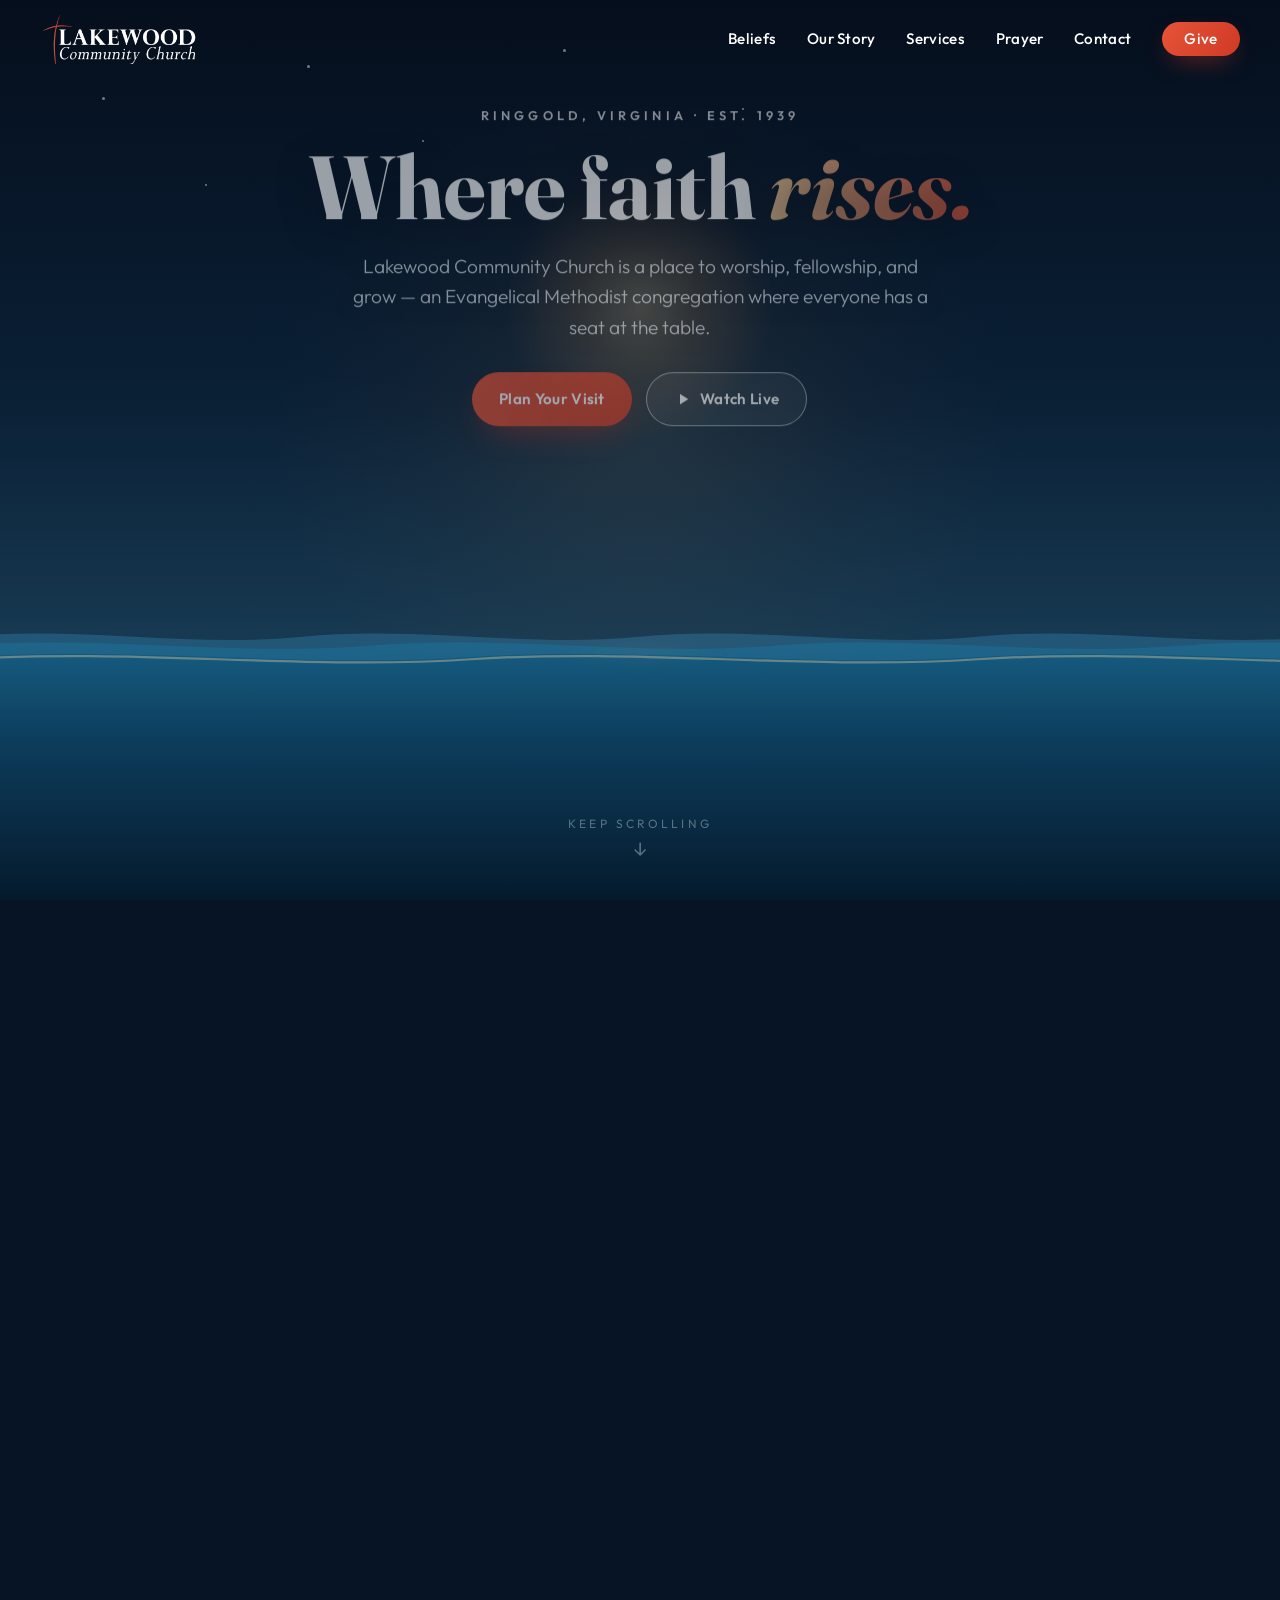
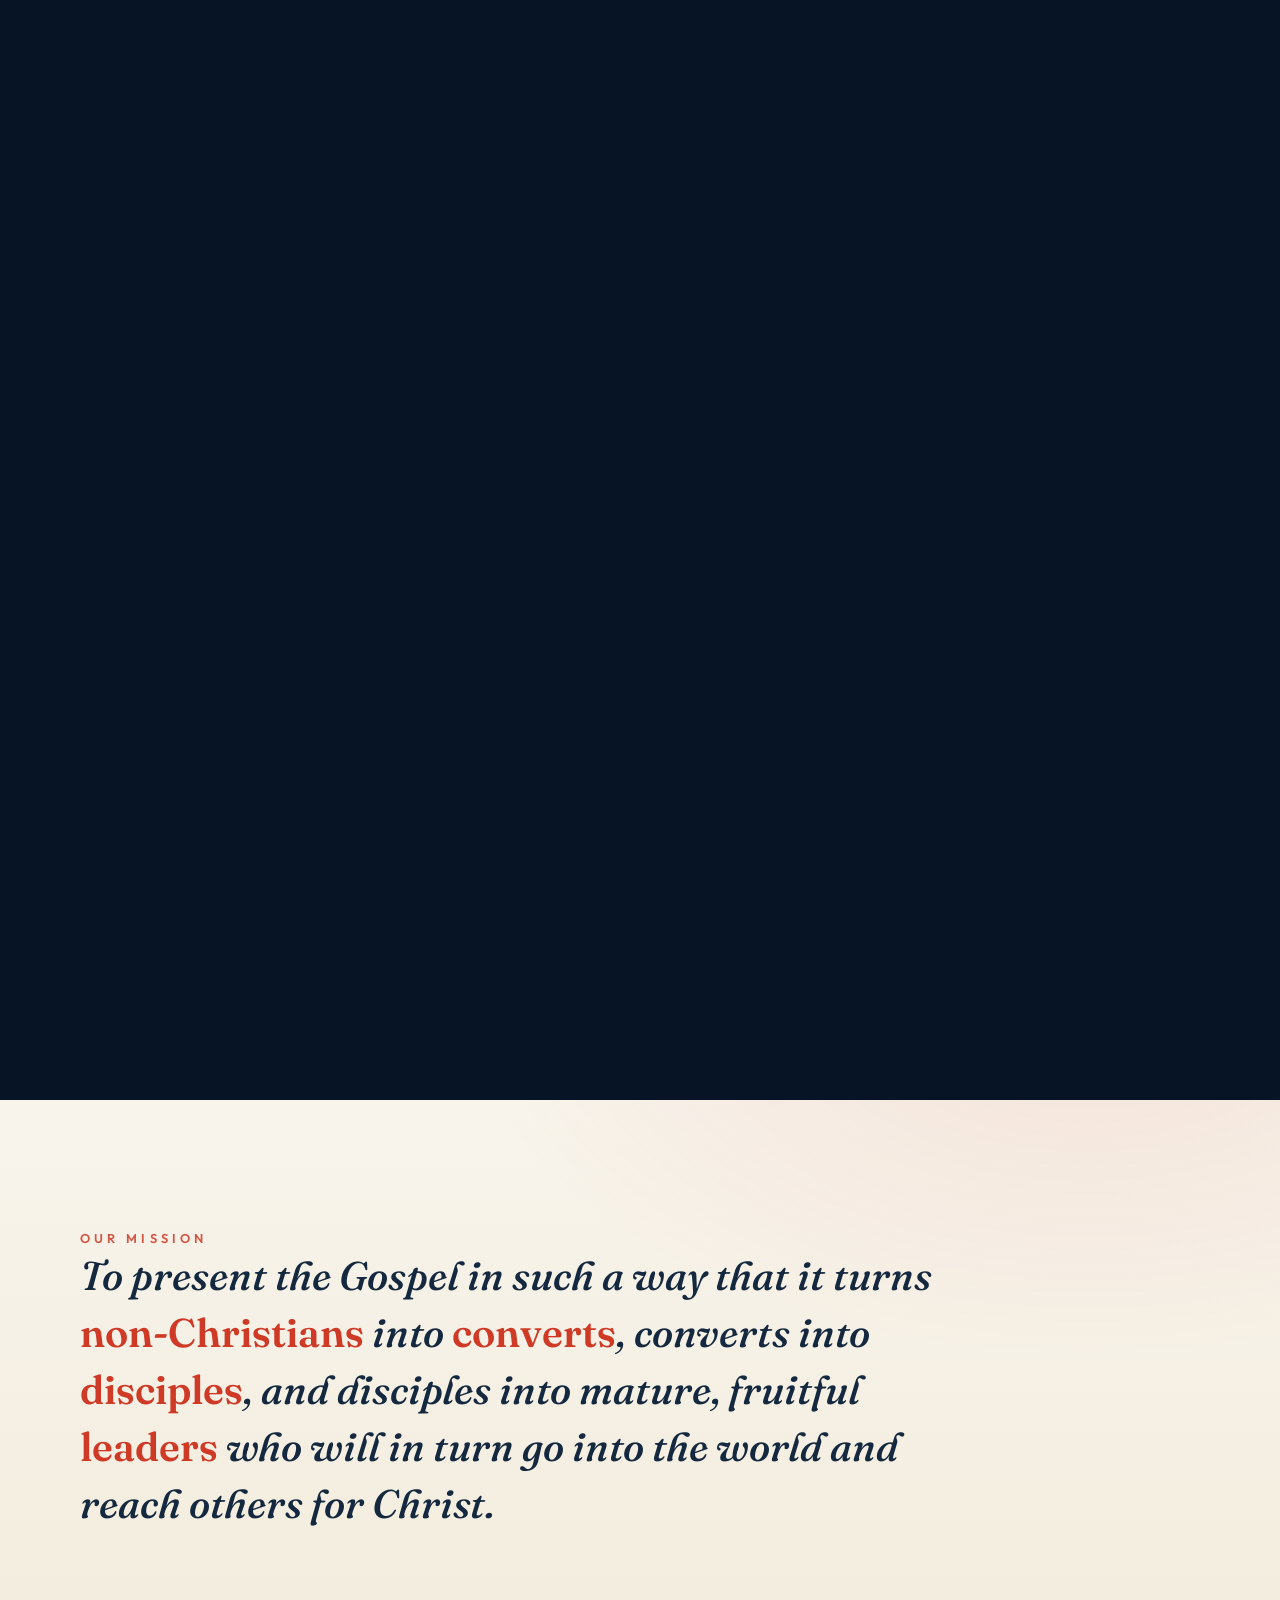
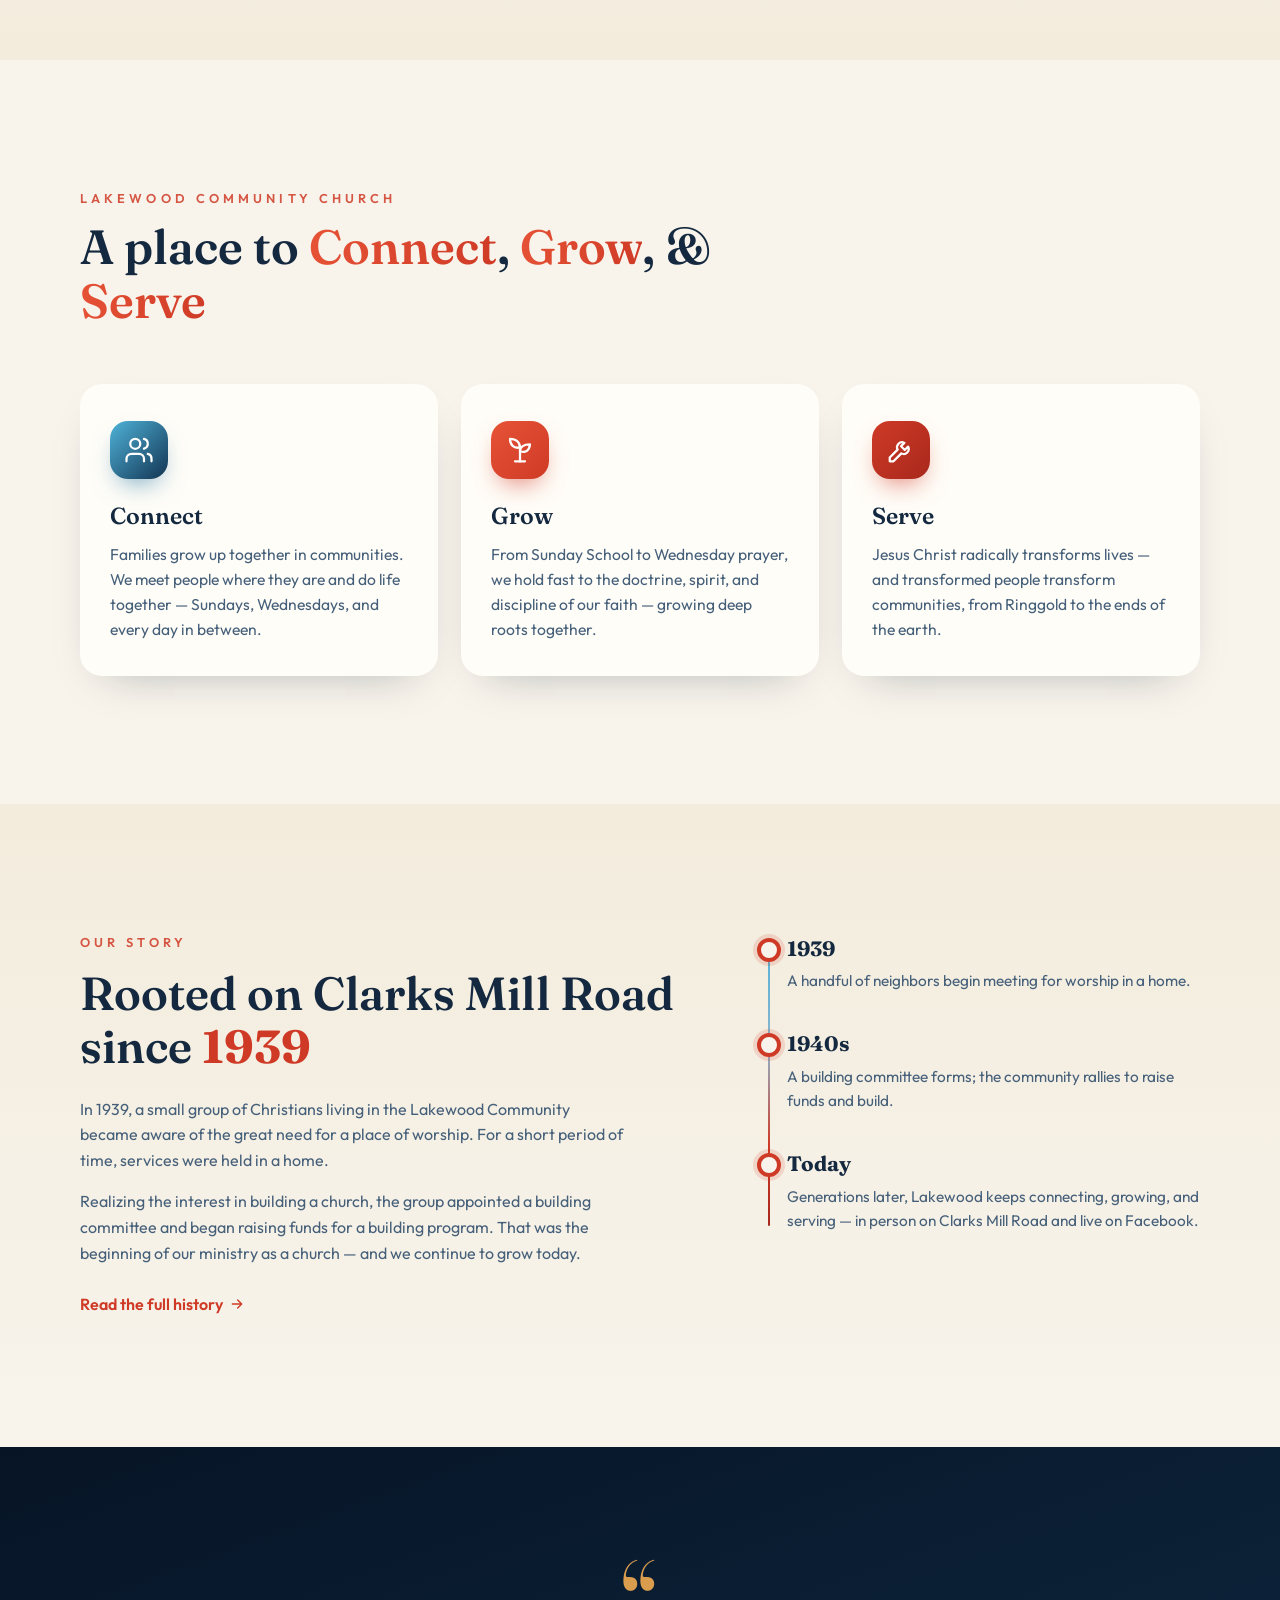
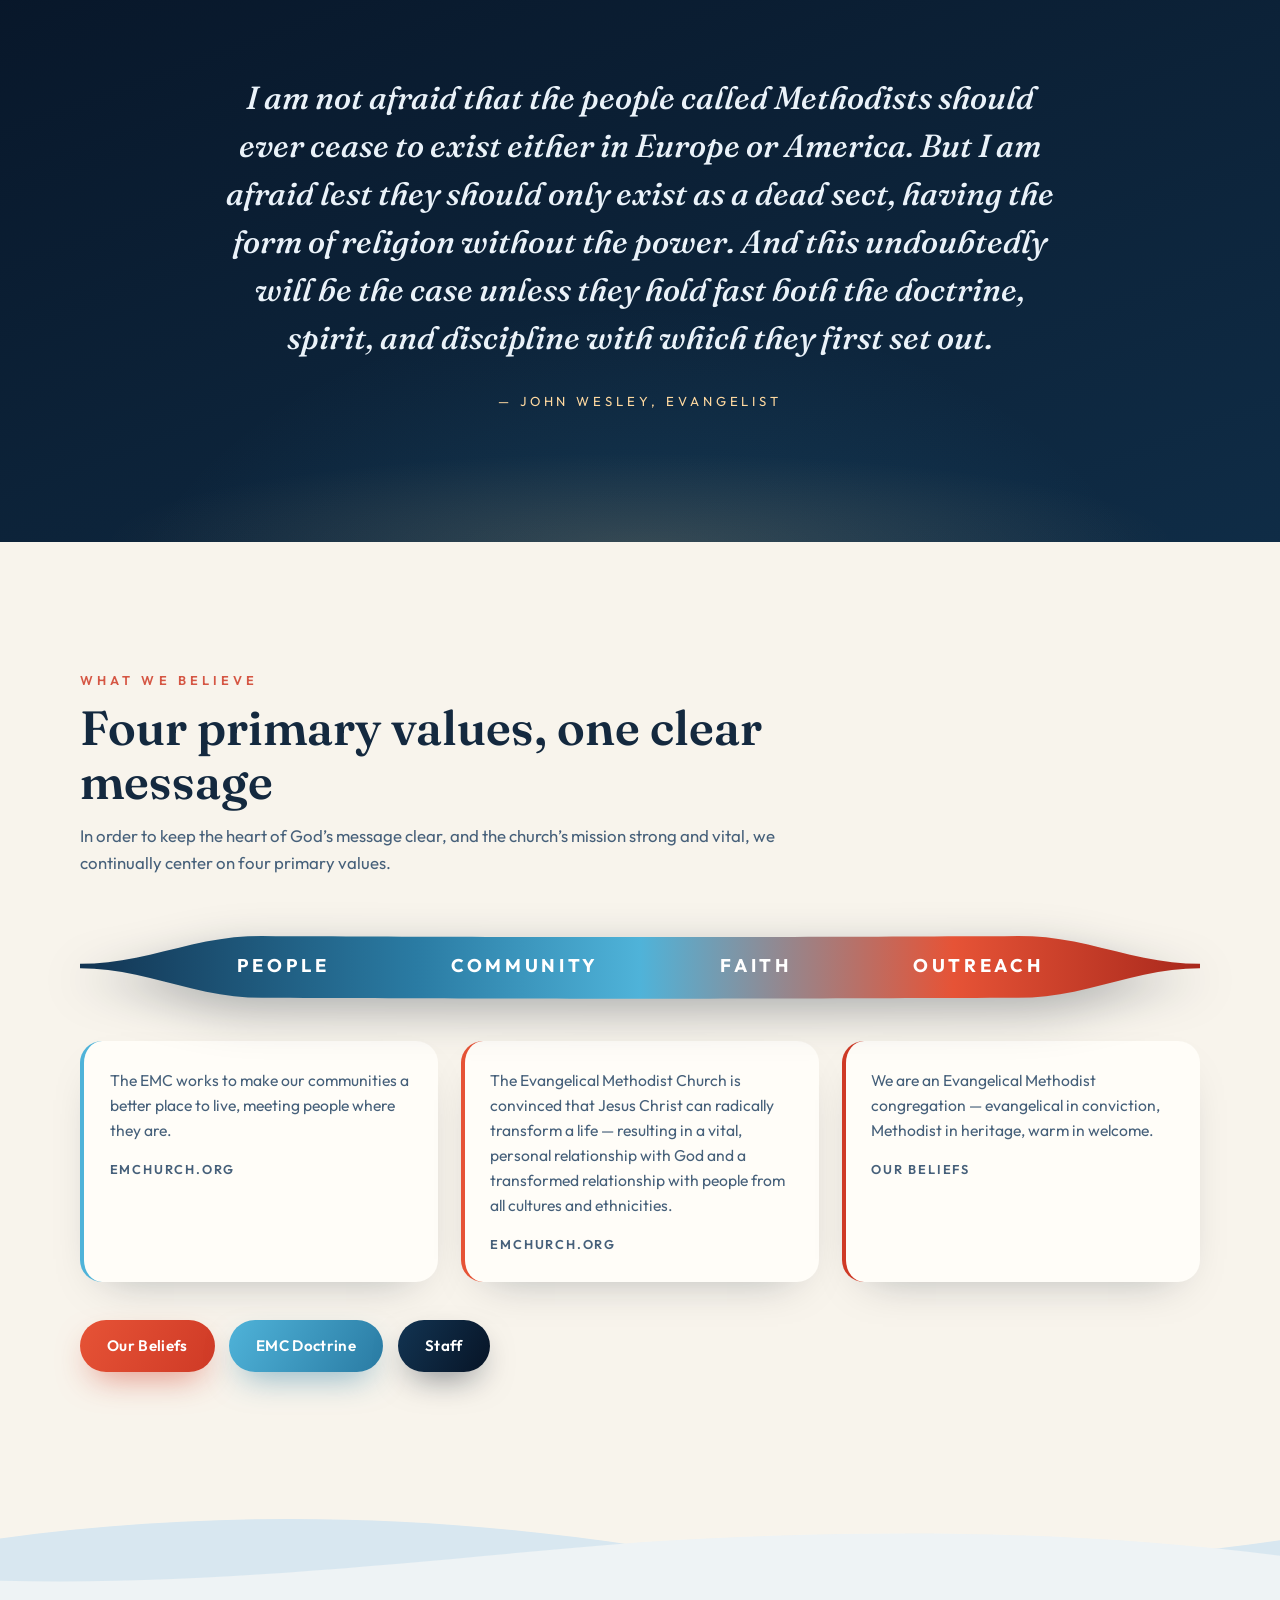
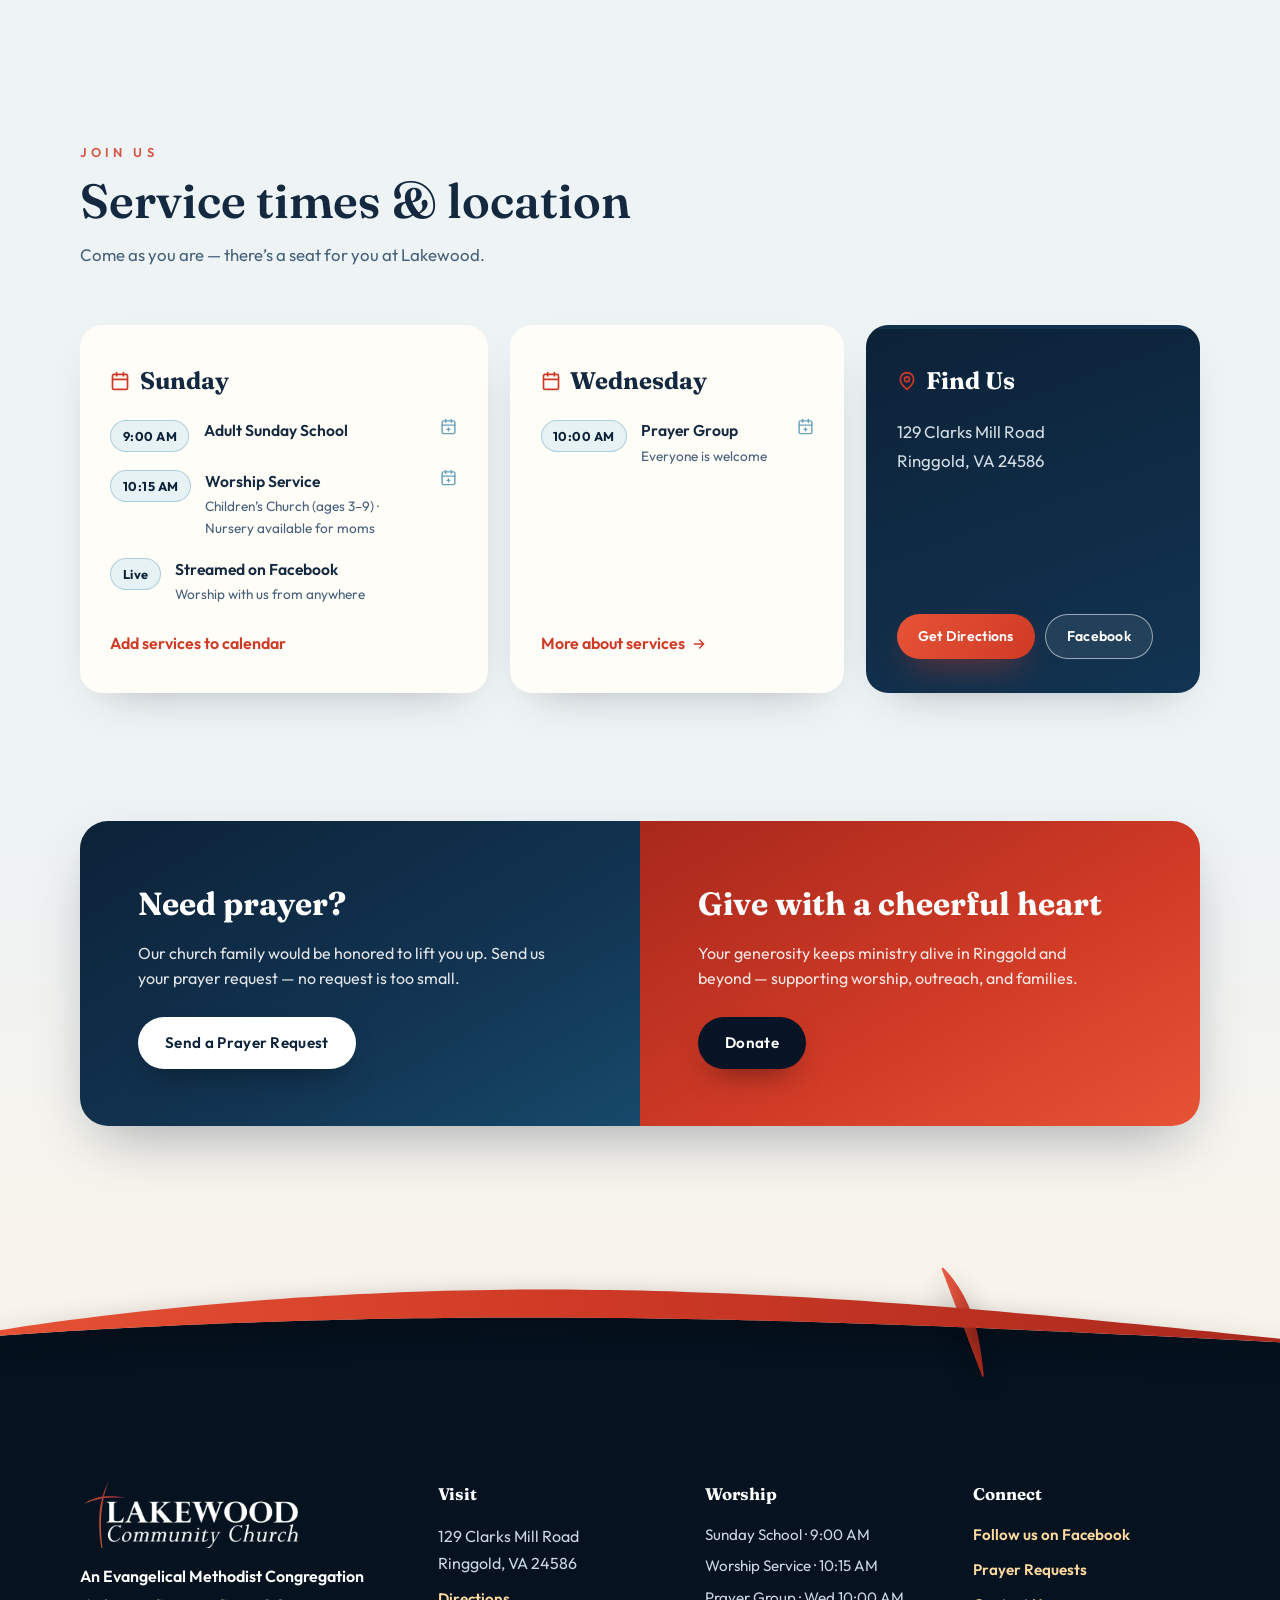
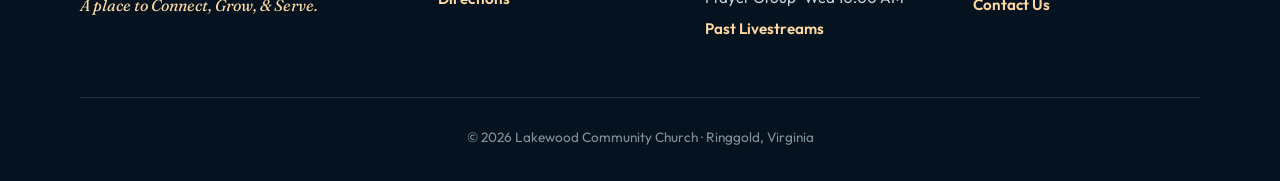
==== index.html @ dd8e61d6 "added countdown and add to calendar buttons" ====
<!DOCTYPE html>
<html lang="en">
<head>
<meta charset="UTF-8">
<meta name="viewport" content="width=device-width, initial-scale=1">
<title>Lakewood Community Church — An Evangelical Methodist Congregation | Ringgold, VA</title>
<meta name="description" content="Lakewood Community Church in Ringgold, VA — a place to CONNECT, GROW, & SERVE. Join us Sundays for Sunday School and Worship, Wednesdays for prayer. An Evangelical Methodist Congregation since 1939.">
<meta property="og:title" content="Lakewood Community Church — Where Faith Rises">
<meta property="og:description" content="A place to CONNECT, GROW, & SERVE. Worship Sundays at 10:15 AM, 129 Clarks Mill Road, Ringgold, VA.">
<meta property="og:type" content="website">
<link rel="icon" type="image/png" href="assets/lakewood-logo.png">
<link rel="preconnect" href="https://fonts.googleapis.com">
<link rel="preconnect" href="https://fonts.gstatic.com" crossorigin>
<link href="https://fonts.googleapis.com/css2?family=Fraunces:ital,opsz,wght@0,9..144,400;0,9..144,600;0,9..144,700;1,9..144,500;1,9..144,600&family=Outfit:wght@300;400;500;600;700&display=swap" rel="stylesheet">
<link rel="stylesheet" href="css/style.css">
</head>
<body>

<header class="nav" id="nav">
  <a class="nav-brand" href="#home" aria-label="Lakewood Community Church — home">
    <img class="logo-light" src="assets/lakewood-logo-white.png" alt="Lakewood Community Church" width="164" height="50">
    <img class="logo-dark" src="assets/lakewood-logo.png" alt="Lakewood Community Church" width="164" height="50">
  </a>
  <nav class="nav-links" id="navLinks" aria-label="Primary">
    <a href="beliefs.html">Beliefs</a>
    <a href="history.html">Our Story</a>
    <a href="services.html">Services</a>
    <a href="prayer.html">Prayer</a>
    <a href="contact.html">Contact</a>
    <a class="btn btn-donate" href="donate.html">Give</a>
  </nav>
  <button class="nav-toggle" id="navToggle" aria-expanded="false" aria-controls="navLinks" aria-label="Open menu">
    <span></span><span></span><span></span>
  </button>
</header>

<section class="scene" id="home">
  <div class="stage">

    <div class="sky"></div>
    <div class="dawn"></div>
    <div class="stars" aria-hidden="true">
      <i></i><i></i><i></i><i></i><i></i><i></i><i></i><i></i><i></i><i></i><i></i><i></i>
    </div>
    <div class="sun" aria-hidden="true"></div>
    <div class="rays" aria-hidden="true"><span></span><span></span><span></span><span></span><span></span></div>

    <svg class="layer water-back" viewBox="0 0 1200 800" preserveAspectRatio="xMidYMax slice" aria-hidden="true">
      <defs>
        <linearGradient id="wBack" x1="0" y1="0" x2="0" y2="1">
          <stop offset="0" stop-color="#2a6f96" stop-opacity=".55"/>
          <stop offset="1" stop-color="#0d3350" stop-opacity=".8"/>
        </linearGradient>
      </defs>
      <path class="wave wave-a-slow" fill="url(#wBack)"
        d="M0,566 C100,556 200,576 300,566 C400,556 500,576 600,566 C700,556 800,576 900,566 C1000,556 1100,576 1200,566 C1300,556 1400,576 1500,566 C1600,556 1700,576 1800,566 C1900,556 2000,576 2100,566 C2200,556 2300,576 2400,566 L2400,800 L0,800 Z"/>
    </svg>

    <svg class="layer cross-svg" viewBox="0 0 1200 800" preserveAspectRatio="xMidYMax slice" aria-hidden="true">
      <defs>
        <linearGradient id="woodV" x1="0" y1="0" x2="1" y2="0">
          <stop offset="0" stop-color="#4a2e17"/>
          <stop offset=".22" stop-color="#7c4f28"/>
          <stop offset=".5" stop-color="#a06a38"/>
          <stop offset=".78" stop-color="#7c4f28"/>
          <stop offset="1" stop-color="#3f2712"/>
        </linearGradient>
        <linearGradient id="woodH" x1="0" y1="0" x2="0" y2="1">
          <stop offset="0" stop-color="#54341a"/>
          <stop offset=".3" stop-color="#8a5a2e"/>
          <stop offset=".55" stop-color="#a97440"/>
          <stop offset="1" stop-color="#462b14"/>
        </linearGradient>
        <radialGradient id="halo" cx=".5" cy=".5" r=".5">
          <stop offset="0" stop-color="#ffcf7d" stop-opacity=".5"/>
          <stop offset=".6" stop-color="#ff9d4d" stop-opacity=".14"/>
          <stop offset="1" stop-color="#ff9d4d" stop-opacity="0"/>
        </radialGradient>
        <linearGradient id="reflFade" x1="0" y1="0" x2="0" y2="1">
          <stop offset="0" stop-color="#fff" stop-opacity=".55"/>
          <stop offset=".7" stop-color="#fff" stop-opacity=".08"/>
          <stop offset="1" stop-color="#fff" stop-opacity="0"/>
        </linearGradient>
        <mask id="reflMask">
          <rect x="0" y="580" width="1200" height="220" fill="url(#reflFade)"/>
        </mask>
        <filter id="reflBlur" x="-20%" y="-20%" width="140%" height="140%">
          <feGaussianBlur stdDeviation="5"/>
        </filter>
        <g id="crossShape">
          <rect x="584" y="196" width="32" height="392" rx="7" fill="url(#woodV)"/>
          <rect x="497" y="292" width="206" height="30" rx="7" fill="url(#woodH)"/>
          <path d="M590 208 C588 290 592 380 589 470 C588 510 590 550 589 578" stroke="#3a2310" stroke-width="2" fill="none" opacity=".35"/>
          <path d="M606 214 C608 300 604 400 607 500 C608 530 606 560 607 580" stroke="#3a2310" stroke-width="1.6" fill="none" opacity=".28"/>
          <path d="M505 300 C560 297 640 303 695 299" stroke="#3a2310" stroke-width="1.8" fill="none" opacity=".3"/>
          <path d="M503 312 C570 315 640 310 697 313" stroke="#3a2310" stroke-width="1.4" fill="none" opacity=".24"/>
          <path d="M586 202 L586 584" stroke="#e2aa6b" stroke-width="1.6" opacity=".5"/>
          <path d="M499 295 L699 295" stroke="#e2aa6b" stroke-width="1.3" opacity=".45"/>
        </g>
      </defs>
      <ellipse class="halo" cx="600" cy="380" rx="330" ry="300" fill="url(#halo)"/>
      <g class="cross-rig">
        <g class="cross-bob">
          <g class="cross-reflection" mask="url(#reflMask)" filter="url(#reflBlur)">
            <use href="#crossShape" transform="translate(0,1172) scale(1,-1)"/>
          </g>
          <use class="cross-body" href="#crossShape"/>
        </g>
      </g>
    </svg>

    <div class="splash" aria-hidden="true">
      <span class="ripple"></span>
      <span class="ripple r2"></span>
      <span class="ripple r3"></span>
      <i class="droplet d1"></i><i class="droplet d2"></i><i class="droplet d3"></i><i class="droplet d4"></i><i class="droplet d5"></i><i class="droplet d6"></i>
    </div>

    <svg class="layer water-front" viewBox="0 0 1200 800" preserveAspectRatio="xMidYMax slice" aria-hidden="true">
      <defs>
        <linearGradient id="wFront" x1="0" y1="0" x2="0" y2="1">
          <stop offset="0" stop-color="#155a7e"/>
          <stop offset=".35" stop-color="#0d3d5c"/>
          <stop offset="1" stop-color="#051a2c"/>
        </linearGradient>
        <linearGradient id="wFrontB" x1="0" y1="0" x2="0" y2="1">
          <stop offset="0" stop-color="#1e6d94" stop-opacity=".85"/>
          <stop offset="1" stop-color="#0a2e48" stop-opacity=".95"/>
        </linearGradient>
      </defs>
      <path class="wave wave-b" fill="url(#wFrontB)" opacity=".8"
        d="M0,574 C120,564 240,584 360,574 C480,564 600,584 720,574 C840,564 960,584 1080,574 C1200,564 1320,584 1440,574 C1560,564 1680,584 1800,574 C1920,564 2040,584 2160,574 C2280,564 2400,584 2520,574 L2520,800 L0,800 Z"/>
      <path class="wave wave-c" fill="url(#wFront)"
        d="M0,584 C150,574 300,594 450,584 C600,574 750,594 900,584 C1050,574 1200,594 1350,584 C1500,574 1650,594 1800,584 C1950,574 2100,594 2250,584 C2400,574 2550,594 2700,584 L2700,800 L0,800 Z"/>
      <path class="glint" d="M0,586 C150,576 300,596 450,586 C600,576 750,596 900,586 C1050,576 1200,596 1350,586 C1500,576 1650,596 1800,586 C1950,576 2100,596 2250,586 C2400,576 2550,596 2700,586" fill="none" stroke="#ffd9a0" stroke-width="2" opacity=".35"/>
    </svg>

    <div class="hero-copy">
      <p class="eyebrow">Ringgold, Virginia &middot; Est. 1939</p>
      <h1>Where faith <em>rises.</em></h1>
      <p class="lede">Lakewood Community Church is a place to worship, fellowship, and grow — an Evangelical Methodist congregation where everyone has a seat at the table.</p>
      <div class="hero-cta">
        <a class="btn btn-primary" href="#visit">Plan Your Visit</a>
        <a class="btn btn-ghost" href="https://www.facebook.com/LakewoodCC1" target="_blank" rel="noopener">
          <svg viewBox="0 0 24 24" width="18" height="18" fill="currentColor" aria-hidden="true"><path d="M8 5v14l11-7z"/></svg>
          Watch Live
        </a>
      </div>
    </div>

    <a class="countdown" href="#visit">
      <span class="cd-label">Next gathering</span>
      <span class="cd-what" id="cdWhat">Worship Service</span>
      <span class="cd-time" id="cdTime">&hellip;</span>
    </a>

    <div class="scroll-hint" aria-hidden="true">
      <span>Keep scrolling</span>
      <svg viewBox="0 0 24 24" width="20" height="20" fill="none" stroke="currentColor" stroke-width="2" stroke-linecap="round"><path d="M12 4v14m0 0l-6-6m6 6l6-6"/></svg>
    </div>

  </div>
</section>

<main>

  <section class="section mission" id="mission">
    <div class="wrap reveal">
      <p class="eyebrow accent">Our Mission</p>
      <h2 class="mission-line">To present the Gospel in such a way that it turns <span class="accent-word">non&#8209;Christians</span> into <span class="accent-word">converts</span>, converts into <span class="accent-word">disciples</span>, and disciples into mature, fruitful <span class="accent-word">leaders</span> who will in turn go into the world and reach others for Christ.</h2>
    </div>
  </section>

  <section class="section pillars" id="connect">
    <div class="wrap">
      <div class="section-head reveal">
        <p class="eyebrow accent">Lakewood Community Church</p>
        <h2>A place to <span class="grad-text">Connect</span>, <span class="grad-text">Grow</span>, &amp; <span class="grad-text">Serve</span></h2>
      </div>
      <div class="cards three">
        <article class="card reveal">
          <div class="card-icon ci-connect">
            <svg viewBox="0 0 24 24" fill="none" stroke="currentColor" stroke-width="1.8" stroke-linecap="round" stroke-linejoin="round"><path d="M16 21v-2a4 4 0 0 0-4-4H6a4 4 0 0 0-4 4v2"/><circle cx="9" cy="7" r="4"/><path d="M22 21v-2a4 4 0 0 0-3-3.87"/><path d="M16 3.13a4 4 0 0 1 0 7.75"/></svg>
          </div>
          <h3>Connect</h3>
          <p>Families grow up together in communities. We meet people where they are and do life together — Sundays, Wednesdays, and every day in between.</p>
        </article>
        <article class="card reveal delay-1">
          <div class="card-icon ci-grow">
            <svg viewBox="0 0 24 24" fill="none" stroke="currentColor" stroke-width="1.8" stroke-linecap="round" stroke-linejoin="round"><path d="M12 21V10"/><path d="M12 10C12 6 9 3 4 3c0 5 3 8 8 7z"/><path d="M12 13c0-3 2.5-5.5 8-5.5-.5 5-3.5 7-8 5.5z"/><path d="M8 21h8"/></svg>
          </div>
          <h3>Grow</h3>
          <p>From Sunday School to Wednesday prayer, we hold fast to the doctrine, spirit, and discipline of our faith — growing deep roots together.</p>
        </article>
        <article class="card reveal delay-2">
          <div class="card-icon ci-serve">
            <svg viewBox="0 0 24 24" fill="none" stroke="currentColor" stroke-width="1.8" stroke-linecap="round" stroke-linejoin="round"><path d="M14.7 6.3a4 4 0 00-5.4 5.4L3 18v3h3l6.3-6.3a4 4 0 005.4-5.4L15 12l-3-3 2.7-2.7z"/></svg>
          </div>
          <h3>Serve</h3>
          <p>Jesus Christ radically transforms lives — and transformed people transform communities, from Ringgold to the ends of the earth.</p>
        </article>
      </div>
    </div>
  </section>

  <section class="section story" id="story">
    <div class="wrap story-grid">
      <div class="story-copy reveal">
        <p class="eyebrow accent">Our Story</p>
        <h2>Rooted on Clarks Mill Road since <span class="year-big">1939</span></h2>
        <p>In 1939, a small group of Christians living in the Lakewood Community became aware of the great need for a place of worship. For a short period of time, services were held in a home.</p>
        <p>Realizing the interest in building a church, the group appointed a building committee and began raising funds for a building program. That was the beginning of our ministry as a church — and we continue to grow today.</p>
        <a class="text-link" href="history.html">Read the full history
          <svg viewBox="0 0 24 24" width="16" height="16" fill="none" stroke="currentColor" stroke-width="2" stroke-linecap="round"><path d="M5 12h14m0 0l-6-6m6 6l-6 6"/></svg>
        </a>
      </div>
      <div class="timeline reveal delay-1" aria-hidden="false">
        <div class="t-item">
          <span class="t-year">1939</span>
          <p>A handful of neighbors begin meeting for worship in a home.</p>
        </div>
        <div class="t-item">
          <span class="t-year">1940s</span>
          <p>A building committee forms; the community rallies to raise funds and build.</p>
        </div>
        <div class="t-item">
          <span class="t-year">Today</span>
          <p>Generations later, Lakewood keeps connecting, growing, and serving — in person on Clarks Mill Road and live on Facebook.</p>
        </div>
      </div>
    </div>
  </section>

  <section class="section wesley" id="roots">
    <div class="wrap reveal">
      <div class="quote-mark" aria-hidden="true">&ldquo;</div>
      <blockquote>
        <p>I am not afraid that the people called Methodists should ever cease to exist either in Europe or America. But I am afraid lest they should only exist as a dead sect, having the form of religion without the power. And this undoubtedly will be the case unless they hold fast both the doctrine, spirit, and discipline with which they first set out.</p>
        <cite>— John Wesley, Evangelist</cite>
      </blockquote>
    </div>
  </section>

  <section class="section beliefs" id="beliefs">
    <div class="wrap">
      <div class="section-head reveal">
        <p class="eyebrow accent">What We Believe</p>
        <h2>Four primary values, one clear message</h2>
        <p class="section-sub">In order to keep the heart of God&rsquo;s message clear, and the church&rsquo;s mission strong and vital, we continually center on four primary values.</p>
      </div>
      <div class="values-band reveal">
        <svg class="values-brush" viewBox="0 0 1200 90" preserveAspectRatio="none" aria-hidden="true">
          <defs>
            <linearGradient id="valuesGrad" x1="0" y1="0" x2="1" y2="0">
              <stop offset="0" stop-color="#123452"/>
              <stop offset=".3" stop-color="#2a7ba3"/>
              <stop offset=".5" stop-color="#4fb3d9"/>
              <stop offset=".78" stop-color="#e65336"/>
              <stop offset="1" stop-color="#a8281c"/>
            </linearGradient>
          </defs>
          <path fill="url(#valuesGrad)" d="M0.0,42.0 L15.0,41.5 L30.0,39.9 L45.0,37.2 L60.0,33.7 L75.0,29.6 L90.0,25.0 L105.0,20.3 L120.0,15.8 L135.0,11.7 L150.0,8.4 L165.0,5.9 L180.0,4.5 L195.0,4.2 L210.0,4.3 L225.0,4.4 L240.0,4.5 L255.0,4.5 L270.0,4.6 L285.0,4.7 L300.0,4.8 L315.0,4.8 L330.0,4.9 L345.0,5.0 L360.0,5.0 L375.0,5.1 L390.0,5.1 L405.0,5.2 L420.0,5.2 L435.0,5.3 L450.0,5.3 L465.0,5.3 L480.0,5.4 L495.0,5.4 L510.0,5.4 L525.0,5.5 L540.0,5.5 L555.0,5.5 L570.0,5.5 L585.0,5.5 L600.0,5.5 L615.0,5.5 L630.0,5.5 L645.0,5.5 L660.0,5.5 L675.0,5.5 L690.0,5.4 L705.0,5.4 L720.0,5.4 L735.0,5.3 L750.0,5.3 L765.0,5.3 L780.0,5.2 L795.0,5.2 L810.0,5.1 L825.0,5.1 L840.0,5.0 L855.0,5.0 L870.0,4.9 L885.0,4.8 L900.0,4.8 L915.0,4.7 L930.0,4.6 L945.0,4.5 L960.0,4.5 L975.0,4.4 L990.0,4.3 L1005.0,4.2 L1020.0,4.5 L1035.0,5.9 L1050.0,8.4 L1065.0,11.7 L1080.0,15.8 L1095.0,20.3 L1110.0,25.0 L1125.0,29.6 L1140.0,33.7 L1155.0,37.2 L1170.0,39.9 L1185.0,41.5 L1200.0,42.0 L1200.0,48.0 L1185.0,48.7 L1170.0,50.5 L1155.0,53.3 L1140.0,57.1 L1125.0,61.4 L1110.0,66.2 L1095.0,71.0 L1080.0,75.7 L1065.0,80.0 L1050.0,83.5 L1035.0,86.2 L1020.0,87.8 L1005.0,88.2 L990.0,88.3 L975.0,88.4 L960.0,88.5 L945.0,88.5 L930.0,88.6 L915.0,88.7 L900.0,88.8 L885.0,88.8 L870.0,88.9 L855.0,89.0 L840.0,89.0 L825.0,89.1 L810.0,89.1 L795.0,89.2 L780.0,89.2 L765.0,89.3 L750.0,89.3 L735.0,89.3 L720.0,89.4 L705.0,89.4 L690.0,89.4 L675.0,89.5 L660.0,89.5 L645.0,89.5 L630.0,89.5 L615.0,89.5 L600.0,89.5 L585.0,89.5 L570.0,89.5 L555.0,89.5 L540.0,89.5 L525.0,89.5 L510.0,89.4 L495.0,89.4 L480.0,89.4 L465.0,89.3 L450.0,89.3 L435.0,89.3 L420.0,89.2 L405.0,89.2 L390.0,89.1 L375.0,89.1 L360.0,89.0 L345.0,89.0 L330.0,88.9 L315.0,88.8 L300.0,88.8 L285.0,88.7 L270.0,88.6 L255.0,88.5 L240.0,88.5 L225.0,88.4 L210.0,88.3 L195.0,88.2 L180.0,87.8 L165.0,86.2 L150.0,83.5 L135.0,80.0 L120.0,75.7 L105.0,71.0 L90.0,66.2 L75.0,61.4 L60.0,57.1 L45.0,53.3 L30.0,50.5 L15.0,48.7 L0.0,48.0 Z"/>
        </svg>
        <ul class="values">
          <li>People</li>
          <li>Community</li>
          <li>Faith</li>
          <li>Outreach</li>
        </ul>
      </div>
      <div class="cards three">
        <article class="card flat reveal">
          <p>The EMC works to make our communities a better place to live, meeting people where they are.</p>
          <cite>emchurch.org</cite>
        </article>
        <article class="card flat reveal delay-1">
          <p>The Evangelical Methodist Church is convinced that Jesus Christ can radically transform a life — resulting in a vital, personal relationship with God and a transformed relationship with people from all cultures and ethnicities.</p>
          <cite>emchurch.org</cite>
        </article>
        <article class="card flat reveal delay-2">
          <p>We are an Evangelical Methodist congregation — evangelical in conviction, Methodist in heritage, warm in welcome.</p>
          <cite>Our Beliefs</cite>
        </article>
      </div>
      <div class="belief-links reveal">
        <a class="btn btn-primary" href="beliefs.html">Our Beliefs</a>
        <a class="btn btn-blue" href="doctrine.html">EMC Doctrine</a>
        <a class="btn btn-navy" href="staff.html">Staff</a>
      </div>
    </div>
  </section>

  <div class="wave-break" aria-hidden="true">
    <svg viewBox="0 0 1440 120" preserveAspectRatio="none">
      <path fill="#d8e7f0" d="M0,40 C240,10 480,14 720,48 C960,80 1200,74 1440,42 L1440,120 L0,120 Z"/>
      <path fill="#eef3f5" d="M0,84 C240,90 480,62 720,44 C960,30 1200,30 1440,58 L1440,120 L0,120 Z"/>
    </svg>
  </div>

  <section class="section visit" id="visit">
    <div class="wrap">
      <div class="section-head reveal">
        <p class="eyebrow accent">Join Us</p>
        <h2>Service times &amp; location</h2>
        <p class="section-sub">Come as you are — there&rsquo;s a seat for you at Lakewood.</p>
      </div>
      <div class="visit-grid">
        <article class="card visit-card reveal">
          <p class="day"><svg class="day-icon" viewBox="0 0 24 24" width="20" height="20" fill="none" stroke="currentColor" stroke-width="2" stroke-linecap="round" stroke-linejoin="round" aria-hidden="true"><path d="M8 2v4"/><path d="M16 2v4"/><rect x="3" y="4" width="18" height="18" rx="2"/><path d="M3 10h18"/></svg>Sunday</p>
          <ul class="schedule">
            <li><span class="time">9:00 AM</span><span class="what">Adult Sunday School</span><a class="cal-add" href="https://calendar.google.com/calendar/render?action=TEMPLATE&amp;text=Lakewood+Adult+Sunday+School&amp;dates=20260830T090000/20260830T094500&amp;ctz=America/New_York&amp;recur=RRULE%3AFREQ%3DWEEKLY&amp;location=129+Clarks+Mill+Road,+Ringgold,+VA+24586" target="_blank" rel="noopener" aria-label="Add Adult Sunday School to Google Calendar" title="Add to Google Calendar"><svg viewBox="0 0 24 24" width="17" height="17" fill="none" stroke="currentColor" stroke-width="2" stroke-linecap="round" stroke-linejoin="round" aria-hidden="true"><path d="M8 2v4"/><path d="M16 2v4"/><rect x="3" y="4" width="18" height="18" rx="2"/><path d="M3 10h18"/><path d="M12 14v4"/><path d="M10 16h4"/></svg></a></li>
            <li><span class="time">10:15 AM</span><span class="what">Worship Service<small>Children&rsquo;s Church (ages 3&ndash;9) &middot; Nursery available for moms</small></span><a class="cal-add" href="https://calendar.google.com/calendar/render?action=TEMPLATE&amp;text=Lakewood+Worship+Service&amp;dates=20260830T101500/20260830T120000&amp;ctz=America/New_York&amp;recur=RRULE%3AFREQ%3DWEEKLY&amp;location=129+Clarks+Mill+Road,+Ringgold,+VA+24586" target="_blank" rel="noopener" aria-label="Add Worship Service to Google Calendar" title="Add to Google Calendar"><svg viewBox="0 0 24 24" width="17" height="17" fill="none" stroke="currentColor" stroke-width="2" stroke-linecap="round" stroke-linejoin="round" aria-hidden="true"><path d="M8 2v4"/><path d="M16 2v4"/><rect x="3" y="4" width="18" height="18" rx="2"/><path d="M3 10h18"/><path d="M12 14v4"/><path d="M10 16h4"/></svg></a></li>
            <li><span class="time">Live</span><span class="what">Streamed on Facebook<small>Worship with us from anywhere</small></span></li>
          </ul>
          <a class="text-link" href="assets/lakewood-services.ics" download="lakewood-services.ics">Add services to calendar</a>
        </article>
        <article class="card visit-card reveal delay-1">
          <p class="day"><svg class="day-icon" viewBox="0 0 24 24" width="20" height="20" fill="none" stroke="currentColor" stroke-width="2" stroke-linecap="round" stroke-linejoin="round" aria-hidden="true"><path d="M8 2v4"/><path d="M16 2v4"/><rect x="3" y="4" width="18" height="18" rx="2"/><path d="M3 10h18"/></svg>Wednesday</p>
          <ul class="schedule">
            <li><span class="time">10:00 AM</span><span class="what">Prayer Group<small>Everyone is welcome</small></span><a class="cal-add" href="https://calendar.google.com/calendar/render?action=TEMPLATE&amp;text=Lakewood+Prayer+Group&amp;dates=20260902T100000/20260902T110000&amp;ctz=America/New_York&amp;recur=RRULE%3AFREQ%3DWEEKLY&amp;location=129+Clarks+Mill+Road,+Ringgold,+VA+24586" target="_blank" rel="noopener" aria-label="Add Prayer Group to Google Calendar" title="Add to Google Calendar"><svg viewBox="0 0 24 24" width="17" height="17" fill="none" stroke="currentColor" stroke-width="2" stroke-linecap="round" stroke-linejoin="round" aria-hidden="true"><path d="M8 2v4"/><path d="M16 2v4"/><rect x="3" y="4" width="18" height="18" rx="2"/><path d="M3 10h18"/><path d="M12 14v4"/><path d="M10 16h4"/></svg></a></li>
          </ul>
          <a class="text-link" href="services.html">More about services
            <svg viewBox="0 0 24 24" width="16" height="16" fill="none" stroke="currentColor" stroke-width="2" stroke-linecap="round"><path d="M5 12h14m0 0l-6-6m6 6l-6 6"/></svg>
          </a>
        </article>
        <article class="card visit-card find-us reveal delay-2">
          <p class="day"><svg class="day-icon" viewBox="0 0 24 24" width="20" height="20" fill="none" stroke="currentColor" stroke-width="2" stroke-linecap="round" stroke-linejoin="round" aria-hidden="true"><path d="M20 10c0 6-8 12-8 12s-8-6-8-12a8 8 0 0116 0Z"/><circle cx="12" cy="10" r="3"/></svg>Find Us</p>
          <address>
            129 Clarks Mill Road<br>
            Ringgold, VA 24586
          </address>
          <div class="find-actions">
            <a class="btn btn-primary sm" href="https://www.google.com/maps/search/?api=1&query=129+Clarks+Mill+Road+Ringgold+VA+24586" target="_blank" rel="noopener">Get Directions</a>
            <a class="btn btn-ghost sm" href="https://www.facebook.com/LakewoodCC1" target="_blank" rel="noopener">Facebook</a>
          </div>
        </article>
      </div>
    </div>
  </section>

  <section class="section pray" id="pray">
    <div class="wrap">
      <div class="cta-band reveal">
        <div class="cta-cell">
          <h3>Need prayer?</h3>
          <p>Our church family would be honored to lift you up. Send us your prayer request — no request is too small.</p>
          <a class="btn btn-light" href="prayer.html">Send a Prayer Request</a>
        </div>
        <div class="cta-cell gold">
          <h3>Give with a cheerful heart</h3>
          <p>Your generosity keeps ministry alive in Ringgold and beyond — supporting worship, outreach, and families.</p>
          <a class="btn btn-dark" href="donate.html">Donate</a>
        </div>
      </div>
    </div>
  </section>

</main>

<footer class="footer" id="contact">
  <div class="wrap footer-grid">
    <div class="f-brand">
      <img src="assets/lakewood-logo-white.png" alt="Lakewood Community Church logo" width="220" height="67">
      <p class="f-tag">An Evangelical Methodist Congregation</p>
      <p class="f-motto">A place to Connect, Grow, &amp; Serve.</p>
    </div>
    <div class="f-col">
      <h4>Visit</h4>
      <address>
        129 Clarks Mill Road<br>
        Ringgold, VA 24586
      </address>
      <a class="text-link light" href="https://www.google.com/maps/search/?api=1&query=129+Clarks+Mill+Road+Ringgold+VA+24586" target="_blank" rel="noopener">Directions</a>
    </div>
    <div class="f-col">
      <h4>Worship</h4>
      <p>Sunday School &middot; 9:00 AM</p>
      <p>Worship Service &middot; 10:15 AM</p>
      <p>Prayer Group &middot; Wed 10:00 AM</p>
      <a class="text-link light" href="https://www.facebook.com/LakewoodCC1/live_videos" target="_blank" rel="noopener">Past Livestreams</a>
    </div>
    <div class="f-col">
      <h4>Connect</h4>
      <a class="text-link light" href="https://www.facebook.com/LakewoodCC1" target="_blank" rel="noopener">Follow us on Facebook</a>
      <a class="text-link light" href="prayer.html">Prayer Requests</a>
      <a class="text-link light" href="contact.html">Contact Us</a>
    </div>
  </div>
  <div class="wrap f-bottom">
    <p>&copy; <span id="year">2026</span> Lakewood Community Church &middot; Ringgold, Virginia</p>
  </div>
</footer>

<script src="js/main.js"></script>
</body>
</html>
---- css/style.css ----
:root {
  --navy-950: #05121f;
  --navy-900: #071426;
  --navy-800: #0c2238;
  --navy-700: #123452;
  --ink: #14293f;
  --ink-soft: #46607a;
  --cream: #f8f4ec;
  --cream-soft: #fffdf8;
  --flame: #cf3a26;
  --flame-hot: #e65336;
  --flame-deep: #a8281c;
  --gold: #ffb454;
  --gold-soft: #ffd9a0;
  --teal: #2a7ba3;
  --teal-bright: #4fb3d9;
  --shadow-lg: 0 24px 60px -18px rgba(7, 20, 38, 0.35);
  --radius: 22px;
  --font-display: "Fraunces", Georgia, serif;
  --font-body: "Outfit", "Segoe UI", sans-serif;
}

* { margin: 0; padding: 0; box-sizing: border-box; }

html { scroll-behavior: smooth; }

body {
  font-family: var(--font-body);
  color: var(--ink);
  background: var(--cream);
  line-height: 1.6;
  -webkit-font-smoothing: antialiased;
  overflow-x: hidden;
}

img { max-width: 100%; display: block; }
a { color: inherit; }

.wrap { width: min(1120px, 92%); margin-inline: auto; }

::selection { background: var(--flame); color: #fff; }

/* ============ NAV ============ */

.nav {
  position: fixed;
  inset: 0 0 auto 0;
  z-index: 50;
  display: flex;
  align-items: center;
  justify-content: space-between;
  gap: 1rem;
  padding: 0.9rem clamp(1rem, 4vw, 2.5rem);
  transition: background 0.4s ease, box-shadow 0.4s ease, padding 0.4s ease;
}

.nav.scrolled {
  background: rgba(255, 253, 248, 0.86);
  backdrop-filter: blur(14px);
  -webkit-backdrop-filter: blur(14px);
  box-shadow: 0 10px 30px -18px rgba(7, 20, 38, 0.4);
  padding-block: 0.55rem;
}

.nav-brand {
  display: inline-flex;
  align-items: center;
  transition: transform 0.3s ease, opacity 0.3s ease;
}

.nav-brand:hover { transform: translateY(-2px); opacity: 0.92; }
.nav-brand img { width: clamp(120px, 16vw, 164px); height: auto; }

.logo-dark { display: none; }

.nav.scrolled .logo-light { display: none; }
.nav.scrolled .logo-dark { display: block; }

.nav.open .logo-light { display: block; }
.nav.open .logo-dark { display: none; }

.nav-links {
  display: flex;
  align-items: center;
  gap: clamp(1rem, 2.4vw, 2rem);
}

.nav-links a {
  text-decoration: none;
  font-weight: 500;
  font-size: 0.95rem;
  letter-spacing: 0.02em;
  color: #fff;
  position: relative;
  padding-block: 0.3rem;
  transition: color 0.3s ease;
}

.nav-links a:not(.btn)::after {
  content: "";
  position: absolute;
  left: 0;
  bottom: 0;
  height: 2px;
  width: 100%;
  border-radius: 2px;
  background: linear-gradient(90deg, var(--flame-hot), var(--flame));
  transform: scaleX(0);
  transform-origin: left;
  transition: transform 0.35s cubic-bezier(0.16, 1, 0.3, 1);
}

.nav-links a:not(.btn):hover::after { transform: scaleX(1); }

.nav.scrolled .nav-links a:not(.btn) { color: var(--ink); }

.nav-toggle {
  display: none;
  flex-direction: column;
  gap: 5px;
  background: rgba(255, 255, 255, 0.94);
  border: 0;
  border-radius: 999px;
  padding: 0.8rem 0.7rem;
  cursor: pointer;
  box-shadow: 0 6px 18px -8px rgba(7, 20, 38, 0.45);
}

.nav-toggle span {
  display: block;
  width: 22px;
  height: 2px;
  border-radius: 2px;
  background: var(--ink);
  transition: transform 0.3s ease, opacity 0.3s ease;
}

.nav.open .nav-toggle span:nth-child(1) { transform: translateY(7px) rotate(45deg); }
.nav.open .nav-toggle span:nth-child(2) { opacity: 0; }
.nav.open .nav-toggle span:nth-child(3) { transform: translateY(-7px) rotate(-45deg); }

/* ============ BUTTONS ============ */

.btn {
  display: inline-flex;
  align-items: center;
  gap: 0.5rem;
  font-family: var(--font-body);
  font-weight: 600;
  font-size: 0.95rem;
  letter-spacing: 0.02em;
  text-decoration: none;
  border-radius: 999px;
  padding: 0.85rem 1.7rem;
  border: 0;
  cursor: pointer;
  transition: transform 0.3s cubic-bezier(0.16, 1, 0.3, 1), box-shadow 0.3s ease, background 0.3s ease, color 0.3s ease;
  will-change: transform;
}

.btn:hover { transform: translateY(-3px); }
.btn:active { transform: translateY(-1px); }
.btn.sm { padding: 0.65rem 1.3rem; font-size: 0.88rem; }

.btn-primary {
  background: linear-gradient(120deg, var(--flame-hot), var(--flame));
  color: #fff;
  box-shadow: 0 14px 34px -12px rgba(207, 58, 38, 0.65);
}

.btn-primary:hover { box-shadow: 0 20px 42px -12px rgba(207, 58, 38, 0.8); }

.btn-blue {
  background: linear-gradient(120deg, var(--teal-bright), var(--teal));
  color: #fff;
  box-shadow: 0 14px 34px -12px rgba(42, 123, 163, 0.65);
}

.btn-blue:hover { box-shadow: 0 20px 42px -12px rgba(42, 123, 163, 0.8); }

.btn-navy {
  background: linear-gradient(120deg, var(--navy-700), var(--navy-900));
  color: #fff;
  box-shadow: 0 14px 34px -12px rgba(7, 20, 38, 0.6);
}

.btn-navy:hover { box-shadow: 0 20px 42px -12px rgba(7, 20, 38, 0.75); }

.btn-ghost {
  background: rgba(255, 255, 255, 0.08);
  color: #fff;
  border: 1.5px solid rgba(255, 255, 255, 0.55);
  backdrop-filter: blur(6px);
}

.btn-ghost:hover { background: rgba(255, 255, 255, 0.18); }

.btn-outline {
  background: transparent;
  color: var(--ink);
  border: 1.5px solid rgba(20, 41, 63, 0.35);
}

.btn-outline:hover { border-color: var(--flame); color: var(--flame); }

.btn-donate {
  background: linear-gradient(120deg, var(--flame-hot), var(--flame));
  color: #fff;
  box-shadow: 0 10px 26px -10px rgba(207, 58, 38, 0.7);
  padding: 0.6rem 1.4rem;
}

.btn-light { background: #fff; color: var(--navy-800); box-shadow: 0 14px 30px -14px rgba(0, 0, 0, 0.5); }
.btn-dark { background: var(--navy-900); color: #fff; box-shadow: 0 14px 30px -14px rgba(0, 0, 0, 0.55); }

.text-link {
  display: inline-flex;
  align-items: center;
  gap: 0.4rem;
  font-weight: 600;
  color: var(--flame);
  text-decoration: none;
  border-bottom: 2px solid transparent;
  transition: gap 0.3s ease, border-color 0.3s ease;
}

.text-link:hover { gap: 0.7rem; border-color: var(--flame); }
.text-link.light { color: var(--gold-soft); }
.text-link.light:hover { border-color: var(--gold-soft); }

/* ============ HERO SCENE ============ */

.scene {
  position: relative;
  height: 300vh;
  background: var(--navy-900);
}

.stage {
  position: sticky;
  top: 0;
  height: 100vh;
  overflow: hidden;
  background: linear-gradient(to bottom, #050e1c 0%, #0a2036 42%, #10344e 68%, #164562 100%);
}

.layer {
  position: absolute;
  inset: 0;
  width: 100%;
  height: 100%;
  display: block;
}

.sky {
  position: absolute;
  inset: 0;
  background:
    radial-gradient(120% 60% at 50% 108%, rgba(255, 158, 74, 0.28) 0%, rgba(255, 158, 74, 0) 55%),
    linear-gradient(to bottom, #050e1c 0%, #0a2036 45%, #113a56 75%, #17496a 100%);
}

.dawn {
  position: absolute;
  inset: 0;
  background: linear-gradient(to top, rgba(255, 170, 80, 0.4) 0%, rgba(255, 140, 60, 0.12) 34%, transparent 60%);
  opacity: calc(var(--p, 0) * 0.95);
}

.stars {
  position: absolute;
  inset: 0 0 40% 0;
  opacity: calc(1 - var(--p, 0) * 1.6);
}

.stars i {
  position: absolute;
  width: 3px;
  height: 3px;
  border-radius: 50%;
  background: #dfeaf5;
  opacity: 0.7;
  animation: twinkle 4s ease-in-out infinite;
}

.stars i:nth-child(1) { left: 8%; top: 18%; }
.stars i:nth-child(2) { left: 16%; top: 34%; width: 2px; height: 2px; animation-delay: 1.2s; }
.stars i:nth-child(3) { left: 24%; top: 12%; animation-delay: 0.6s; }
.stars i:nth-child(4) { left: 33%; top: 26%; width: 2px; height: 2px; animation-delay: 2s; }
.stars i:nth-child(5) { left: 44%; top: 9%; animation-delay: 0.3s; }
.stars i:nth-child(6) { left: 58%; top: 20%; width: 2px; height: 2px; animation-delay: 1.7s; }
.stars i:nth-child(7) { left: 67%; top: 13%; animation-delay: 0.9s; }
.stars i:nth-child(8) { left: 76%; top: 30%; width: 2px; height: 2px; animation-delay: 2.4s; }
.stars i:nth-child(9) { left: 84%; top: 16%; animation-delay: 1.4s; }
.stars i:nth-child(10) { left: 91%; top: 27%; animation-delay: 0.2s; }
.stars i:nth-child(11) { left: 12%; top: 44%; width: 2px; height: 2px; animation-delay: 2.8s; }
.stars i:nth-child(12) { left: 88%; top: 42%; width: 2px; height: 2px; animation-delay: 1s; }

@keyframes twinkle {
  0%, 100% { opacity: 0.25; transform: scale(0.8); }
  50% { opacity: 0.9; transform: scale(1.15); }
}

.sun {
  position: absolute;
  left: 50%;
  top: 34%;
  width: min(46vmin, 420px);
  aspect-ratio: 1;
  transform: translate(-50%, -50%) scale(calc(0.55 + var(--p, 0) * 0.5));
  border-radius: 50%;
  background: radial-gradient(circle, rgba(255, 216, 150, 0.95) 0%, rgba(255, 176, 92, 0.5) 32%, rgba(255, 150, 70, 0.12) 62%, transparent 72%);
  filter: blur(2px);
  opacity: calc(var(--p, 0) * 1.1);
}

.rays {
  position: absolute;
  inset: -20%;
  opacity: calc(var(--p, 0) * 0.3);
  mix-blend-mode: screen;
}

.rays span {
  position: absolute;
  left: 50%;
  top: 62%;
  width: 2px;
  height: 74vmax;
  background: linear-gradient(to bottom, rgba(255, 214, 150, 0.5), transparent 70%);
  transform-origin: top center;
  filter: blur(9px);
  animation: sway 11s ease-in-out infinite alternate;
}

.rays span:nth-child(1) { transform: rotate(-52deg); }
.rays span:nth-child(2) { transform: rotate(-26deg); animation-delay: -3s; }
.rays span:nth-child(3) { transform: rotate(0deg); animation-delay: -6s; }
.rays span:nth-child(4) { transform: rotate(26deg); animation-delay: -2s; }
.rays span:nth-child(5) { transform: rotate(52deg); animation-delay: -8s; }

@keyframes sway {
  from { opacity: 0.45; }
  to { opacity: 1; }
}

/* cross rig: rises with scroll */

.cross-rig {
  transform: translateY(calc((1 - var(--rise, 0)) * 540px));
  will-change: transform;
}

.cross-reflection { opacity: calc(var(--rise, 0) * 0.6); }

.afloat .cross-bob { animation: bob 7s ease-in-out infinite; }

@keyframes bob {
  0%, 100% { transform: translateY(0) rotate(0deg); }
  30% { transform: translateY(-8px) rotate(0.7deg); }
  65% { transform: translateY(3px) rotate(-0.5deg); }
}

.halo { opacity: calc(var(--p, 0) * 0.9); }

/* performance: lite mode on weak devices, pause everything when hero is off-screen */

.scene.lite .rays { display: none; }
.scene.lite .stars i:nth-child(n + 7) { display: none; }
.scene.lite .splash::after { animation: none; }

.scene.offscreen .wave-a-slow,
.scene.offscreen .wave-b,
.scene.offscreen .wave-c,
.scene.offscreen .glint,
.scene.offscreen .stars i,
.scene.offscreen .rays span,
.scene.offscreen .splash::after,
.scene.offscreen .scroll-hint svg,
.scene.offscreen .cross-bob { animation-play-state: paused; }

/* water */

.water-back { z-index: 3; }
.cross-svg { z-index: 4; }
.water-front { z-index: 6; }

.wave-a-slow { animation: driftA 26s linear infinite; }
.wave-b { animation: driftB 15s linear infinite; }
.wave-c { animation: driftC 19s linear infinite; }
.glint { animation: driftC 19s linear infinite; }

@keyframes driftA { to { transform: translateX(-300px); } }
@keyframes driftB { to { transform: translateX(-360px); } }
@keyframes driftC { to { transform: translateX(-450px); } }

/* splash: ripples + droplets at the waterline */

.splash {
  position: absolute;
  left: 50%;
  top: calc(100% - max(100vw / 1200, 100vh / 800) * 220);
  width: 0;
  height: 0;
  z-index: 7;
  pointer-events: none;
}

.splash::after {
  content: "";
  position: absolute;
  left: 0;
  top: 0;
  width: 200px;
  height: 40px;
  transform: translate(-50%, -50%);
  border-radius: 50%;
  background: radial-gradient(closest-side, rgba(255, 226, 172, 0.8), rgba(255, 226, 172, 0));
  filter: blur(6px);
  opacity: calc(var(--rise, 0) * 0.9);
  animation: foamPulse 5s ease-in-out infinite;
}

@keyframes foamPulse {
  0%, 100% { transform: translate(-50%, -50%) scaleX(1); opacity: calc(var(--rise, 0) * 0.75); }
  50% { transform: translate(-50%, -50%) scaleX(1.25); opacity: calc(var(--rise, 0) * 0.95); }
}

.ripple {
  position: absolute;
  left: 0;
  top: 0;
  width: 120px;
  height: 34px;
  border-radius: 50%;
  border: 3px solid rgba(214, 240, 252, 0.85);
  transform: translate(-50%, -50%) scale(0.2);
  opacity: 0;
}

.ripple.r2 { border-width: 2px; }
.ripple.r3 { border-width: 1.5px; }

.splash.go .ripple { animation: ripple 1.6s cubic-bezier(0.16, 1, 0.3, 1) forwards; }
.splash.go .r2 { animation-delay: 0.25s; }
.splash.go .r3 { animation-delay: 0.5s; }

@keyframes ripple {
  0% { transform: translate(-50%, -50%) scale(0.2); opacity: 0.95; }
  100% { transform: translate(-50%, -50%) scale(4.2); opacity: 0; }
}

.droplet {
  position: absolute;
  left: 0;
  top: 0;
  width: 7px;
  height: 7px;
  border-radius: 50%;
  background: rgba(224, 244, 255, 0.95);
  opacity: 0;
  box-shadow: 0 0 8px rgba(255, 230, 180, 0.8);
}

.splash.go .droplet { animation: droplet 1.1s ease-out forwards; }
.splash.go .d1 { animation-delay: 0.05s; --dx: -70px; --dy: -110px; }
.splash.go .d2 { animation-delay: 0.12s; --dx: -34px; --dy: -140px; }
.splash.go .d3 { animation-delay: 0.08s; --dx: 12px; --dy: -150px; }
.splash.go .d4 { animation-delay: 0.18s; --dx: 52px; --dy: -120px; }
.splash.go .d5 { animation-delay: 0.24s; --dx: 88px; --dy: -90px; }
.splash.go .d6 { animation-delay: 0.3s; --dx: -104px; --dy: -70px; }

@keyframes droplet {
  0% { transform: translate(-50%, -50%); opacity: 0; }
  12% { opacity: 1; }
  55% { transform: translate(calc(-50% + var(--dx)), calc(-50% + var(--dy))); opacity: 1; }
  100% { transform: translate(calc(-50% + var(--dx) * 1.25), 10px); opacity: 0; }
}

/* hero copy */

.hero-copy {
  position: absolute;
  inset: 0;
  z-index: 8;
  display: flex;
  flex-direction: column;
  align-items: center;
  justify-content: flex-start;
  text-align: center;
  padding: clamp(6.5rem, 14vh, 9.5rem) 1.25rem 0;
  color: #fff;
  opacity: calc(1 - var(--p, 0) * 2.1);
  transform: translateY(calc(var(--p, 0) * -12vh));
  pointer-events: none;
}

.hero-copy .btn { pointer-events: auto; }

.eyebrow {
  font-size: 0.8rem;
  font-weight: 600;
  letter-spacing: 0.32em;
  text-transform: uppercase;
  opacity: 0.85;
}

.eyebrow.accent { color: var(--flame); }

.hero-copy h1 {
  font-family: var(--font-display);
  font-weight: 700;
  font-size: clamp(2.9rem, 8vw, 5.6rem);
  line-height: 1.04;
  margin: 0.9rem 0 1.1rem;
  text-shadow: 0 10px 40px rgba(4, 12, 24, 0.55);
}

.hero-copy h1 em {
  font-style: italic;
  background: linear-gradient(100deg, var(--gold-soft), var(--flame-hot));
  -webkit-background-clip: text;
  background-clip: text;
  color: transparent;
}

.lede {
  max-width: 36rem;
  font-size: clamp(1rem, 1.6vw, 1.2rem);
  font-weight: 300;
  color: rgba(233, 242, 250, 0.92);
  text-shadow: 0 6px 24px rgba(4, 12, 24, 0.5);
}

.hero-cta {
  display: flex;
  flex-wrap: wrap;
  justify-content: center;
  gap: 0.9rem;
  margin-top: 1.8rem;
}

.scroll-hint {
  position: absolute;
  left: 50%;
  bottom: 4.5vh;
  z-index: 8;
  transform: translateX(-50%);
  display: flex;
  flex-direction: column;
  align-items: center;
  gap: 0.4rem;
  color: rgba(233, 242, 250, 0.85);
  font-size: 0.75rem;
  letter-spacing: 0.26em;
  text-transform: uppercase;
  opacity: calc(1 - var(--p, 0) * 3);
}

.scroll-hint svg { animation: hintBob 1.8s ease-in-out infinite; }

@keyframes hintBob {
  0%, 100% { transform: translateY(0); }
  50% { transform: translateY(7px); }
}

.countdown {
  position: absolute;
  left: 50%;
  bottom: clamp(56px, 9vh, 96px);
  z-index: 8;
  display: inline-flex;
  flex-wrap: wrap;
  align-items: baseline;
  justify-content: center;
  gap: 0.35rem 0.7rem;
  max-width: min(92vw, 30rem);
  padding: 0.6rem 1.3rem;
  border-radius: 999px;
  background: rgba(5, 18, 31, 0.55);
  border: 1px solid rgba(255, 214, 150, 0.35);
  backdrop-filter: blur(8px);
  -webkit-backdrop-filter: blur(8px);
  color: #fff;
  text-decoration: none;
  text-align: center;
  opacity: 0;
  transform: translate(-50%, 14px);
  transition: opacity 0.7s ease 0.15s, transform 0.7s cubic-bezier(0.16, 1, 0.3, 1) 0.15s;
  pointer-events: none;
}

.afloat .countdown {
  opacity: 1;
  transform: translate(-50%, 0);
  pointer-events: auto;
}

.countdown:hover { border-color: rgba(255, 214, 150, 0.7); }

.cd-label { font-size: 0.66rem; letter-spacing: 0.22em; text-transform: uppercase; color: var(--gold-soft); align-self: center; }
.cd-what { font-weight: 600; font-size: 0.92rem; white-space: nowrap; }
.cd-time { font-variant-numeric: tabular-nums; font-weight: 700; font-size: 0.92rem; color: var(--gold-soft); white-space: nowrap; }

@media (max-width: 640px) {
  .countdown {
    flex-direction: column;
    align-items: center;
    gap: 0.2rem;
    padding: 0.6rem 1.2rem;
    bottom: clamp(64px, 10vh, 96px);
  }

  .cd-label { font-size: 0.6rem; }
  .cd-what, .cd-time { font-size: 0.88rem; }
}

.cal-add {
  margin-left: auto;
  color: var(--teal);
  opacity: 0.7;
  transition: color 0.3s ease, opacity 0.3s ease, transform 0.3s ease;
}

.cal-add:hover { color: var(--flame); opacity: 1; transform: scale(1.12); }
.cal-add svg { display: block; }

/* ============ SECTIONS ============ */

.section { padding: clamp(4.5rem, 10vw, 8rem) 0; }

.section-head { max-width: 46rem; margin-bottom: clamp(2.2rem, 5vw, 3.5rem); }

.section-head h2 {
  font-family: var(--font-display);
  font-weight: 600;
  font-size: clamp(1.9rem, 4.2vw, 3rem);
  line-height: 1.12;
  margin-top: 0.7rem;
  color: var(--ink);
}

.section-sub { margin-top: 0.9rem; color: var(--ink-soft); font-size: 1.05rem; }

.grad-text {
  background: linear-gradient(100deg, var(--flame-hot), var(--flame));
  -webkit-background-clip: text;
  background-clip: text;
  color: transparent;
}

/* mission */

.mission {
  background:
    radial-gradient(90% 120% at 85% -20%, rgba(207, 58, 38, 0.1), transparent 55%),
    linear-gradient(var(--cream), #f3ecdd);
}

.mission-line {
  font-family: var(--font-display);
  font-style: italic;
  font-weight: 500;
  font-size: clamp(1.5rem, 3.4vw, 2.5rem);
  line-height: 1.42;
  max-width: 56rem;
  color: var(--ink);
}

.accent-word {
  font-style: normal;
  font-weight: 600;
  color: var(--flame);
  white-space: nowrap;
}

/* cards */

.cards { display: grid; gap: 1.4rem; }
.cards + .cards { margin-top: 2.4rem; }
.cards.three { grid-template-columns: repeat(3, 1fr); }

.card {
  background: var(--cream-soft);
  border-radius: var(--radius);
  padding: 2.1rem 1.9rem;
  box-shadow: 0 18px 44px -26px rgba(7, 20, 38, 0.35);
  border-top: 4px solid transparent;
  transition: transform 0.4s cubic-bezier(0.16, 1, 0.3, 1), box-shadow 0.4s ease, border-color 0.4s ease;
}

.card:hover {
  transform: translateY(-8px);
  box-shadow: var(--shadow-lg);
}

.cards.three .card:nth-child(1):hover { border-top-color: var(--teal-bright); }
.cards.three .card:nth-child(2):hover { border-top-color: var(--flame-hot); }
.cards.three .card:nth-child(3):hover { border-top-color: var(--flame); }

.card h3 {
  font-family: var(--font-display);
  font-size: 1.45rem;
  font-weight: 600;
  margin: 1.1rem 0 0.5rem;
}

.card p { color: var(--ink-soft); font-size: 0.98rem; }

.card cite { display: block; margin-top: 1rem; font-size: 0.8rem; letter-spacing: 0.14em; text-transform: uppercase; color: var(--ink-soft); font-style: normal; font-weight: 600; }

.card.flat { border-top: 0; border-left: 4px solid var(--teal-bright); padding: 1.7rem 1.6rem; }
.card.flat:nth-child(2) { border-left-color: var(--flame-hot); }
.card.flat:nth-child(3) { border-left-color: var(--flame); }

.card-icon {
  width: 58px;
  height: 58px;
  border-radius: 18px;
  display: grid;
  place-items: center;
  color: #fff;
}

.card-icon svg { width: 30px; height: 30px; }

.ci-connect { background: linear-gradient(135deg, var(--teal-bright), var(--navy-700)); box-shadow: 0 12px 26px -10px rgba(42, 123, 163, 0.7); }
.ci-grow { background: linear-gradient(135deg, var(--flame-hot), var(--flame)); box-shadow: 0 12px 26px -10px rgba(207, 58, 38, 0.7); }
.ci-serve { background: linear-gradient(135deg, var(--flame), var(--flame-deep)); box-shadow: 0 12px 26px -10px rgba(207, 58, 38, 0.7); }

/* story */

.story { background: linear-gradient(#f3ecdd, var(--cream)); }

.story-grid {
  display: grid;
  grid-template-columns: 1.15fr 0.85fr;
  gap: clamp(2.5rem, 6vw, 5rem);
  align-items: start;
}

.story-copy h2 {
  font-family: var(--font-display);
  font-weight: 600;
  font-size: clamp(1.9rem, 4vw, 2.9rem);
  line-height: 1.14;
  margin: 0.7rem 0 1.4rem;
}

.year-big {
  color: var(--flame);
  font-weight: 700;
}

.story-copy p { color: var(--ink-soft); margin-bottom: 1rem; max-width: 34rem; }
.story-copy .text-link { margin-top: 0.6rem; }

.timeline {
  position: relative;
  padding-left: 1.9rem;
  display: grid;
  gap: 2.1rem;
}

.timeline::before {
  content: "";
  position: absolute;
  left: 11px;
  top: 8px;
  bottom: 8px;
  width: 2px;
  background: linear-gradient(var(--teal-bright), #8fb4cc 38%, var(--flame) 72%, var(--flame-deep));
  border-radius: 2px;
}

.t-item { position: relative; }

.t-item::before {
  content: "";
  position: absolute;
  left: -1.9rem;
  top: 6px;
  width: 16px;
  height: 16px;
  border-radius: 50%;
  background: var(--cream);
  border: 4px solid var(--flame);
  box-shadow: 0 0 0 4px rgba(207, 58, 38, 0.15);
}

.t-year {
  font-family: var(--font-display);
  font-weight: 700;
  font-size: 1.3rem;
  color: var(--ink);
}

.t-item p { color: var(--ink-soft); font-size: 0.96rem; margin-top: 0.25rem; }

/* wesley quote */

.wesley {
  background:
    radial-gradient(70% 90% at 50% 120%, rgba(79, 179, 217, 0.16), transparent 60%),
    linear-gradient(160deg, var(--navy-900), var(--navy-800) 55%, #0f2c46);
  color: #eaf2f9;
  position: relative;
  overflow: hidden;
}

.wesley::before {
  content: "";
  position: absolute;
  inset: auto 0 -2px 0;
  height: 130px;
  background:
    radial-gradient(60% 100% at 50% 100%, rgba(255, 190, 110, 0.14), transparent 70%);
}

.wesley .wrap { position: relative; text-align: center; }

.quote-mark {
  font-family: var(--font-display);
  font-size: clamp(5rem, 10vw, 8rem);
  line-height: 0.6;
  color: var(--gold);
  opacity: 0.85;
}

.wesley blockquote p {
  font-family: var(--font-display);
  font-style: italic;
  font-weight: 500;
  font-size: clamp(1.3rem, 2.8vw, 2rem);
  line-height: 1.5;
  max-width: 52rem;
  margin: 1.4rem auto 1.6rem;
}

.wesley cite {
  font-style: normal;
  letter-spacing: 0.3em;
  text-transform: uppercase;
  font-size: 0.82rem;
  color: var(--gold-soft);
}

/* beliefs */

.values-band {
  position: relative;
  min-height: 66px;
  display: flex;
  align-items: stretch;
  margin-bottom: 2.6rem;
  filter: drop-shadow(0 14px 22px rgba(7, 20, 38, 0.3));
}

.values-brush {
  position: absolute;
  inset: 0;
  width: 100%;
  height: 100%;
}

.values {
  position: relative;
  z-index: 1;
  list-style: none;
  display: flex;
  flex-wrap: wrap;
  justify-content: space-around;
  align-items: center;
  row-gap: 0.35rem;
  width: 100%;
  padding: 1rem clamp(2.4rem, 8vw, 6rem);
}

.values li {
  font-weight: 700;
  font-size: clamp(0.95rem, 1.7vw, 1.15rem);
  letter-spacing: 0.2em;
  text-transform: uppercase;
  color: #fff;
  white-space: nowrap;
}

.belief-links {
  display: flex;
  flex-wrap: wrap;
  gap: 0.9rem;
  margin-top: 2.4rem;
}

/* visit */

.visit { background: #eef3f5; }

.wave-break {
  position: relative;
  height: clamp(70px, 9vw, 120px);
  margin-bottom: -1px;
  background: var(--cream);
  overflow: hidden;
}

.wave-break svg {
  position: absolute;
  inset: 0;
  width: 100%;
  height: 100%;
}

.visit-grid {
  display: grid;
  grid-template-columns: 1.1fr 0.9fr 0.9fr;
  gap: 1.4rem;
  align-items: stretch;
}

.visit-card { display: flex; flex-direction: column; }

.visit-card .day {
  font-family: var(--font-display);
  font-weight: 700;
  font-size: 1.5rem;
  color: var(--ink);
  margin-bottom: 1.1rem;
  display: flex;
  align-items: center;
  gap: 0.6rem;
}

.day-icon { color: var(--flame); flex: 0 0 auto; }

.schedule { list-style: none; display: grid; gap: 1.05rem; }

.schedule li { display: flex; gap: 0.9rem; align-items: flex-start; }

.time {
  flex: 0 0 auto;
  font-weight: 700;
  font-size: 0.8rem;
  letter-spacing: 0.04em;
  color: var(--navy-800);
  background: rgba(79, 179, 217, 0.14);
  border: 1px solid rgba(42, 123, 163, 0.3);
  padding: 0.3rem 0.7rem;
  border-radius: 999px;
  margin-top: 0.1rem;
}

.what { font-weight: 600; color: var(--ink); font-size: 0.98rem; }
.what small { display: block; font-weight: 400; color: var(--ink-soft); font-size: 0.85rem; margin-top: 0.15rem; }

.visit-card .text-link {
  margin-top: auto;
  padding-top: 1.6rem;
  align-self: flex-start;
}

.find-us { background: linear-gradient(160deg, var(--navy-800), var(--navy-700)); color: #fff; }

.find-us .day { color: #fff; }
.find-us address { font-style: normal; font-size: 1.05rem; line-height: 1.7; color: rgba(234, 242, 249, 0.9); }

.find-actions { display: flex; flex-wrap: wrap; gap: 0.7rem; margin-top: auto; padding-top: 1.4rem; }

/* prayer + give */

.pray { padding-top: 0; background: linear-gradient(#eef3f5, var(--cream)); }

.cta-band {
  display: grid;
  grid-template-columns: 1fr 1fr;
  border-radius: calc(var(--radius) + 6px);
  overflow: hidden;
  box-shadow: var(--shadow-lg);
}

.cta-cell {
  padding: clamp(2.2rem, 5vw, 3.6rem);
  background: linear-gradient(150deg, var(--navy-800), var(--navy-700) 60%, #17496a);
  color: #fff;
}

.cta-cell.gold { background: linear-gradient(150deg, var(--flame-deep), var(--flame) 55%, var(--flame-hot)); }

.cta-cell h3 {
  font-family: var(--font-display);
  font-size: clamp(1.5rem, 2.6vw, 2rem);
  margin-bottom: 0.7rem;
}

.cta-cell p { color: rgba(255, 255, 255, 0.88); margin-bottom: 1.6rem; max-width: 26rem; }

/* footer */

.footer { background: var(--navy-950); color: #c8d6e2; padding: clamp(3.5rem, 7vw, 5.5rem) 0 2rem; }

.footer-swoosh {
  position: relative;
  height: clamp(90px, 11vw, 140px);
  margin-bottom: -1px;
  background: var(--cream);
  overflow: hidden;
}

.footer-swoosh svg {
  position: absolute;
  inset: 0;
  width: 100%;
  height: 100%;
}

.footer-swoosh .stroke {
  filter: drop-shadow(0 12px 16px rgba(0, 0, 0, 0.35));
}

.footer-grid {
  display: grid;
  grid-template-columns: 1.4fr 1fr 1fr 1fr;
  gap: 2.5rem;
  padding-bottom: 2.8rem;
  border-bottom: 1px solid rgba(200, 214, 226, 0.14);
}

.f-brand img { width: min(230px, 60vw); }

.f-brand { align-self: start; }

.f-tag { margin-top: 1rem; font-weight: 600; color: #fff; }

.f-motto { font-family: var(--font-display); font-style: italic; color: var(--gold-soft); margin-top: 0.2rem; }

.f-col h4 {
  color: #fff;
  font-family: var(--font-display);
  font-size: 1.05rem;
  margin-bottom: 0.9rem;
}

.f-col address { font-style: normal; line-height: 1.7; margin-bottom: 0.6rem; }
.f-col p { margin-bottom: 0.45rem; font-size: 0.95rem; }
.f-col .text-link { display: flex; width: fit-content; margin-bottom: 0.55rem; font-size: 0.95rem; }

.f-bottom { display: flex; justify-content: center; padding-top: 1.8rem; font-size: 0.85rem; color: rgba(200, 214, 226, 0.65); }

/* ============ REVEAL ============ */

.reveal {
  opacity: 0;
  transform: translateY(30px);
  transition: opacity 0.9s cubic-bezier(0.16, 1, 0.3, 1), transform 0.9s cubic-bezier(0.16, 1, 0.3, 1);
}

.reveal.in { opacity: 1; transform: none; }

.delay-1 { transition-delay: 0.12s; }
.delay-2 { transition-delay: 0.24s; }

/* ============ RESPONSIVE ============ */

@media (max-width: 960px) {
  .cards.three { grid-template-columns: 1fr; max-width: 34rem; margin-inline: auto; }
  .story-grid { grid-template-columns: 1fr; }
  .visit-grid { grid-template-columns: 1fr 1fr; }
  .visit-grid .find-us { grid-column: 1 / -1; }
  .footer-grid { grid-template-columns: 1fr 1fr; }
}

@media (max-width: 860px) {
  .nav-toggle { display: flex; }

  .nav-brand,
  .nav-toggle {
    position: relative;
    z-index: 2;
  }

  .nav-links {
    position: fixed;
    inset: 0;
    z-index: 1;
    flex-direction: column;
    justify-content: center;
    gap: 1.5rem;
    background:
      radial-gradient(85% 55% at 50% 0%, rgba(42, 123, 163, 0.3), transparent 65%),
      rgba(5, 18, 31, 0.985);
    opacity: 0;
    visibility: hidden;
    pointer-events: none;
    transform: translateY(-3%);
    transition: opacity 0.45s ease, transform 0.45s cubic-bezier(0.16, 1, 0.3, 1), visibility 0s linear 0.45s;
  }

  .nav.open .nav-links {
    opacity: 1;
    visibility: visible;
    pointer-events: auto;
    transform: none;
    transition: opacity 0.45s ease, transform 0.45s cubic-bezier(0.16, 1, 0.3, 1), visibility 0s;
  }

  .nav.open {
    background: transparent;
    box-shadow: none;
    backdrop-filter: none;
    -webkit-backdrop-filter: none;
  }

  .nav-links a:not(.btn),
  .nav.scrolled .nav-links a:not(.btn) { color: #fff; font-size: 1.4rem; }
}

@media (max-width: 640px) {
  .scene { height: 260vh; }
  .visit-grid { grid-template-columns: 1fr; }
  .cta-band { grid-template-columns: 1fr; }
  .footer-grid { grid-template-columns: 1fr; gap: 1.8rem; }
  .hero-copy { justify-content: flex-start; padding-top: clamp(6rem, 13vh, 8rem); }
}

/* ============ REDUCED MOTION ============ */

@media (prefers-reduced-motion: reduce) {
  html { scroll-behavior: auto; }

  .scene { height: auto; }
  .stage { position: relative; height: 100vh; }

  .cross-rig { transform: none !important; }
  .hero-copy { opacity: 1 !important; transform: none !important; }
  .scroll-hint, .splash .ripple, .splash .droplet { display: none; }
  .sun { opacity: 0.9; }
  .dawn { opacity: 0.8; }
  .stars { opacity: 0.4; }
  .wave-a-slow, .wave-b, .wave-c, .glint, .afloat .cross-bob,
  .stars i, .rays span, .scroll-hint svg, .splash::after { animation: none !important; }

  .reveal { opacity: 1; transform: none; transition: none; }
}

/* ============ INNER PAGES ============ */

.page-hero {
  position: relative;
  display: flex;
  align-items: flex-end;
  min-height: clamp(380px, 56vh, 560px);
  padding: 8.5rem 0 clamp(3.4rem, 7vw, 5.2rem);
  background: linear-gradient(160deg, #050e1c 0%, #0c2238 55%, #123a56 100%);
  overflow: hidden;
}

.page-hero .hero-bg {
  position: absolute;
  inset: 0;
  width: 100%;
  height: 100%;
  object-fit: cover;
  opacity: 0.36;
  filter: saturate(0.75);
}

.page-hero::before {
  content: "";
  position: absolute;
  inset: 0;
  background: linear-gradient(to top, rgba(5, 14, 28, 0.94) 10%, rgba(5, 14, 28, 0.3) 60%, rgba(5, 14, 28, 0.5) 100%);
}

.page-hero .wrap { position: relative; z-index: 2; color: #fff; }
.page-hero .eyebrow { color: var(--gold-soft); }

.page-hero h1 {
  font-family: var(--font-display);
  font-weight: 700;
  font-size: clamp(2.5rem, 6vw, 4.2rem);
  line-height: 1.05;
  margin-top: 0.8rem;
}

.hero-sub {
  max-width: 40rem;
  margin-top: 1rem;
  font-weight: 300;
  font-size: 1.08rem;
  color: rgba(233, 242, 250, 0.88);
}

.wave-bottom {
  position: absolute;
  left: 0;
  right: 0;
  bottom: -1px;
  width: 100%;
  height: clamp(40px, 7vw, 80px);
  z-index: 3;
  color: var(--cream);
}

.prose { max-width: 46rem; }
.prose > * + * { margin-top: 1.1rem; }

.prose h2 {
  font-family: var(--font-display);
  font-weight: 600;
  font-size: clamp(1.6rem, 3.2vw, 2.3rem);
  line-height: 1.15;
  margin-top: 2.4rem;
}

.prose h3 { font-family: var(--font-display); font-weight: 600; font-size: 1.28rem; margin-top: 1.8rem; }
.prose p { color: var(--ink-soft); font-size: 1.03rem; }
.prose .lead { font-size: clamp(1.15rem, 2vw, 1.32rem); color: var(--ink); font-weight: 400; line-height: 1.55; }
.prose strong { color: var(--ink); }
.prose ul { padding-left: 1.2rem; color: var(--ink-soft); }

.prose blockquote {
  border-left: 4px solid var(--flame);
  padding: 0.5rem 0 0.5rem 1.4rem;
  font-family: var(--font-display);
  font-style: italic;
  font-size: 1.15rem;
  color: var(--ink);
}

.prose blockquote cite {
  display: block;
  margin-top: 0.6rem;
  font-family: var(--font-body);
  font-style: normal;
  font-size: 0.8rem;
  letter-spacing: 0.2em;
  text-transform: uppercase;
  color: var(--ink-soft);
}

.prose figure { margin: 1.8rem 0; }
.prose figure img { border-radius: var(--radius); box-shadow: var(--shadow-lg); width: 100%; }
.prose figcaption { margin-top: 0.7rem; font-size: 0.86rem; color: var(--ink-soft); }
.prose figure.portrait img { max-width: 420px; }

.milestones { position: relative; margin-top: 3rem; }

.milestones::before {
  content: "";
  position: absolute;
  left: 29px;
  top: 10px;
  bottom: 10px;
  width: 2px;
  background: linear-gradient(var(--teal-bright), #8fb4cc 38%, var(--flame) 72%, var(--flame-deep));
  border-radius: 2px;
}

.milestone {
  position: relative;
  display: grid;
  grid-template-columns: 60px 1fr;
  gap: clamp(1.2rem, 3vw, 2.2rem);
  padding: 1.7rem 0;
}

.milestone-year {
  font-family: var(--font-display);
  font-weight: 700;
  font-size: 0.98rem;
  line-height: 1.05;
  color: var(--navy-800);
  background: var(--cream-soft);
  border: 2px solid var(--flame);
  box-shadow: 0 0 0 5px rgba(207, 58, 38, 0.12);
  border-radius: 999px;
  min-height: 60px;
  display: grid;
  place-items: center;
  text-align: center;
  padding: 0.2rem 0.5rem;
}

.milestone h3 {
  font-family: var(--font-display);
  font-size: 1.35rem;
  font-weight: 600;
  margin-bottom: 0.5rem;
}

.milestone p { color: var(--ink-soft); max-width: 44rem; }
.milestone p + p { margin-top: 0.8rem; }
.milestone figure { margin: 1.4rem 0 0; }
.milestone img { border-radius: var(--radius); box-shadow: var(--shadow-lg); width: 100%; }
.milestone figcaption { margin-top: 0.7rem; font-size: 0.86rem; color: var(--ink-soft); }
.milestone figure.portrait img { max-width: 400px; }

.gallery {
  display: grid;
  grid-template-columns: repeat(3, 1fr);
  gap: 1.2rem;
  margin-top: 3rem;
}

.gallery figure {
  background: var(--cream-soft);
  border-radius: var(--radius);
  overflow: hidden;
  box-shadow: 0 18px 44px -26px rgba(7, 20, 38, 0.4);
}

.gallery img {
  width: 100%;
  aspect-ratio: 4 / 3;
  object-fit: cover;
  transition: transform 0.6s cubic-bezier(0.16, 1, 0.3, 1);
}

.gallery figure:hover img { transform: scale(1.05); }
.gallery figcaption { padding: 0.85rem 1.1rem; font-size: 0.86rem; color: var(--ink-soft); }
.gallery figure:nth-child(2) { grid-column: span 2; }
.gallery figure:nth-child(3) { grid-column: span 2; }
.gallery figure:nth-child(4) img { object-position: center 42%; }

.staff-grid {
  display: grid;
  grid-template-columns: repeat(2, 1fr);
  gap: 1.6rem;
  margin-top: 3rem;
}

.staff-card {
  background: var(--cream-soft);
  border-radius: var(--radius);
  overflow: hidden;
  box-shadow: 0 18px 44px -26px rgba(7, 20, 38, 0.35);
  transition: transform 0.4s cubic-bezier(0.16, 1, 0.3, 1), box-shadow 0.4s ease;
}

.staff-card:hover { transform: translateY(-6px); box-shadow: var(--shadow-lg); }
.staff-card img { width: 100%; aspect-ratio: 1; object-fit: cover; }
.staff-body { padding: 1.6rem 1.7rem 1.9rem; }

.staff-role {
  color: var(--flame);
  font-weight: 700;
  font-size: 0.78rem;
  letter-spacing: 0.18em;
  text-transform: uppercase;
}

.staff-body h3 { font-family: var(--font-display); font-size: 1.5rem; margin: 0.3rem 0 0.8rem; }
.staff-body p { color: var(--ink-soft); font-size: 0.97rem; }
.staff-body p + p { margin-top: 0.7rem; }

.support-list { display: grid; gap: 0.8rem; margin-top: 1.6rem; }

.support-list li {
  list-style: none;
  background: var(--cream-soft);
  border-left: 4px solid var(--teal-bright);
  border-radius: 14px;
  padding: 1rem 1.3rem;
  color: var(--ink);
  font-weight: 500;
  box-shadow: 0 12px 30px -20px rgba(7, 20, 38, 0.4);
}

.support-list li span { color: var(--ink-soft); font-weight: 400; }

.doctrine-grid {
  display: grid;
  grid-template-columns: repeat(3, 1fr);
  gap: 1.3rem;
  margin-top: 2.6rem;
}

.doctrine-card {
  background: var(--cream-soft);
  border-radius: 18px;
  padding: 1.5rem 1.4rem;
  box-shadow: 0 14px 36px -24px rgba(7, 20, 38, 0.4);
  border-top: 3px solid var(--teal-bright);
}

.doctrine-card:nth-child(3n + 2) { border-top-color: var(--flame-hot); }
.doctrine-card:nth-child(3n) { border-top-color: var(--flame); }
.doctrine-card h3 { font-family: var(--font-display); font-size: 1.15rem; margin-bottom: 0.5rem; }
.doctrine-card p { font-size: 0.93rem; color: var(--ink-soft); }

.belief-list { display: grid; gap: 1.2rem; margin-top: 2.6rem; counter-reset: belief; }

.belief-item {
  counter-increment: belief;
  position: relative;
  background: var(--cream-soft);
  border-radius: var(--radius);
  padding: 1.6rem 1.6rem 1.6rem 4.7rem;
  box-shadow: 0 14px 36px -24px rgba(7, 20, 38, 0.4);
}

.belief-item::before {
  content: counter(belief);
  position: absolute;
  left: 1.3rem;
  top: 1.5rem;
  width: 2.2rem;
  height: 2.2rem;
  display: grid;
  place-items: center;
  border-radius: 50%;
  background: linear-gradient(135deg, var(--flame-hot), var(--flame));
  color: #fff;
  font-weight: 700;
  font-family: var(--font-display);
}

.belief-item p { color: var(--ink-soft); font-size: 0.99rem; }

.belief-item .ref {
  display: block;
  margin-top: 0.5rem;
  font-size: 0.8rem;
  letter-spacing: 0.08em;
  color: var(--teal);
  font-weight: 600;
}

.form-card {
  background: var(--cream-soft);
  border-radius: var(--radius);
  box-shadow: var(--shadow-lg);
  padding: clamp(1.8rem, 4vw, 2.6rem);
  max-width: 40rem;
}

.prose + .form-card { margin-top: 2.4rem; }

.form-grid { display: grid; gap: 1.2rem; margin-top: 1.6rem; }

.field label {
  display: block;
  font-weight: 600;
  font-size: 0.88rem;
  margin-bottom: 0.4rem;
  color: var(--ink);
}

.field label em { color: var(--flame); font-style: normal; }

.field input,
.field textarea {
  width: 100%;
  font: inherit;
  color: var(--ink);
  background: #fff;
  border: 1.5px solid rgba(20, 41, 63, 0.18);
  border-radius: 14px;
  padding: 0.8rem 1rem;
  transition: border-color 0.3s ease, box-shadow 0.3s ease;
}

.field input:focus,
.field textarea:focus {
  outline: none;
  border-color: var(--teal);
  box-shadow: 0 0 0 4px rgba(79, 179, 217, 0.18);
}

.field textarea { min-height: 140px; resize: vertical; }
.form-note { font-size: 0.85rem; color: var(--ink-soft); margin-top: 1rem; }

.contact-grid {
  display: grid;
  grid-template-columns: repeat(4, 1fr);
  gap: 1.2rem;
  margin-top: 2.6rem;
}

.contact-card {
  background: var(--cream-soft);
  border-radius: 18px;
  padding: 1.5rem 1.4rem;
  box-shadow: 0 14px 36px -24px rgba(7, 20, 38, 0.4);
}

.contact-card h3 {
  font-size: 0.78rem;
  letter-spacing: 0.2em;
  text-transform: uppercase;
  color: var(--flame);
  margin-bottom: 0.6rem;
}

.contact-card p,
.contact-card a { color: var(--ink); font-weight: 500; text-decoration: none; font-size: 1rem; overflow-wrap: anywhere; }
.contact-card a:hover { color: var(--flame); }
.contact-card small { display: block; color: var(--ink-soft); margin-top: 0.3rem; }

.donate-cta {
  display: grid;
  place-items: center;
  text-align: center;
  gap: 1.1rem;
  background: linear-gradient(150deg, var(--navy-800), var(--navy-700) 55%, #17496a);
  border-radius: calc(var(--radius) + 8px);
  padding: clamp(2.6rem, 6vw, 4.2rem);
  color: #fff;
  box-shadow: var(--shadow-lg);
  margin-top: 3rem;
}

.donate-cta h2 { font-family: var(--font-display); font-size: clamp(1.8rem, 3.6vw, 2.6rem); }
.donate-cta p { color: rgba(233, 242, 250, 0.85); max-width: 34rem; }
.btn-paypal { font-size: 1.1rem; padding: 1.1rem 2.4rem; }

@media (max-width: 960px) {
  .doctrine-grid { grid-template-columns: repeat(2, 1fr); }
  .contact-grid { grid-template-columns: repeat(2, 1fr); }
  .staff-grid { grid-template-columns: 1fr; max-width: 34rem; margin-inline: auto; }
  .gallery { grid-template-columns: 1fr 1fr; }
  .gallery figure:nth-child(2),
  .gallery figure:nth-child(3) { grid-column: span 1; }
}

@media (max-width: 640px) {
  .doctrine-grid,
  .contact-grid,
  .gallery { grid-template-columns: 1fr; }

  .milestones::before { display: none; }

  .milestone { grid-template-columns: 1fr; gap: 0.9rem; }

  .milestone-year {
    min-height: 0;
    width: fit-content;
    padding: 0.45rem 1.1rem;
  }
}
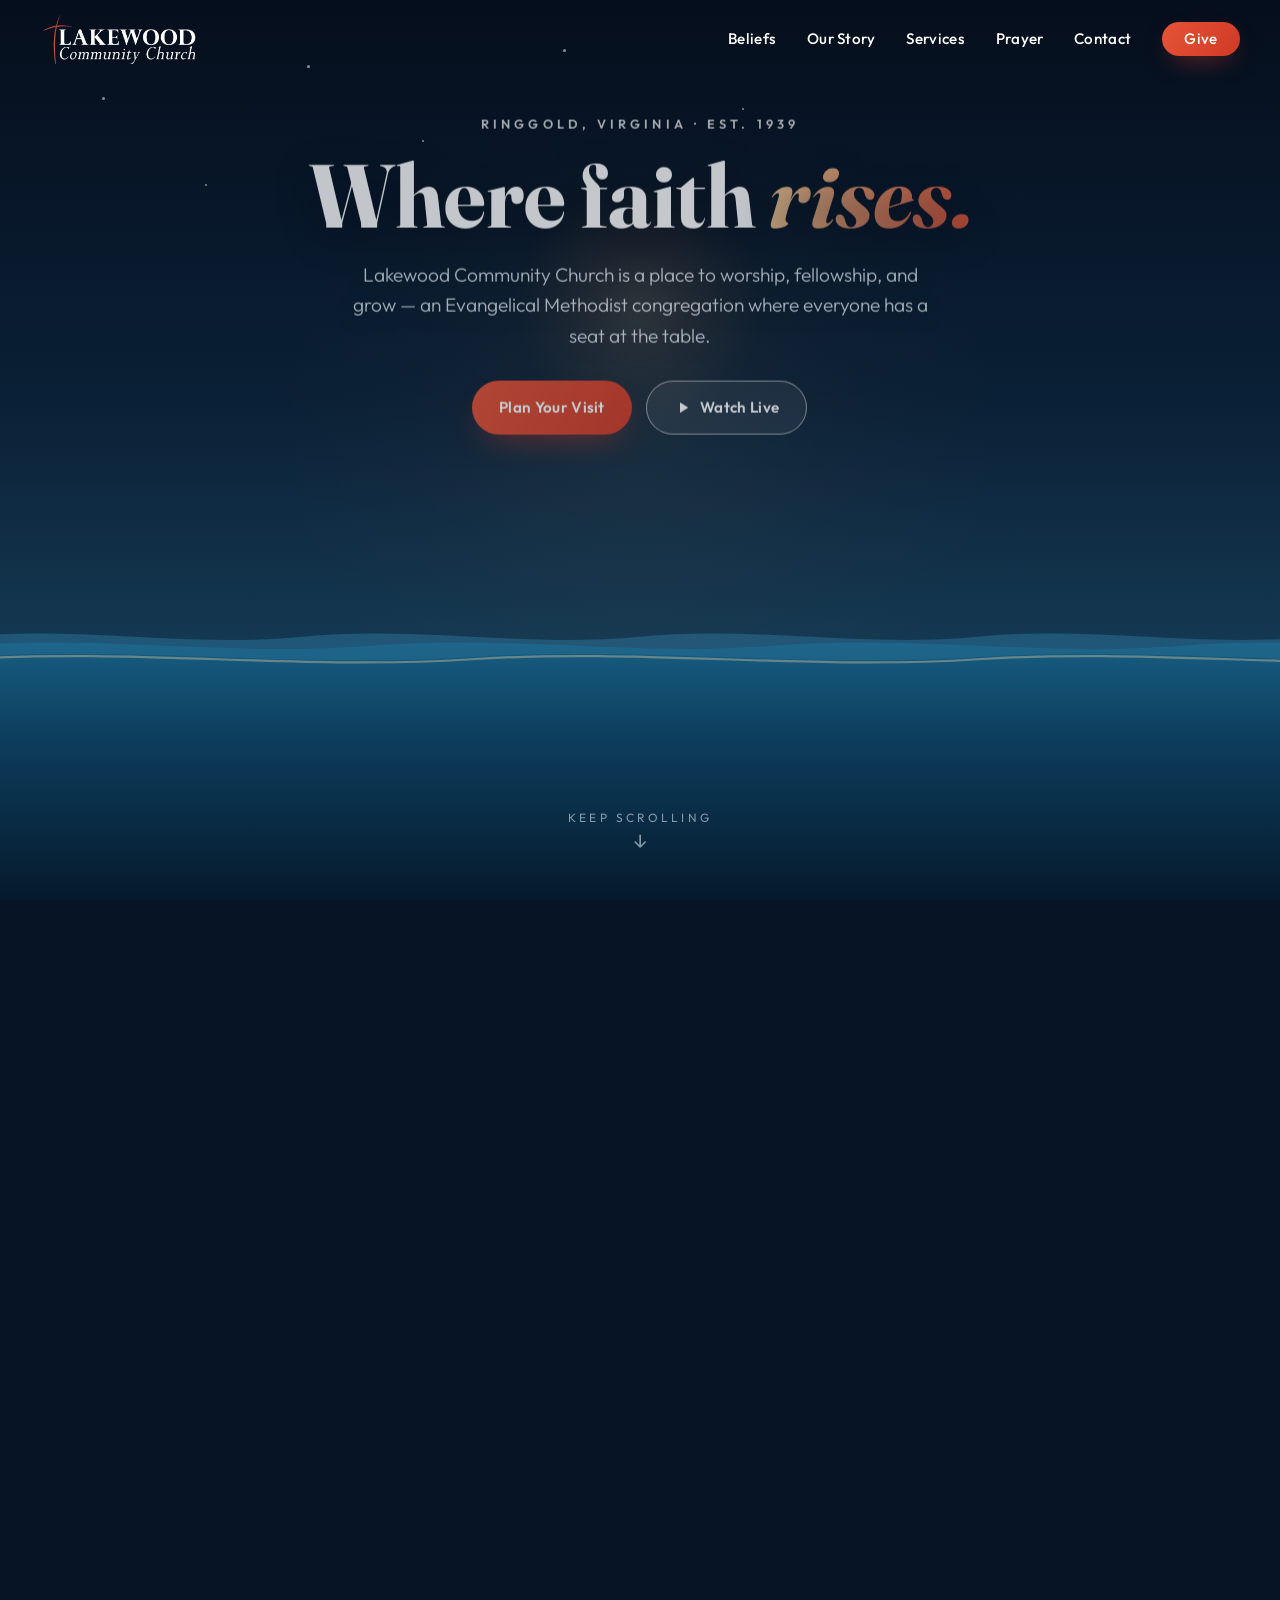
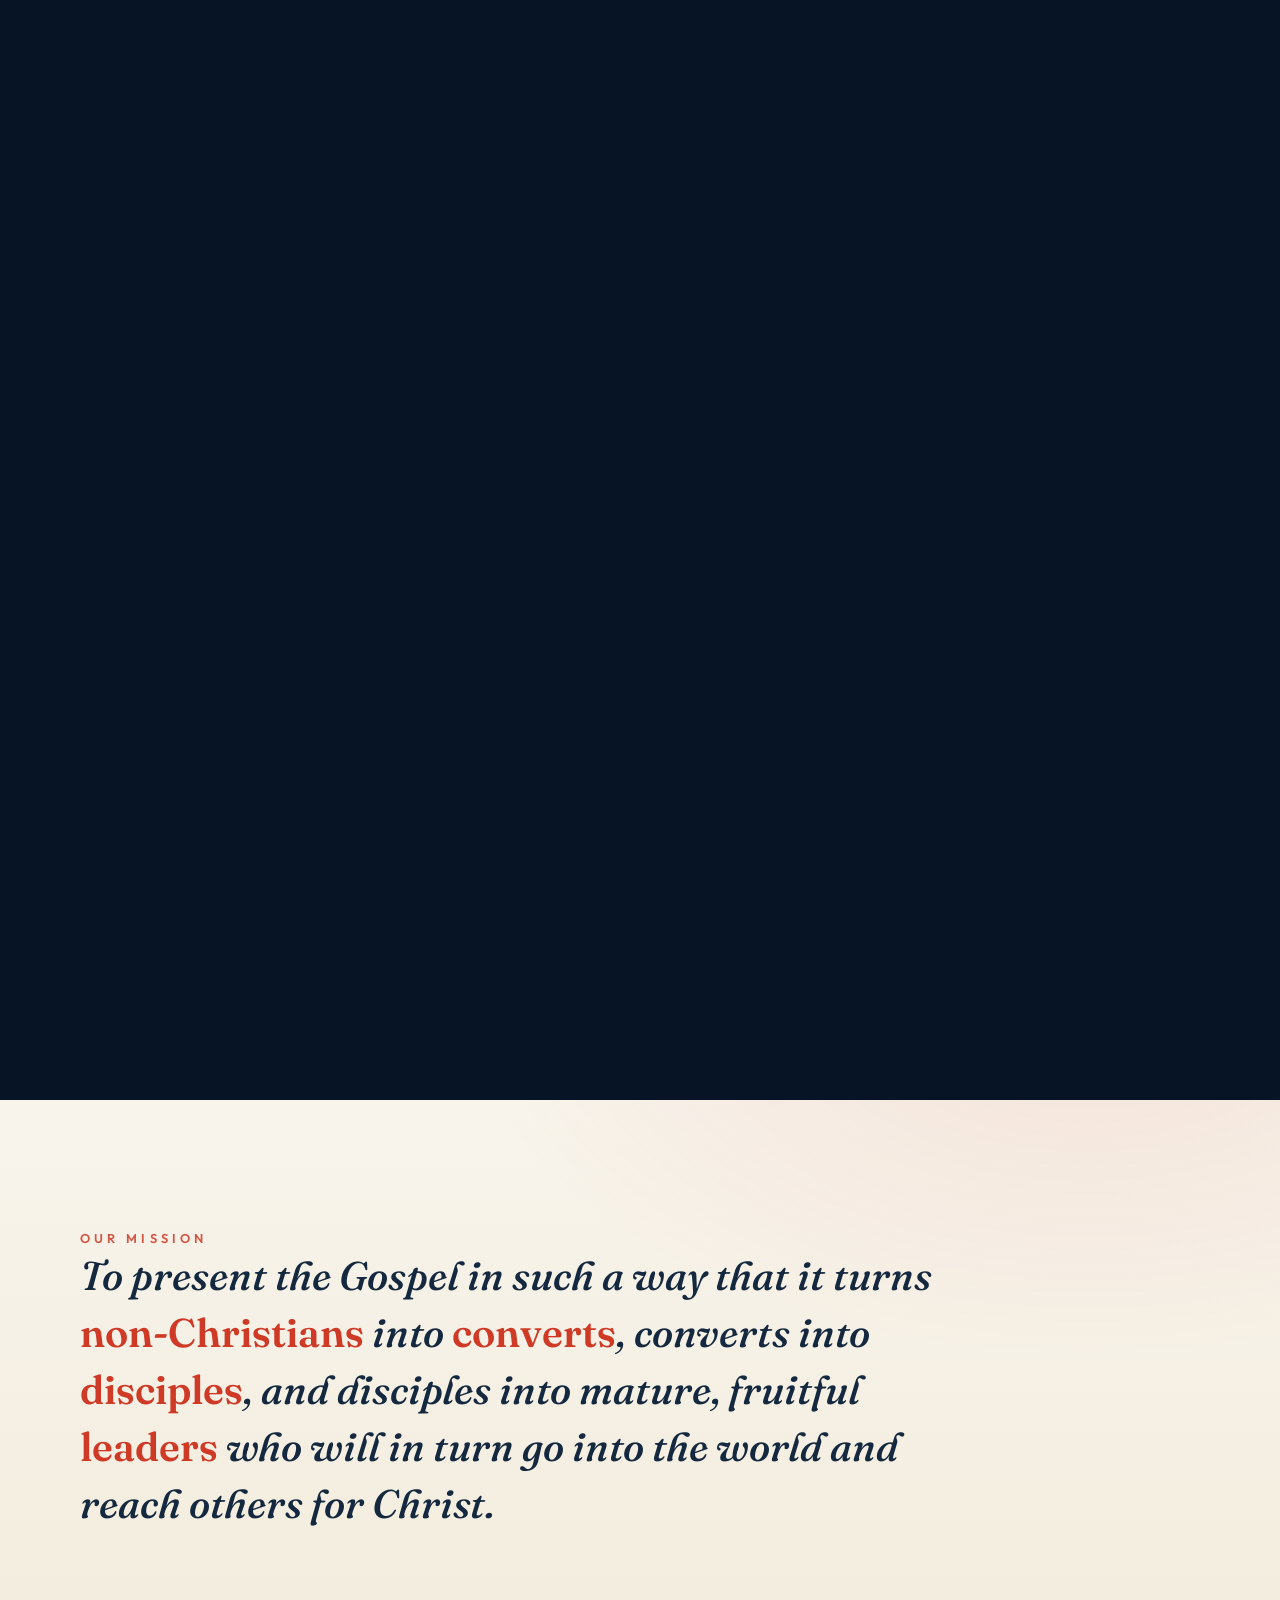
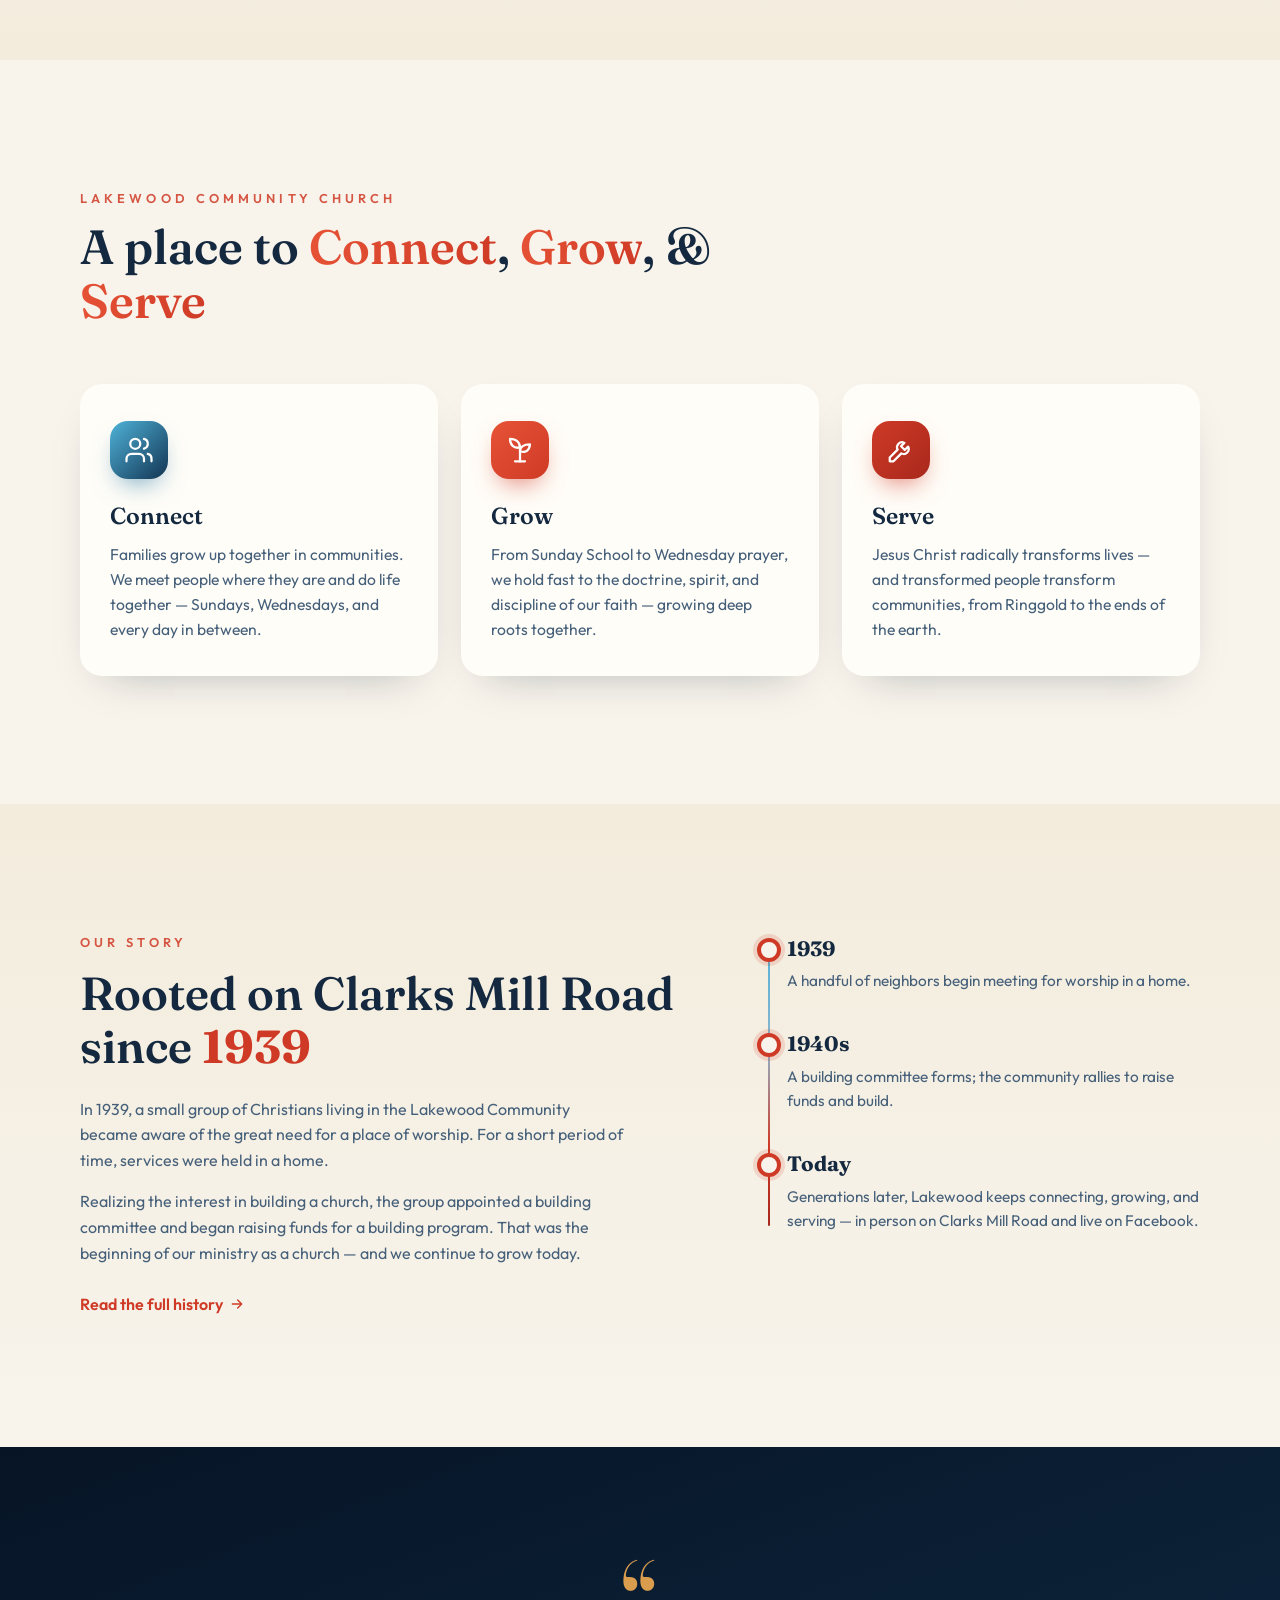
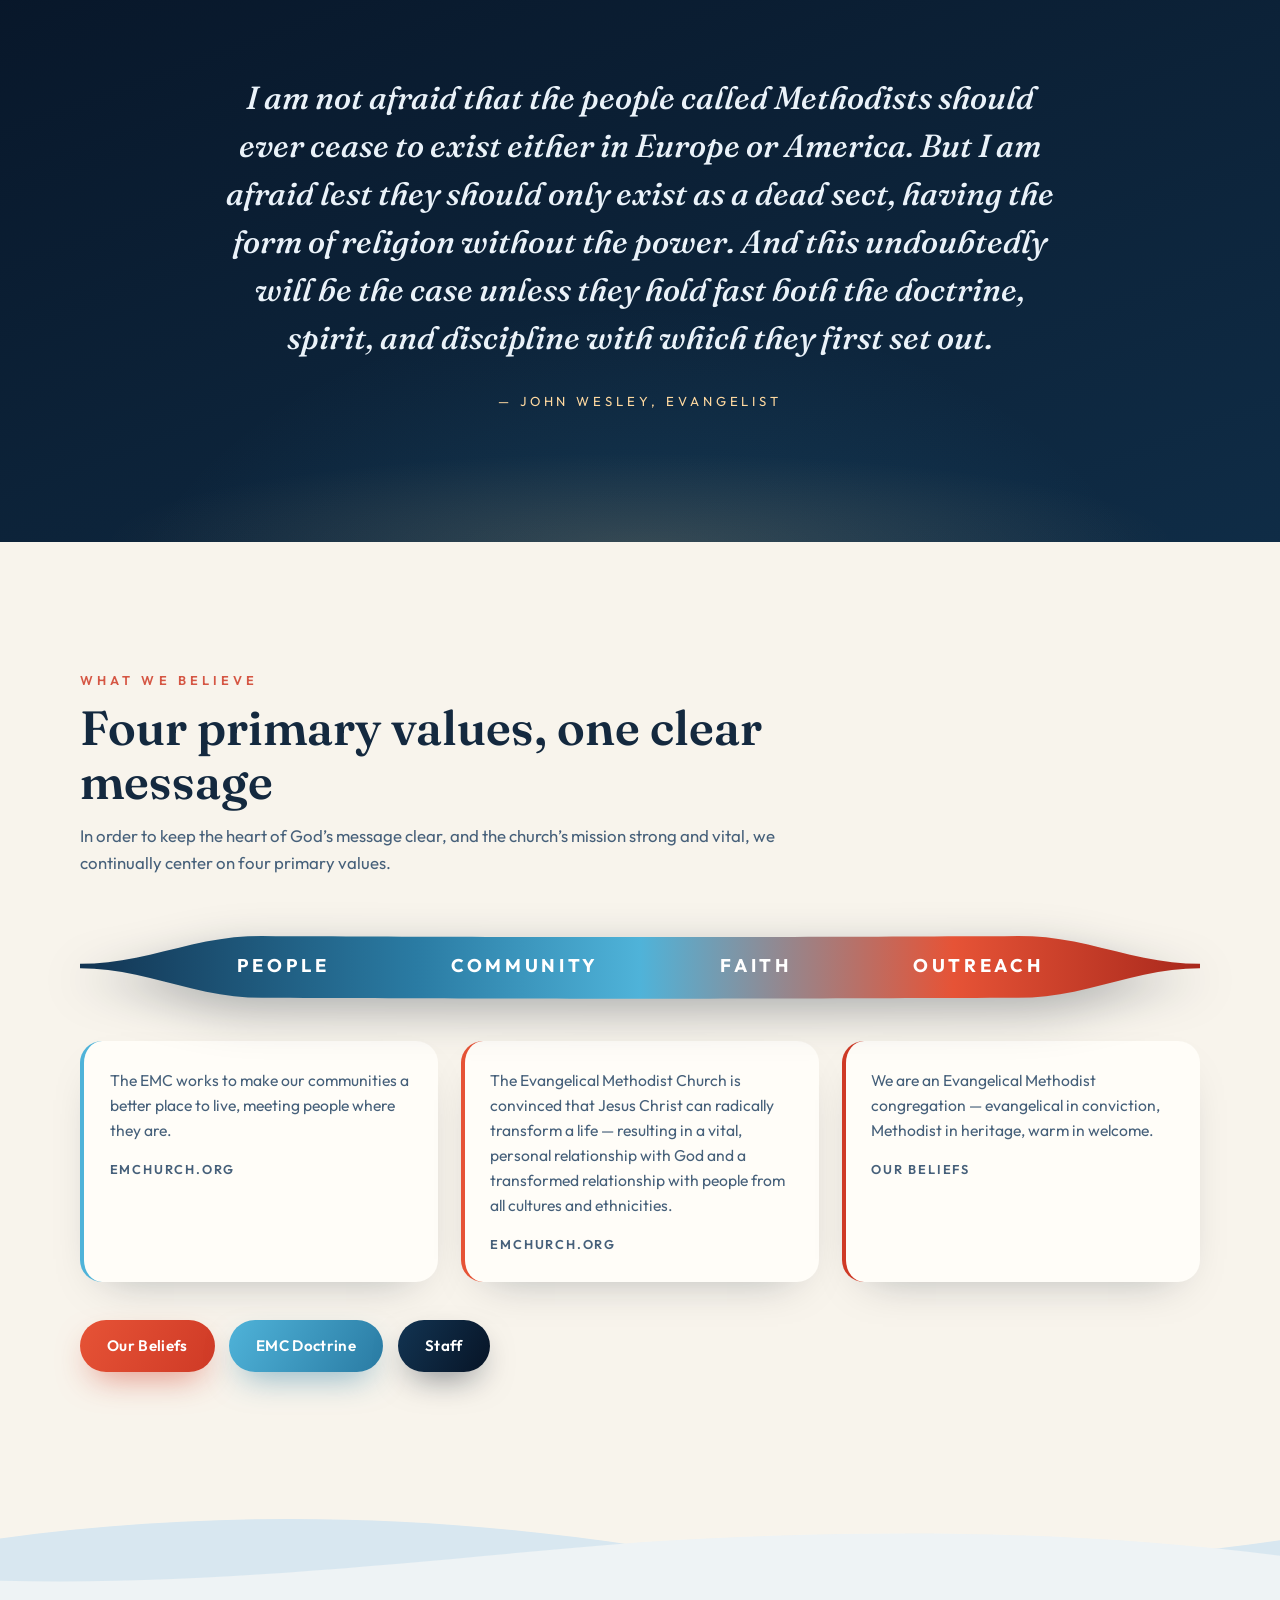
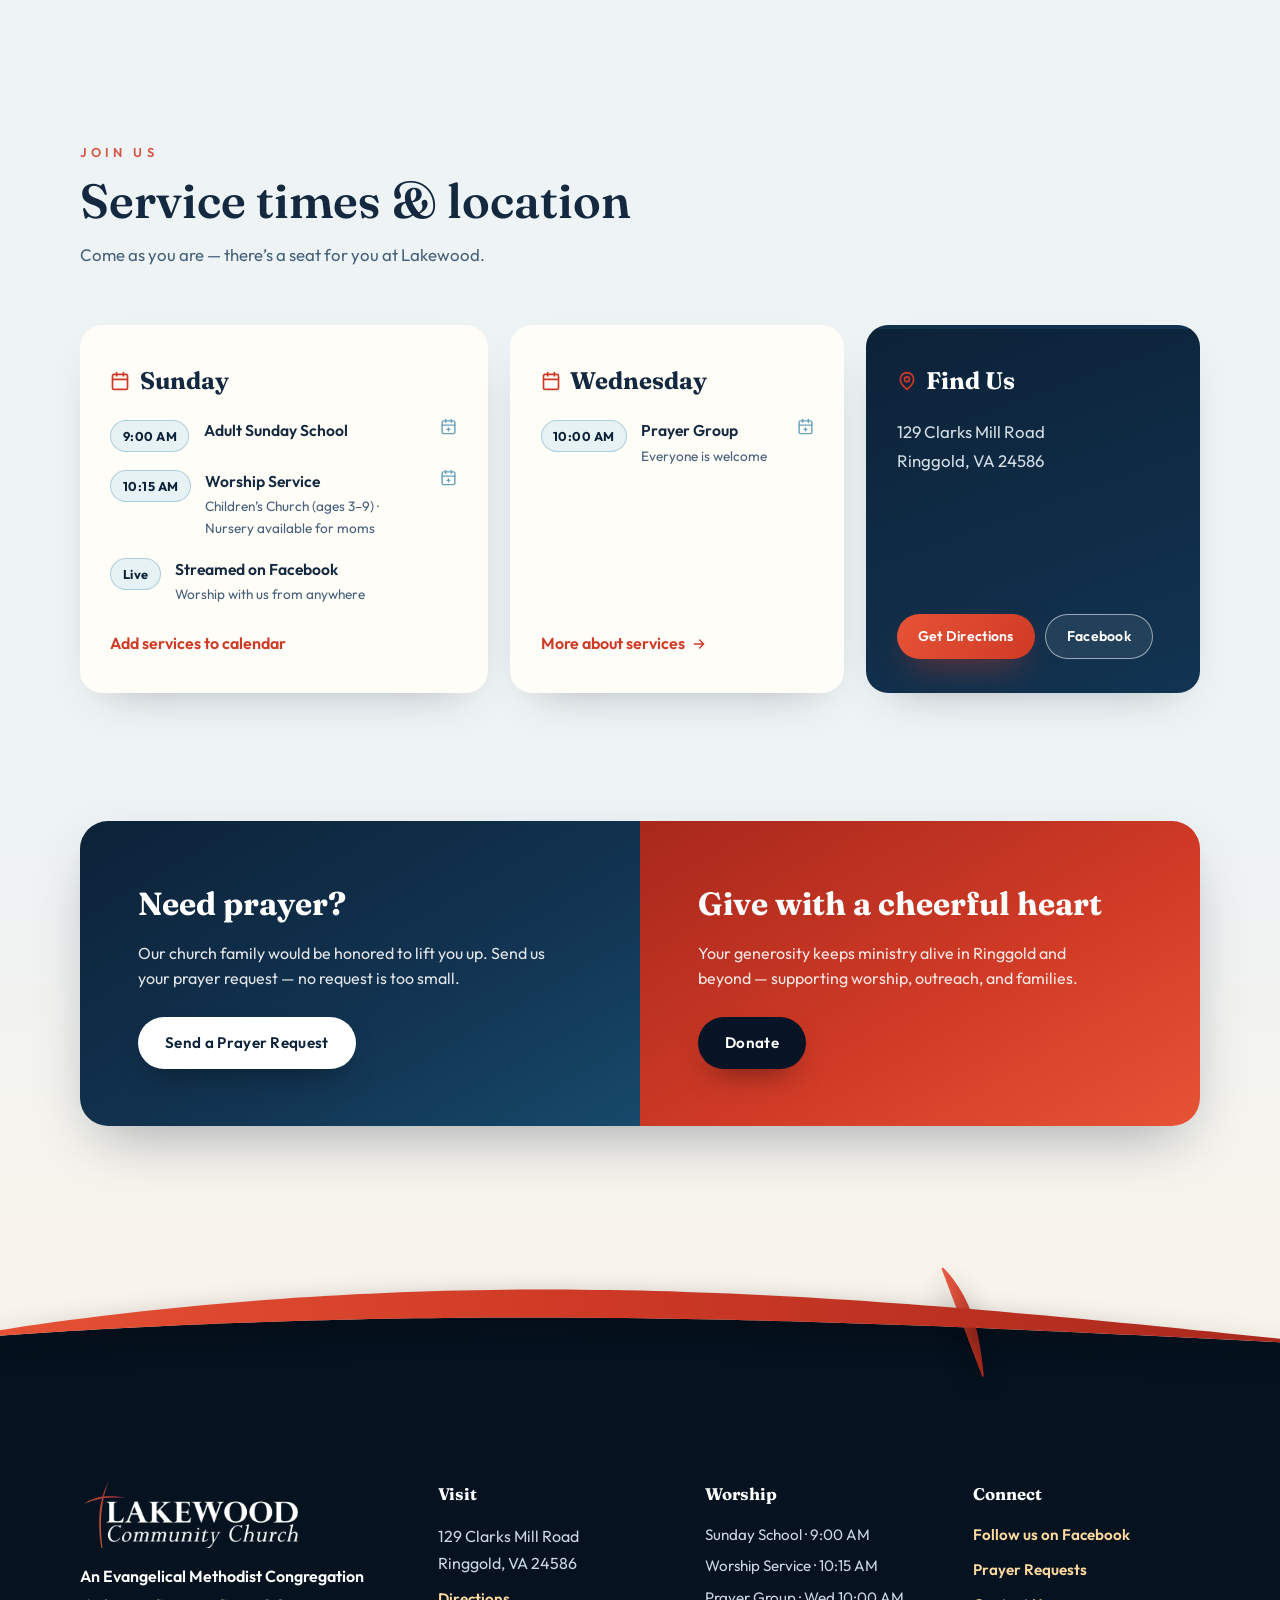
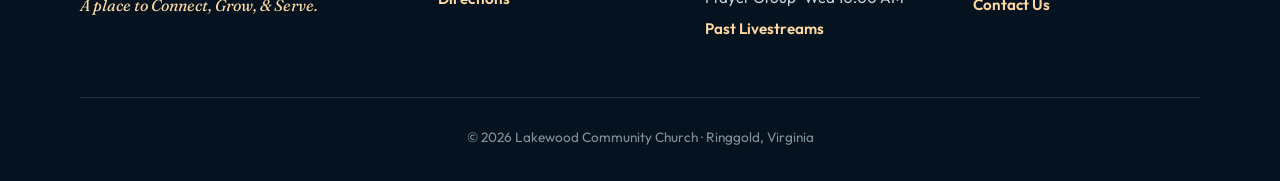
==== commit 8e07e954: "made keep scrolling a button" ====
--- a/index.html
+++ b/index.html
@@ -154,10 +154,10 @@
       <span class="cd-time" id="cdTime">&hellip;</span>
     </a>
 
-    <div class="scroll-hint" aria-hidden="true">
+    <button class="scroll-hint" id="scrollHint" type="button" aria-label="Scroll down to watch the cross rise">
       <span>Keep scrolling</span>
       <svg viewBox="0 0 24 24" width="20" height="20" fill="none" stroke="currentColor" stroke-width="2" stroke-linecap="round"><path d="M12 4v14m0 0l-6-6m6 6l6-6"/></svg>
-    </div>
+    </button>
 
   </div>
 </section>
--- a/css/style.css
+++ b/css/style.css
@@ -554,8 +554,16 @@
   font-size: 0.75rem;
   letter-spacing: 0.26em;
   text-transform: uppercase;
+  font-family: var(--font-body);
+  background: none;
+  border: 0;
+  padding: 0.5rem 1rem;
+  cursor: pointer;
   opacity: calc(1 - var(--p, 0) * 3);
-}
+  transition: color 0.3s ease, opacity 0.3s ease;
+}
+
+.scroll-hint:hover { color: #fff; }
 
 .scroll-hint svg { animation: hintBob 1.8s ease-in-out infinite; }
 
@@ -1432,9 +1440,8 @@
   box-shadow: var(--shadow-lg);
   padding: clamp(1.8rem, 4vw, 2.6rem);
   max-width: 40rem;
-}
-
-.prose + .form-card { margin-top: 2.4rem; }
+  margin-top: 2.4rem;
+}
 
 .form-grid { display: grid; gap: 1.2rem; margin-top: 1.6rem; }
 
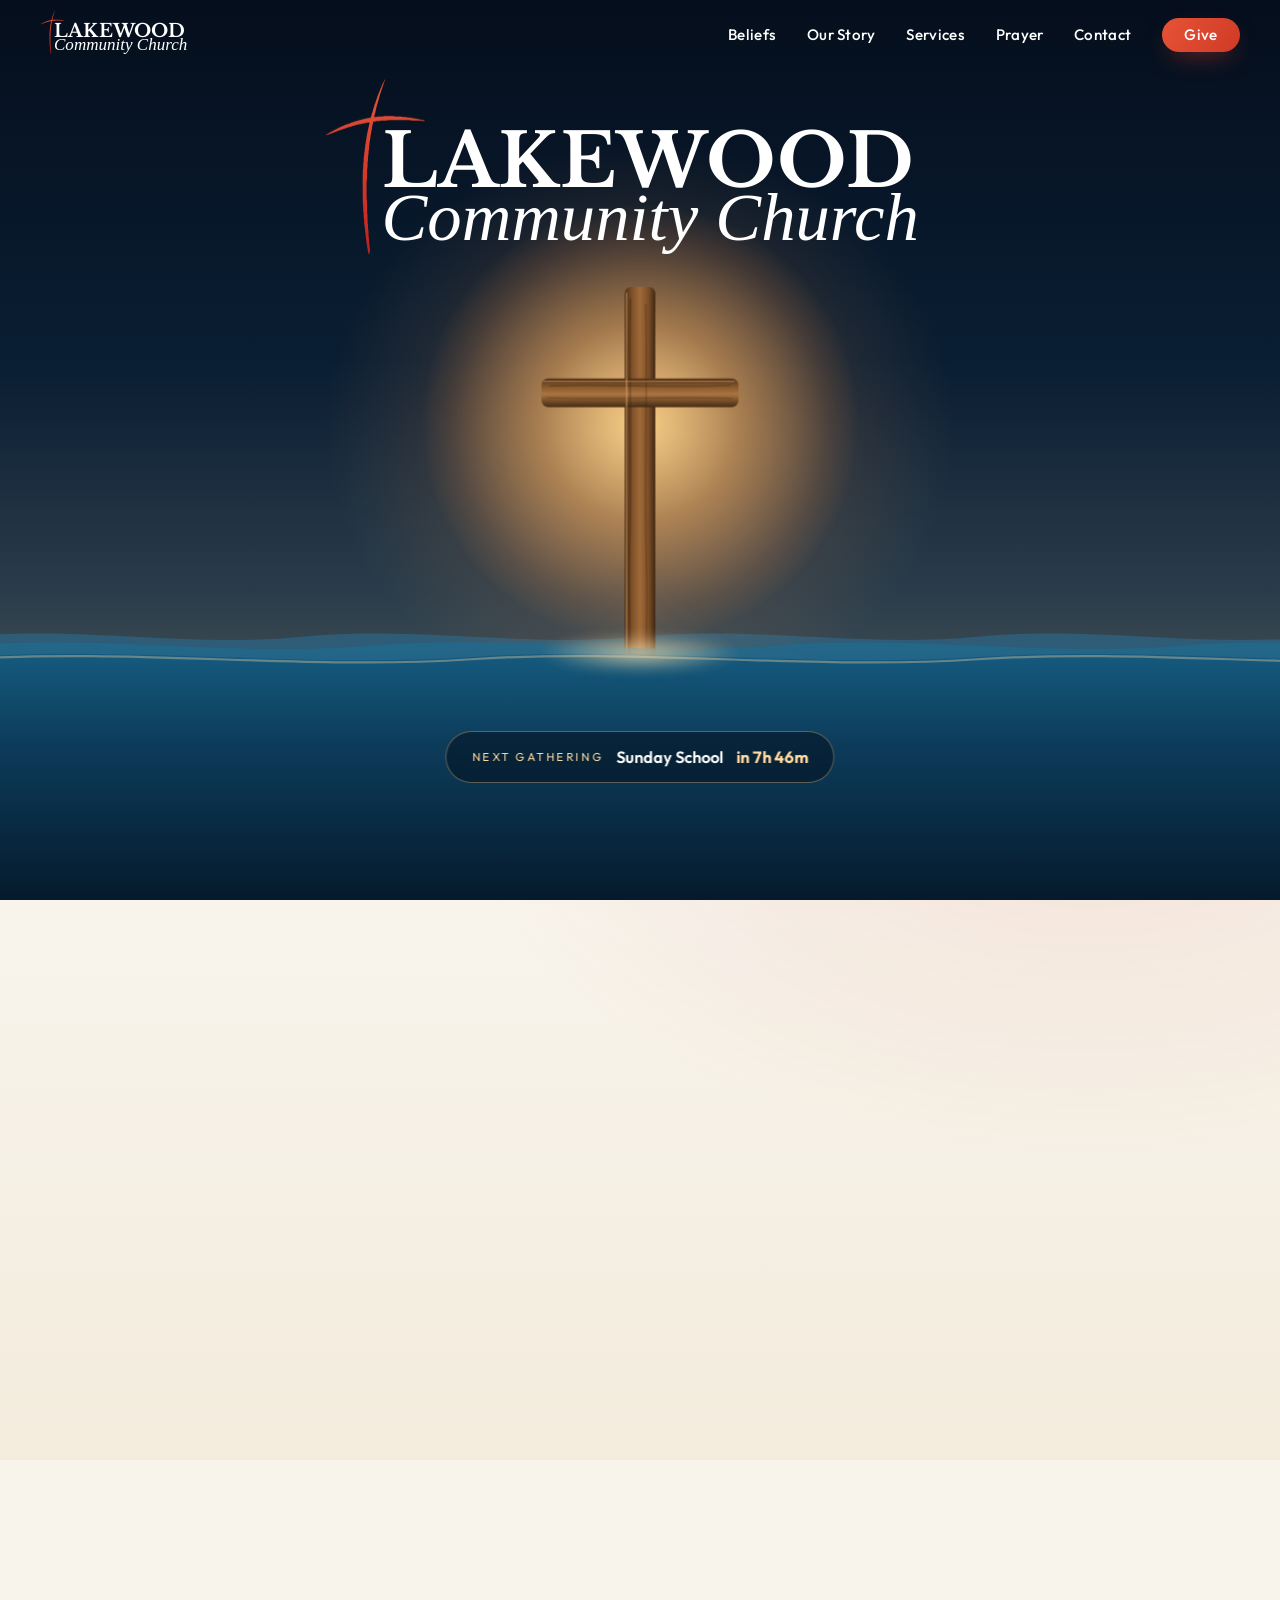
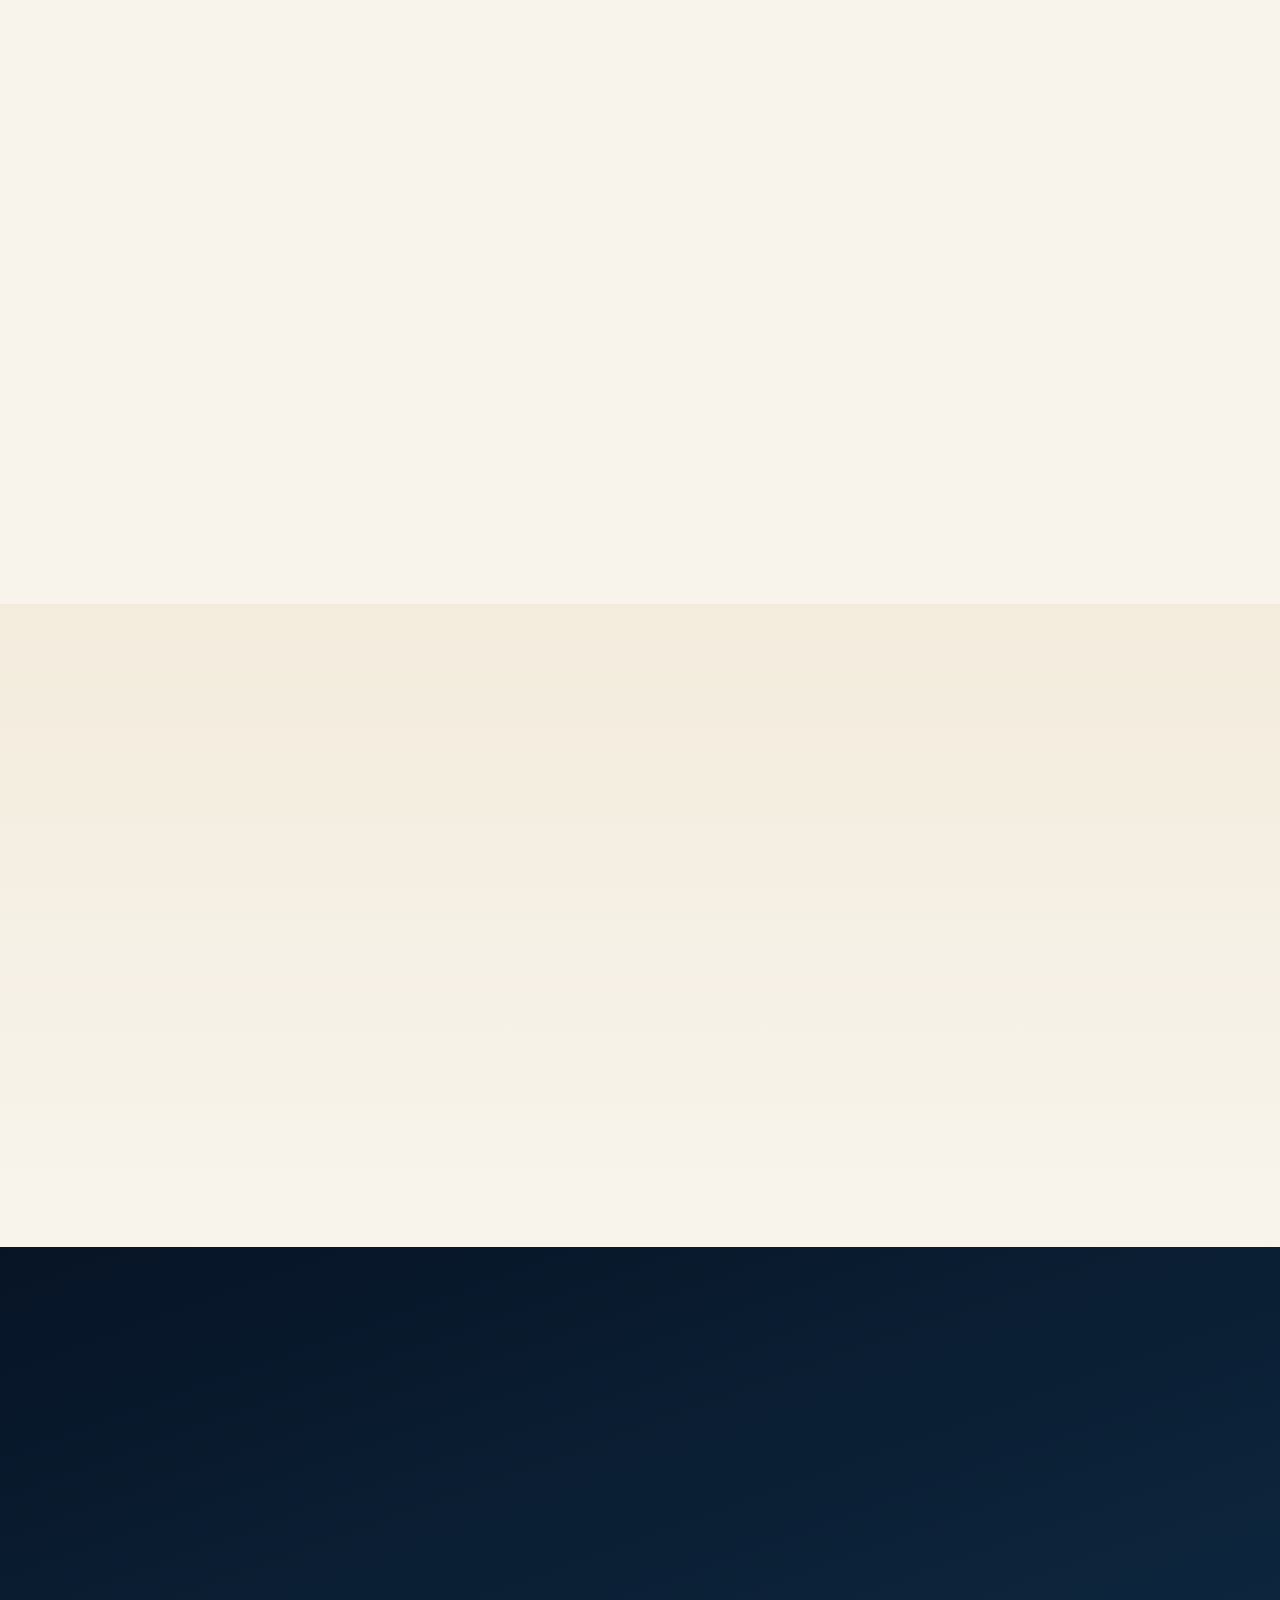
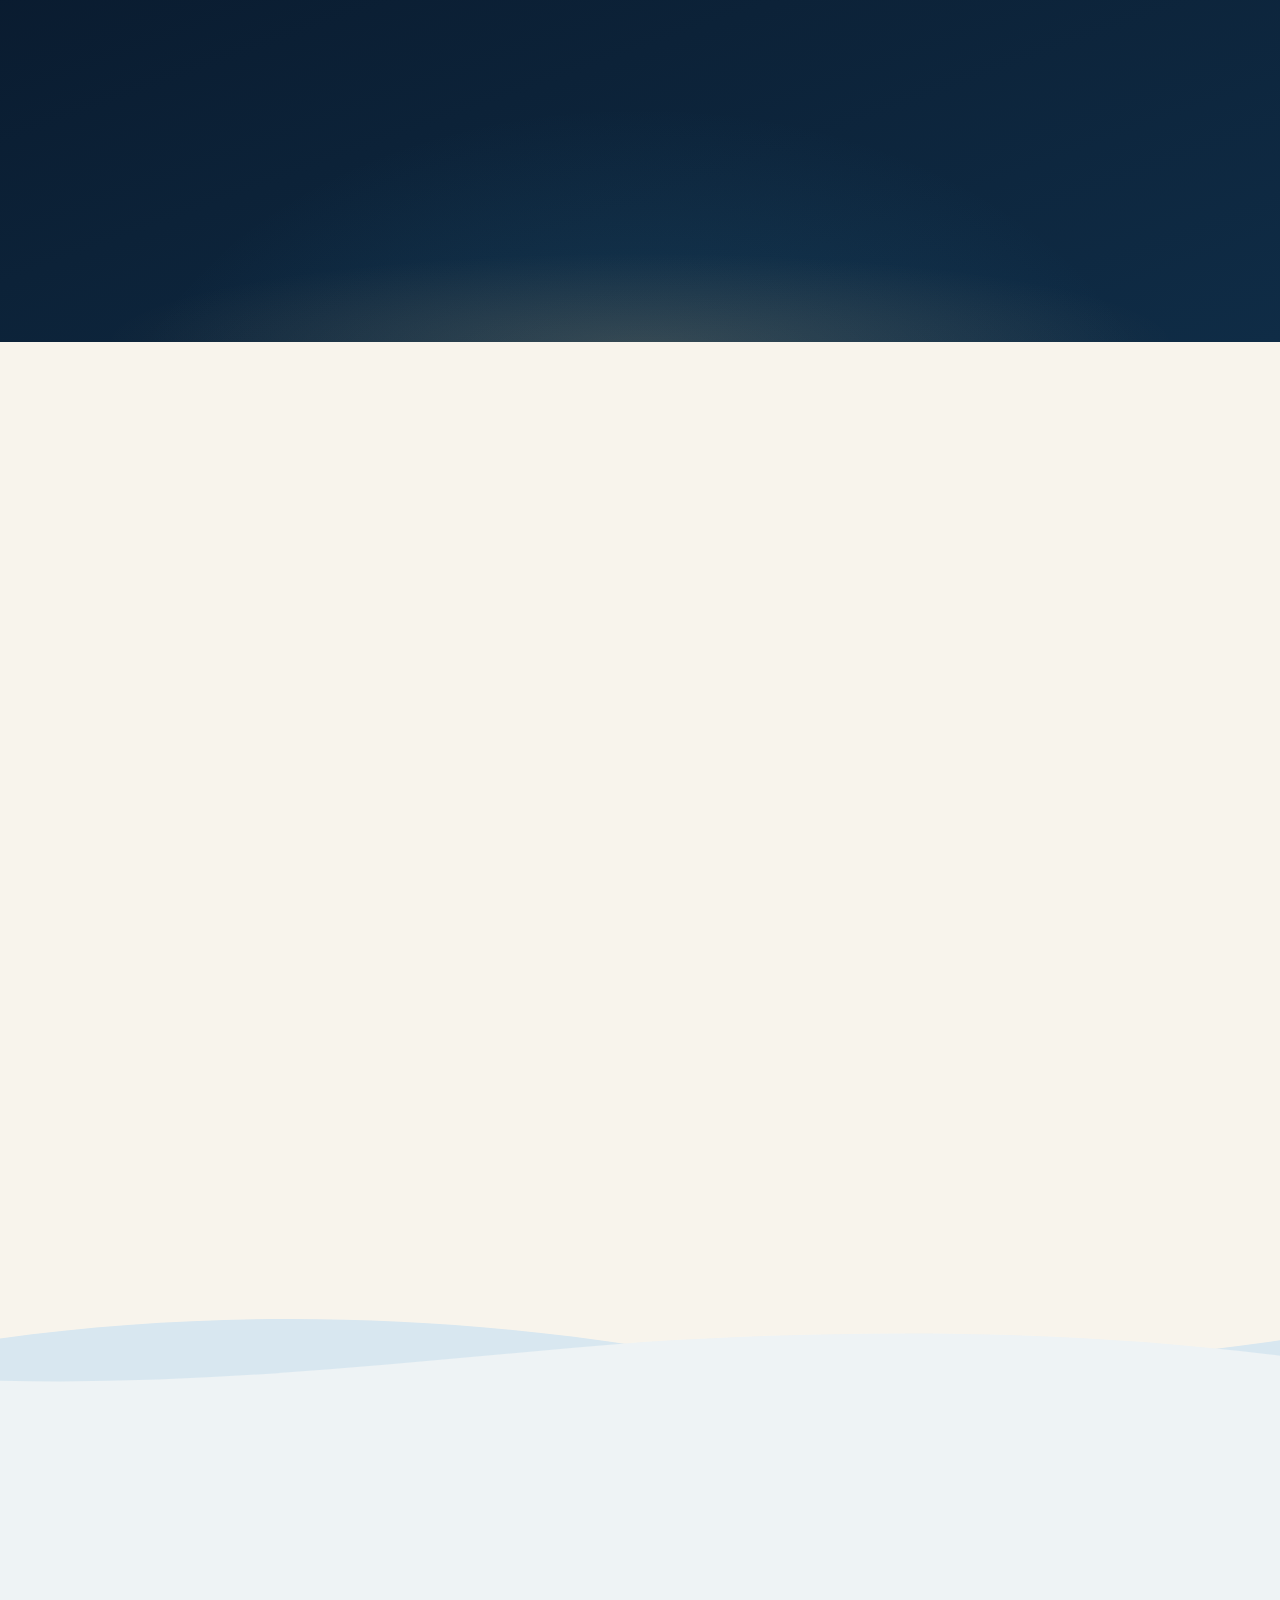
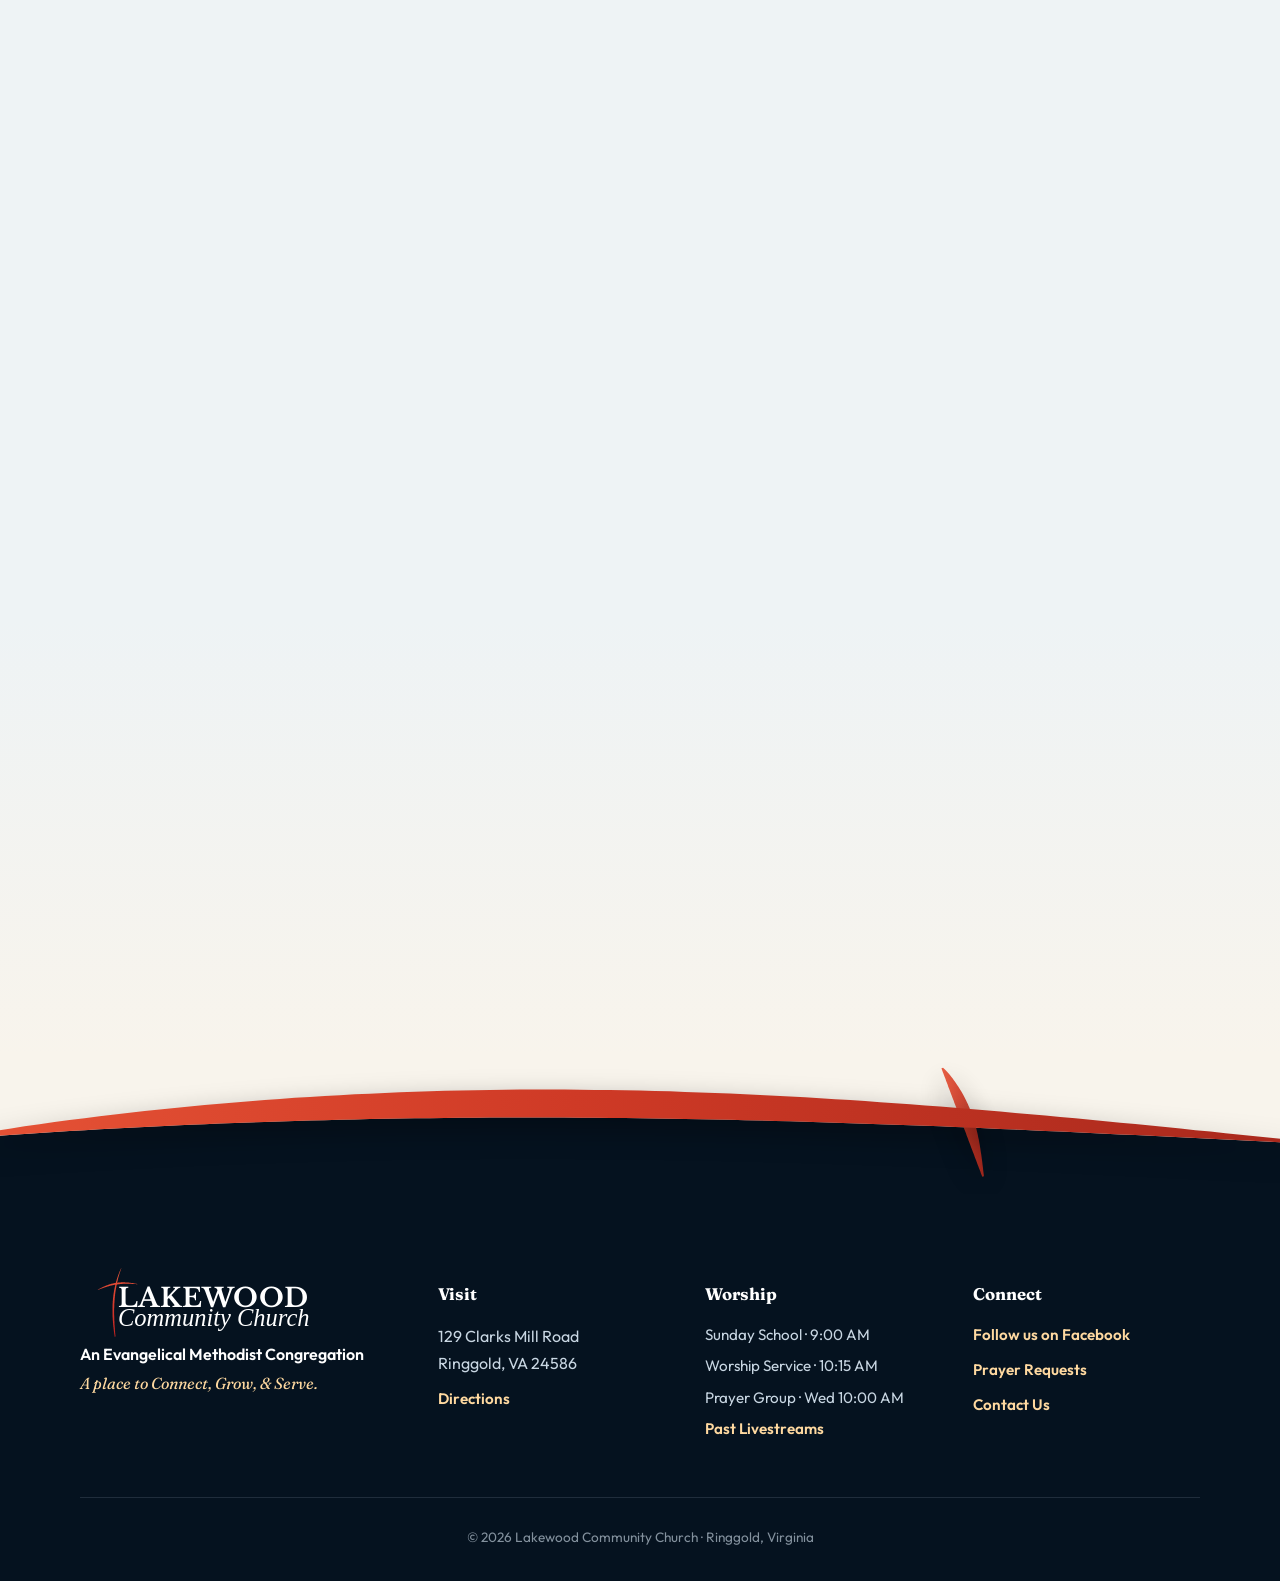
==== commit cd231c7e: "reworked logo and added to header" ====
--- a/index.html
+++ b/index.html
@@ -11,15 +11,14 @@
 <link rel="icon" type="image/png" href="assets/lakewood-logo.png">
 <link rel="preconnect" href="https://fonts.googleapis.com">
 <link rel="preconnect" href="https://fonts.gstatic.com" crossorigin>
-<link href="https://fonts.googleapis.com/css2?family=Fraunces:ital,opsz,wght@0,9..144,400;0,9..144,600;0,9..144,700;1,9..144,500;1,9..144,600&family=Outfit:wght@300;400;500;600;700&display=swap" rel="stylesheet">
+<link href="https://fonts.googleapis.com/css2?family=Fraunces:ital,opsz,wght@0,9..144,400;0,9..144,600;0,9..144,700;1,9..144,500;1,9..144,600&family=Outfit:wght@300;400;500;600;700&family=Libre+Baskerville:wght@700&display=swap" rel="stylesheet">
 <link rel="stylesheet" href="css/style.css">
 </head>
 <body>
 
 <header class="nav" id="nav">
   <a class="nav-brand" href="#home" aria-label="Lakewood Community Church — home">
-    <img class="logo-light" src="assets/lakewood-logo-white.png" alt="Lakewood Community Church" width="164" height="50">
-    <img class="logo-dark" src="assets/lakewood-logo.png" alt="Lakewood Community Church" width="164" height="50">
+    <span class="logo-lockup" aria-hidden="true"><img class="cross" src="assets/logo-cross.svg" alt=""><span class="l1">LAKEWOOD</span><span class="l2">Community Church</span></span>
   </a>
   <nav class="nav-links" id="navLinks" aria-label="Primary">
     <a href="beliefs.html">Beliefs</a>
@@ -135,6 +134,8 @@
       <path class="glint" d="M0,586 C150,576 300,596 450,586 C600,576 750,596 900,586 C1050,576 1200,596 1350,586 C1500,576 1650,596 1800,586 C1950,576 2100,596 2250,586 C2400,576 2550,596 2700,586" fill="none" stroke="#ffd9a0" stroke-width="2" opacity=".35"/>
     </svg>
 
+    <span class="logo-lockup hero-logo" aria-hidden="true"><img class="cross" src="assets/logo-cross.svg" alt=""><span class="l1">LAKEWOOD</span><span class="l2">Community Church</span></span>
+
     <div class="hero-copy">
       <p class="eyebrow">Ringgold, Virginia &middot; Est. 1939</p>
       <h1>Where faith <em>rises.</em></h1>
@@ -360,7 +361,7 @@
 <footer class="footer" id="contact">
   <div class="wrap footer-grid">
     <div class="f-brand">
-      <img src="assets/lakewood-logo-white.png" alt="Lakewood Community Church logo" width="220" height="67">
+      <span class="logo-lockup" aria-hidden="true"><img class="cross" src="assets/logo-cross.svg" alt=""><span class="l1">LAKEWOOD</span><span class="l2">Community Church</span></span>
       <p class="f-tag">An Evangelical Methodist Congregation</p>
       <p class="f-motto">A place to Connect, Grow, &amp; Serve.</p>
     </div>
--- a/css/style.css
+++ b/css/style.css
@@ -22,7 +22,10 @@
 
 * { margin: 0; padding: 0; box-sizing: border-box; }
 
-html { scroll-behavior: smooth; }
+html {
+  scroll-behavior: smooth;
+  overscroll-behavior-y: none;
+}
 
 body {
   font-family: var(--font-body);
@@ -65,19 +68,62 @@
 .nav-brand {
   display: inline-flex;
   align-items: center;
-  transition: transform 0.3s ease, opacity 0.3s ease;
+  padding: 0.45rem 0.9rem;
+  color: #fff;
+  text-decoration: none;
+  transition: transform 0.3s ease, opacity 0.3s ease, color 0.3s ease;
 }
 
 .nav-brand:hover { transform: translateY(-2px); opacity: 0.92; }
-.nav-brand img { width: clamp(120px, 16vw, 164px); height: auto; }
-
-.logo-dark { display: none; }
-
-.nav.scrolled .logo-light { display: none; }
-.nav.scrolled .logo-dark { display: block; }
-
-.nav.open .logo-light { display: block; }
-.nav.open .logo-dark { display: none; }
+
+.nav.scrolled .nav-brand { color: #1f3c6e; }
+
+/* ---- font-based logo lockup (scales with its container) ---- */
+
+.logo-lockup {
+  container-type: inline-size;
+  position: relative;
+  display: block;
+}
+
+.logo-lockup .cross {
+  position: absolute;
+  height: 160%;
+  left: -9%;
+  top: -43%;
+  width: auto;
+}
+
+.logo-lockup .l1 {
+  display: block;
+  font-family: "Libre Baskerville", Georgia, serif;
+  font-weight: 700;
+  font-size: 11.45cqw;
+  line-height: 1;
+  letter-spacing: .01em;
+  white-space: nowrap;
+}
+
+.logo-lockup .l2 {
+  display: block;
+  font-family: "Times New Roman", Tinos, Georgia, serif;
+  font-style: italic;
+  font-weight: 400;
+  font-size: 10.65cqw;
+  line-height: 0.5;
+  margin-top: 0.35cqw;
+  white-space: nowrap;
+}
+
+.nav-brand .logo-lockup { width: 160px; }
+.footer .logo-lockup {
+  width: 230px;
+  color: #fff;
+  margin: 0 0 1.1rem 12%;
+  padding-top: 0.25rem;
+}
+
+.footer .logo-lockup .cross { top: -32%; }
 
 .nav-links {
   display: flex;
@@ -232,14 +278,14 @@
 
 .scene {
   position: relative;
-  height: 300vh;
+  height: 100vh;
+  height: 100svh;
   background: var(--navy-900);
 }
 
 .stage {
-  position: sticky;
-  top: 0;
-  height: 100vh;
+  position: relative;
+  height: 100%;
   overflow: hidden;
   background: linear-gradient(to bottom, #050e1c 0%, #0a2036 42%, #10344e 68%, #164562 100%);
 }
@@ -304,7 +350,7 @@
 .sun {
   position: absolute;
   left: 50%;
-  top: 34%;
+  top: 47%;
   width: min(46vmin, 420px);
   aspect-ratio: 1;
   transform: translate(-50%, -50%) scale(calc(0.55 + var(--p, 0) * 0.5));
@@ -347,7 +393,8 @@
 /* cross rig: rises with scroll */
 
 .cross-rig {
-  transform: translateY(calc((1 - var(--rise, 0)) * 540px));
+  transform: translateY(calc((1 - var(--rise, 0)) * 540px)) scale(0.85);
+  transform-origin: 600px 588px;
   will-change: transform;
 }
 
@@ -361,7 +408,11 @@
   65% { transform: translateY(3px) rotate(-0.5deg); }
 }
 
-.halo { opacity: calc(var(--p, 0) * 0.9); }
+.halo {
+  transform: scale(0.85);
+  transform-origin: 600px 380px;
+  opacity: calc(var(--p, 0) * 0.9);
+}
 
 /* performance: lite mode on weak devices, pause everything when hero is off-screen */
 
@@ -399,7 +450,7 @@
 .splash {
   position: absolute;
   left: 50%;
-  top: calc(100% - max(100vw / 1200, 100vh / 800) * 220);
+  top: calc(100% - max(100vw / 1200, 100% / 800) * 220);
   width: 0;
   height: 0;
   z-index: 7;
@@ -441,9 +492,9 @@
 .ripple.r2 { border-width: 2px; }
 .ripple.r3 { border-width: 1.5px; }
 
-.splash.go .ripple { animation: ripple 1.6s cubic-bezier(0.16, 1, 0.3, 1) forwards; }
-.splash.go .r2 { animation-delay: 0.25s; }
-.splash.go .r3 { animation-delay: 0.5s; }
+.splash.go .ripple { animation: ripple 1.1s cubic-bezier(0.16, 1, 0.3, 1) forwards; }
+.splash.go .r2 { animation-delay: 0.18s; }
+.splash.go .r3 { animation-delay: 0.36s; }
 
 @keyframes ripple {
   0% { transform: translate(-50%, -50%) scale(0.2); opacity: 0.95; }
@@ -462,7 +513,7 @@
   box-shadow: 0 0 8px rgba(255, 230, 180, 0.8);
 }
 
-.splash.go .droplet { animation: droplet 1.1s ease-out forwards; }
+.splash.go .droplet { animation: droplet 0.85s ease-out forwards; }
 .splash.go .d1 { animation-delay: 0.05s; --dx: -70px; --dy: -110px; }
 .splash.go .d2 { animation-delay: 0.12s; --dx: -34px; --dy: -140px; }
 .splash.go .d3 { animation-delay: 0.08s; --dx: 12px; --dy: -150px; }
@@ -478,6 +529,29 @@
 }
 
 /* hero copy */
+
+.hero-logo {
+  position: absolute;
+  left: 55%;
+  top: 20%;
+  transform: translate(-50%, -50%) scale(0.7);
+  width: max(240px, min(72vw, 860px));
+  z-index: 7;
+  color: #fff;
+  opacity: 0;
+  transition: opacity 1.6s ease, transform 1.6s cubic-bezier(0.16, 1, 0.3, 1);
+  pointer-events: none;
+}
+
+.afloat .hero-logo {
+  opacity: 1;
+  transform: translate(-50%, -50%) scale(0.75);
+}
+
+.stage.logo-out .hero-logo {
+  opacity: 0;
+  transition: opacity 0.35s ease, transform 0.35s ease;
+}
 
 .hero-copy {
   position: absolute;
@@ -575,15 +649,15 @@
 .countdown {
   position: absolute;
   left: 50%;
-  bottom: clamp(56px, 9vh, 96px);
+  bottom: clamp(80px, 13vh, 140px);
   z-index: 8;
   display: inline-flex;
   flex-wrap: wrap;
   align-items: baseline;
   justify-content: center;
-  gap: 0.35rem 0.7rem;
+  gap: 0.4rem 0.8rem;
   max-width: min(92vw, 30rem);
-  padding: 0.6rem 1.3rem;
+  padding: 0.75rem 1.6rem;
   border-radius: 999px;
   background: rgba(5, 18, 31, 0.55);
   border: 1px solid rgba(255, 214, 150, 0.35);
@@ -606,21 +680,21 @@
 
 .countdown:hover { border-color: rgba(255, 214, 150, 0.7); }
 
-.cd-label { font-size: 0.66rem; letter-spacing: 0.22em; text-transform: uppercase; color: var(--gold-soft); align-self: center; }
-.cd-what { font-weight: 600; font-size: 0.92rem; white-space: nowrap; }
-.cd-time { font-variant-numeric: tabular-nums; font-weight: 700; font-size: 0.92rem; color: var(--gold-soft); white-space: nowrap; }
+.cd-label { font-size: 0.72rem; letter-spacing: 0.22em; text-transform: uppercase; color: var(--gold-soft); align-self: center; }
+.cd-what { font-weight: 600; font-size: 1.02rem; white-space: nowrap; }
+.cd-time { font-variant-numeric: tabular-nums; font-weight: 700; font-size: 1.02rem; color: var(--gold-soft); white-space: nowrap; }
 
 @media (max-width: 640px) {
   .countdown {
     flex-direction: column;
     align-items: center;
-    gap: 0.2rem;
-    padding: 0.6rem 1.2rem;
-    bottom: clamp(64px, 10vh, 96px);
+    gap: 0.25rem;
+    padding: 0.7rem 1.4rem;
+    bottom: clamp(84px, 13vh, 120px);
   }
 
-  .cd-label { font-size: 0.6rem; }
-  .cd-what, .cd-time { font-size: 0.88rem; }
+  .cd-label { font-size: 0.64rem; }
+  .cd-what, .cd-time { font-size: 0.95rem; }
 }
 
 .cal-add {
@@ -1123,7 +1197,6 @@
 }
 
 @media (max-width: 640px) {
-  .scene { height: 260vh; }
   .visit-grid { grid-template-columns: 1fr; }
   .cta-band { grid-template-columns: 1fr; }
   .footer-grid { grid-template-columns: 1fr; gap: 1.8rem; }
@@ -1135,10 +1208,8 @@
 @media (prefers-reduced-motion: reduce) {
   html { scroll-behavior: auto; }
 
-  .scene { height: auto; }
-  .stage { position: relative; height: 100vh; }
-
   .cross-rig { transform: none !important; }
+  .hero-logo { opacity: 1; transform: translate(-50%, -50%) scale(0.75); transition: none; }
   .hero-copy { opacity: 1 !important; transform: none !important; }
   .scroll-hint, .splash .ripple, .splash .droplet { display: none; }
   .sun { opacity: 0.9; }
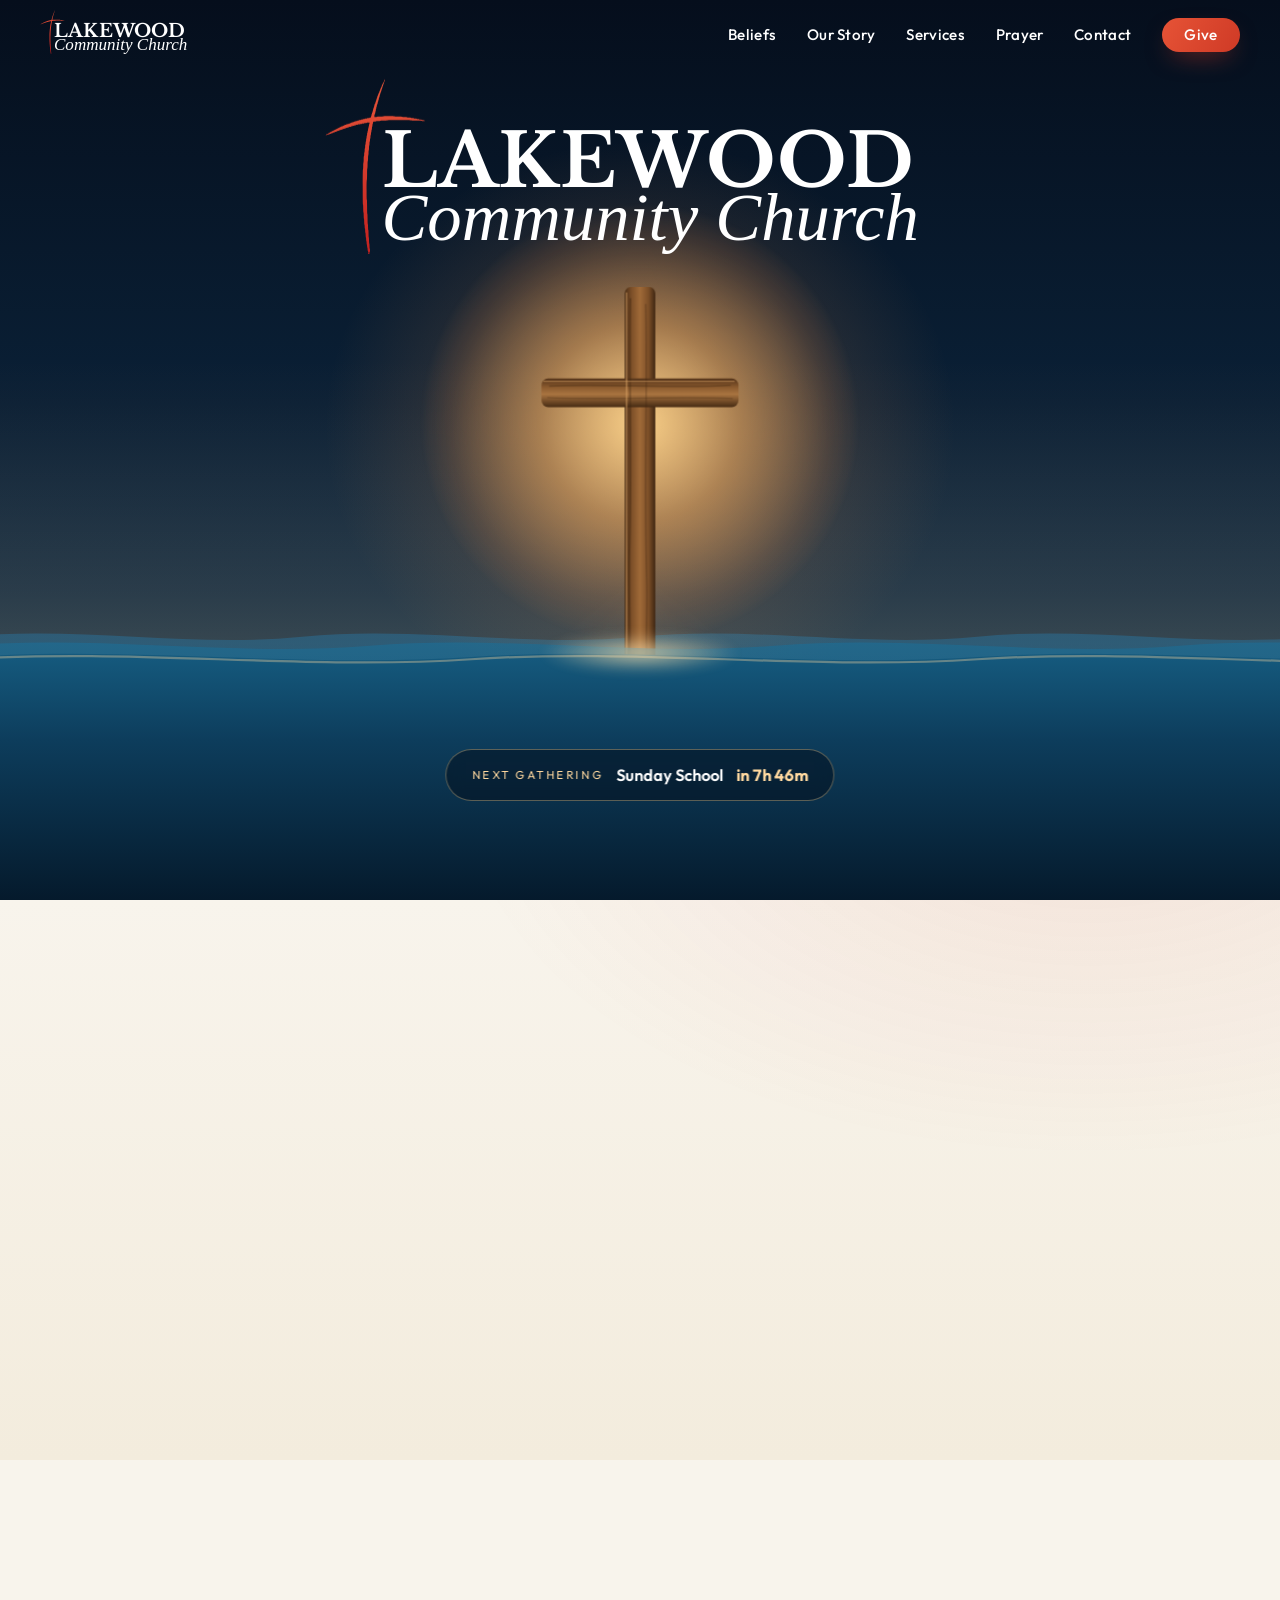
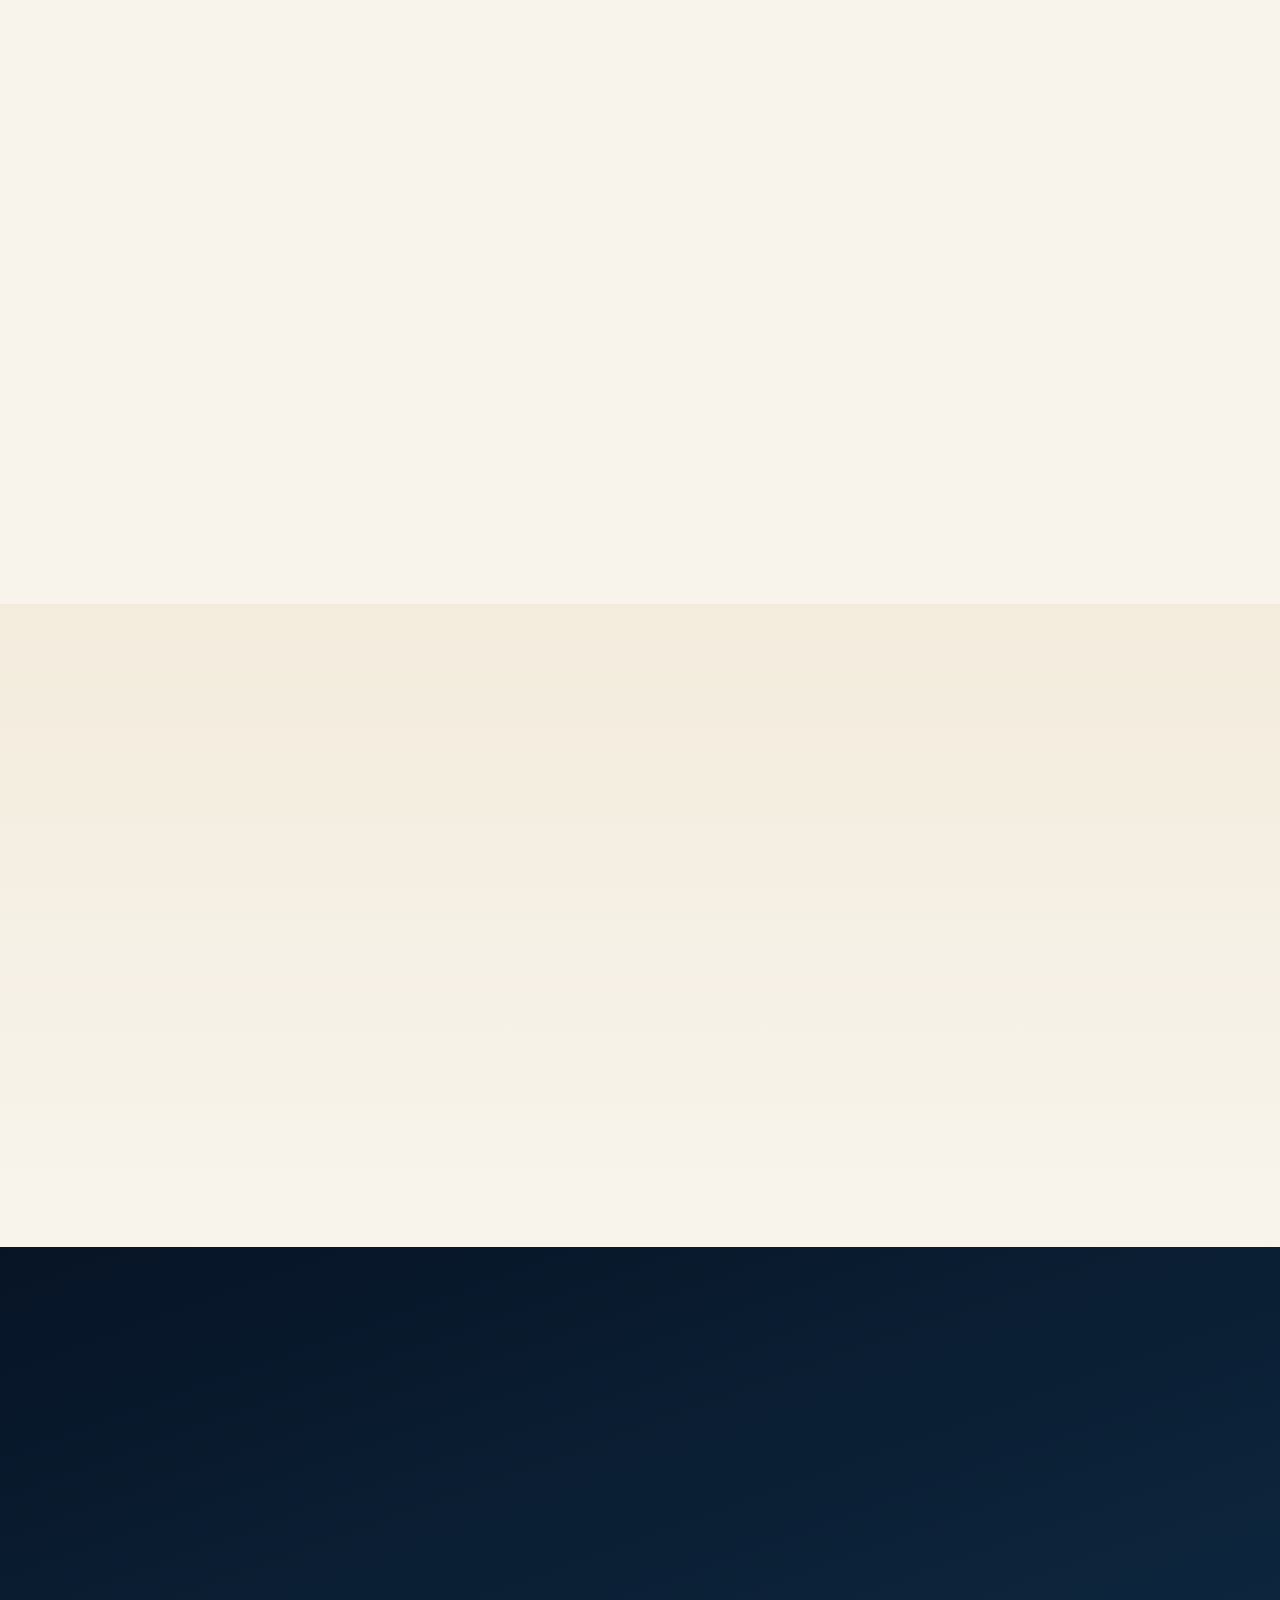
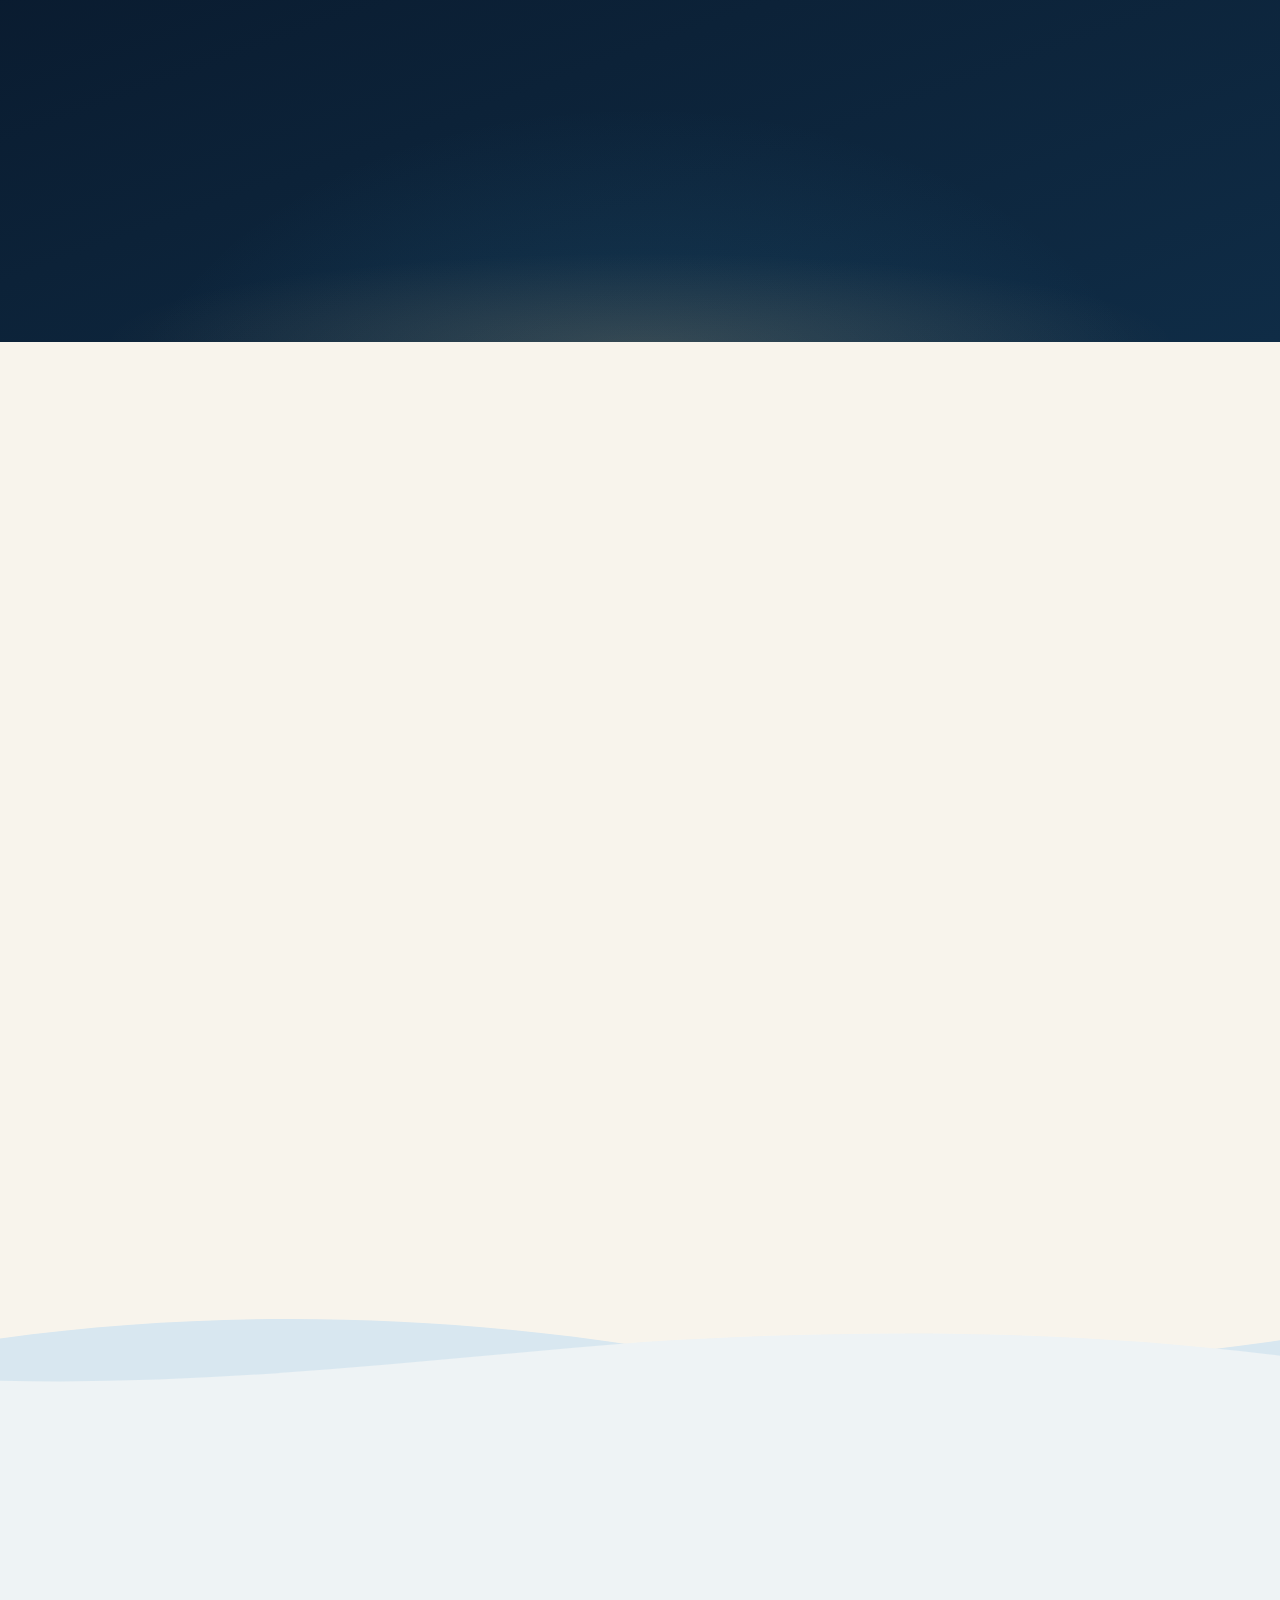
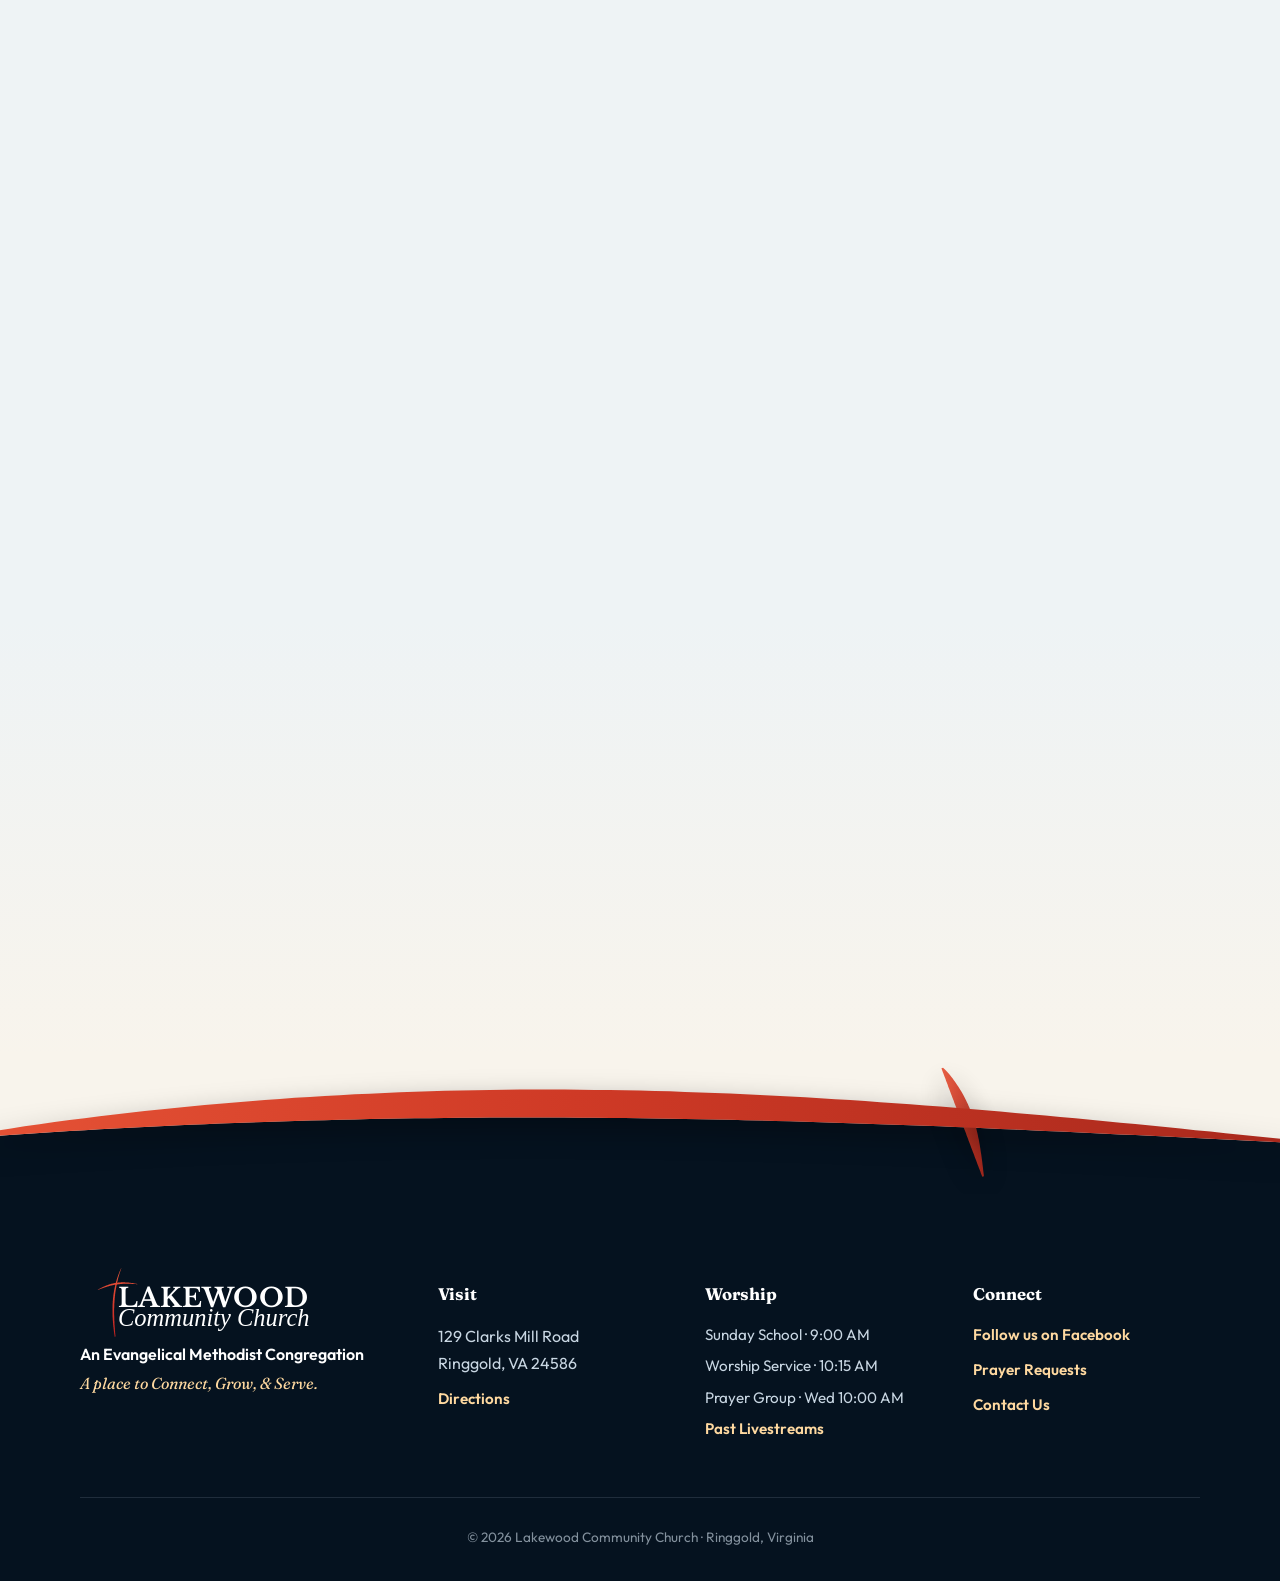
==== commit f2fd8fd9: "fixed font issue for non-macs, mobile UI positioning" ====
--- a/index.html
+++ b/index.html
@@ -11,7 +11,7 @@
 <link rel="icon" type="image/png" href="assets/lakewood-logo.png">
 <link rel="preconnect" href="https://fonts.googleapis.com">
 <link rel="preconnect" href="https://fonts.gstatic.com" crossorigin>
-<link href="https://fonts.googleapis.com/css2?family=Fraunces:ital,opsz,wght@0,9..144,400;0,9..144,600;0,9..144,700;1,9..144,500;1,9..144,600&family=Outfit:wght@300;400;500;600;700&family=Libre+Baskerville:wght@700&display=swap" rel="stylesheet">
+<link href="https://fonts.googleapis.com/css2?family=Fraunces:ital,opsz,wght@0,9..144,400;0,9..144,600;0,9..144,700;1,9..144,500;1,9..144,600&family=Outfit:wght@300;400;500;600;700&family=Libre+Baskerville:wght@700&family=Tinos:ital@1&display=swap" rel="stylesheet">
 <link rel="stylesheet" href="css/style.css">
 </head>
 <body>
--- a/css/style.css
+++ b/css/style.css
@@ -534,24 +534,24 @@
   position: absolute;
   left: 55%;
   top: 20%;
-  transform: translate(-50%, -50%) scale(0.7);
-  width: max(240px, min(72vw, 860px));
+  transform: translate(-50%, -50%) scale(0.75);
+  width: max(380px, min(72vw, 860px));
   z-index: 7;
   color: #fff;
+  pointer-events: none;
+}
+
+.hero-logo .cross,
+.hero-logo .l1,
+.hero-logo .l2 {
   opacity: 0;
-  transition: opacity 1.6s ease, transform 1.6s cubic-bezier(0.16, 1, 0.3, 1);
-  pointer-events: none;
-}
-
-.afloat .hero-logo {
-  opacity: 1;
-  transform: translate(-50%, -50%) scale(0.75);
-}
-
-.stage.logo-out .hero-logo {
-  opacity: 0;
-  transition: opacity 0.35s ease, transform 0.35s ease;
-}
+  transform: translateY(14px);
+  transition: opacity 0.65s ease, transform 0.65s cubic-bezier(0.16, 1, 0.3, 1);
+}
+
+.stage.lg1 .hero-logo .cross { opacity: 1; transform: translateY(0); }
+.stage.lg2 .hero-logo .l1 { opacity: 1; transform: translateY(0); }
+.stage.lg3 .hero-logo .l2 { opacity: 1; transform: translateY(0); }
 
 .hero-copy {
   position: absolute;
@@ -649,7 +649,7 @@
 .countdown {
   position: absolute;
   left: 50%;
-  bottom: clamp(80px, 13vh, 140px);
+  bottom: clamp(80px, 11vh, 140px);
   z-index: 8;
   display: inline-flex;
   flex-wrap: wrap;
@@ -690,7 +690,7 @@
     align-items: center;
     gap: 0.25rem;
     padding: 0.7rem 1.4rem;
-    bottom: clamp(84px, 13vh, 120px);
+    bottom: clamp(84px, 11vh, 120px);
   }
 
   .cd-label { font-size: 0.64rem; }
@@ -1209,7 +1209,8 @@
   html { scroll-behavior: auto; }
 
   .cross-rig { transform: none !important; }
-  .hero-logo { opacity: 1; transform: translate(-50%, -50%) scale(0.75); transition: none; }
+  .hero-logo { transform: translate(-50%, -50%) scale(0.75); transition: none; }
+  .hero-logo .cross, .hero-logo .l1, .hero-logo .l2 { opacity: 1; transform: none; transition: none; }
   .hero-copy { opacity: 1 !important; transform: none !important; }
   .scroll-hint, .splash .ripple, .splash .droplet { display: none; }
   .sun { opacity: 0.9; }
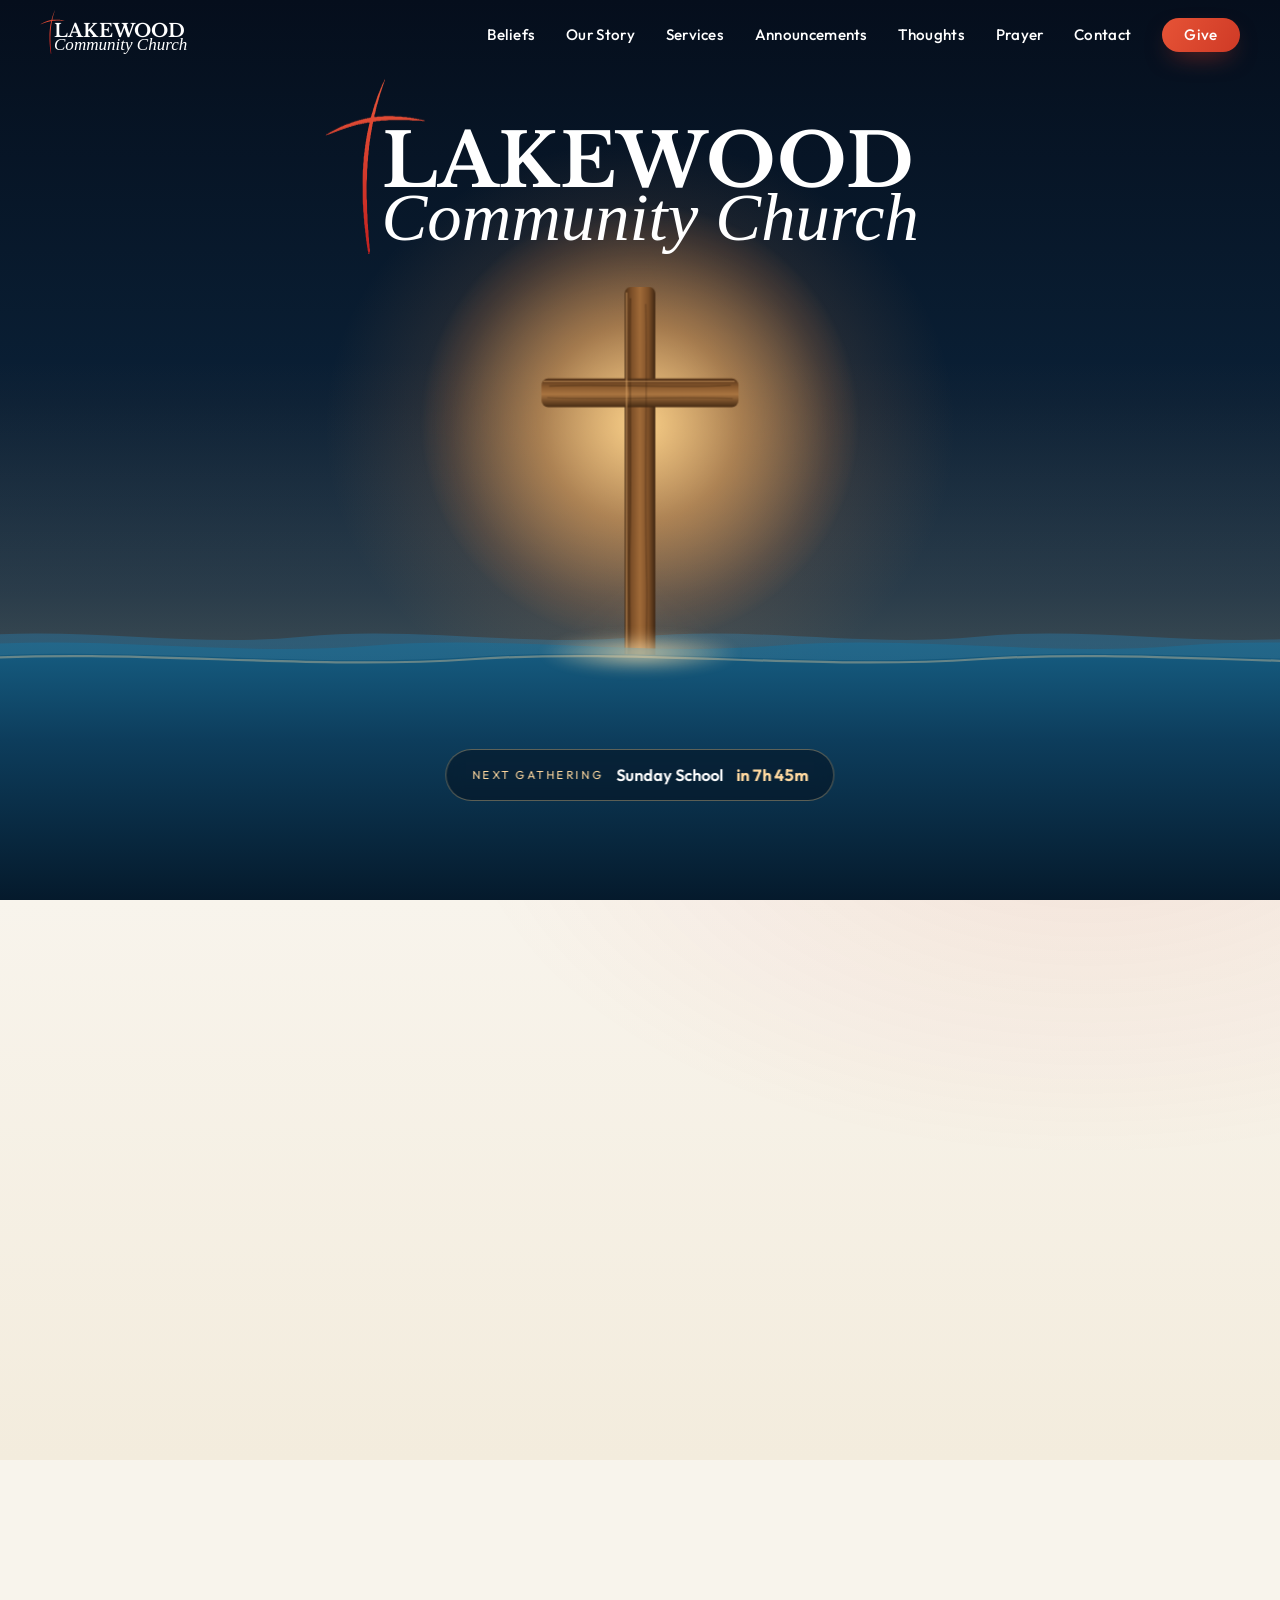
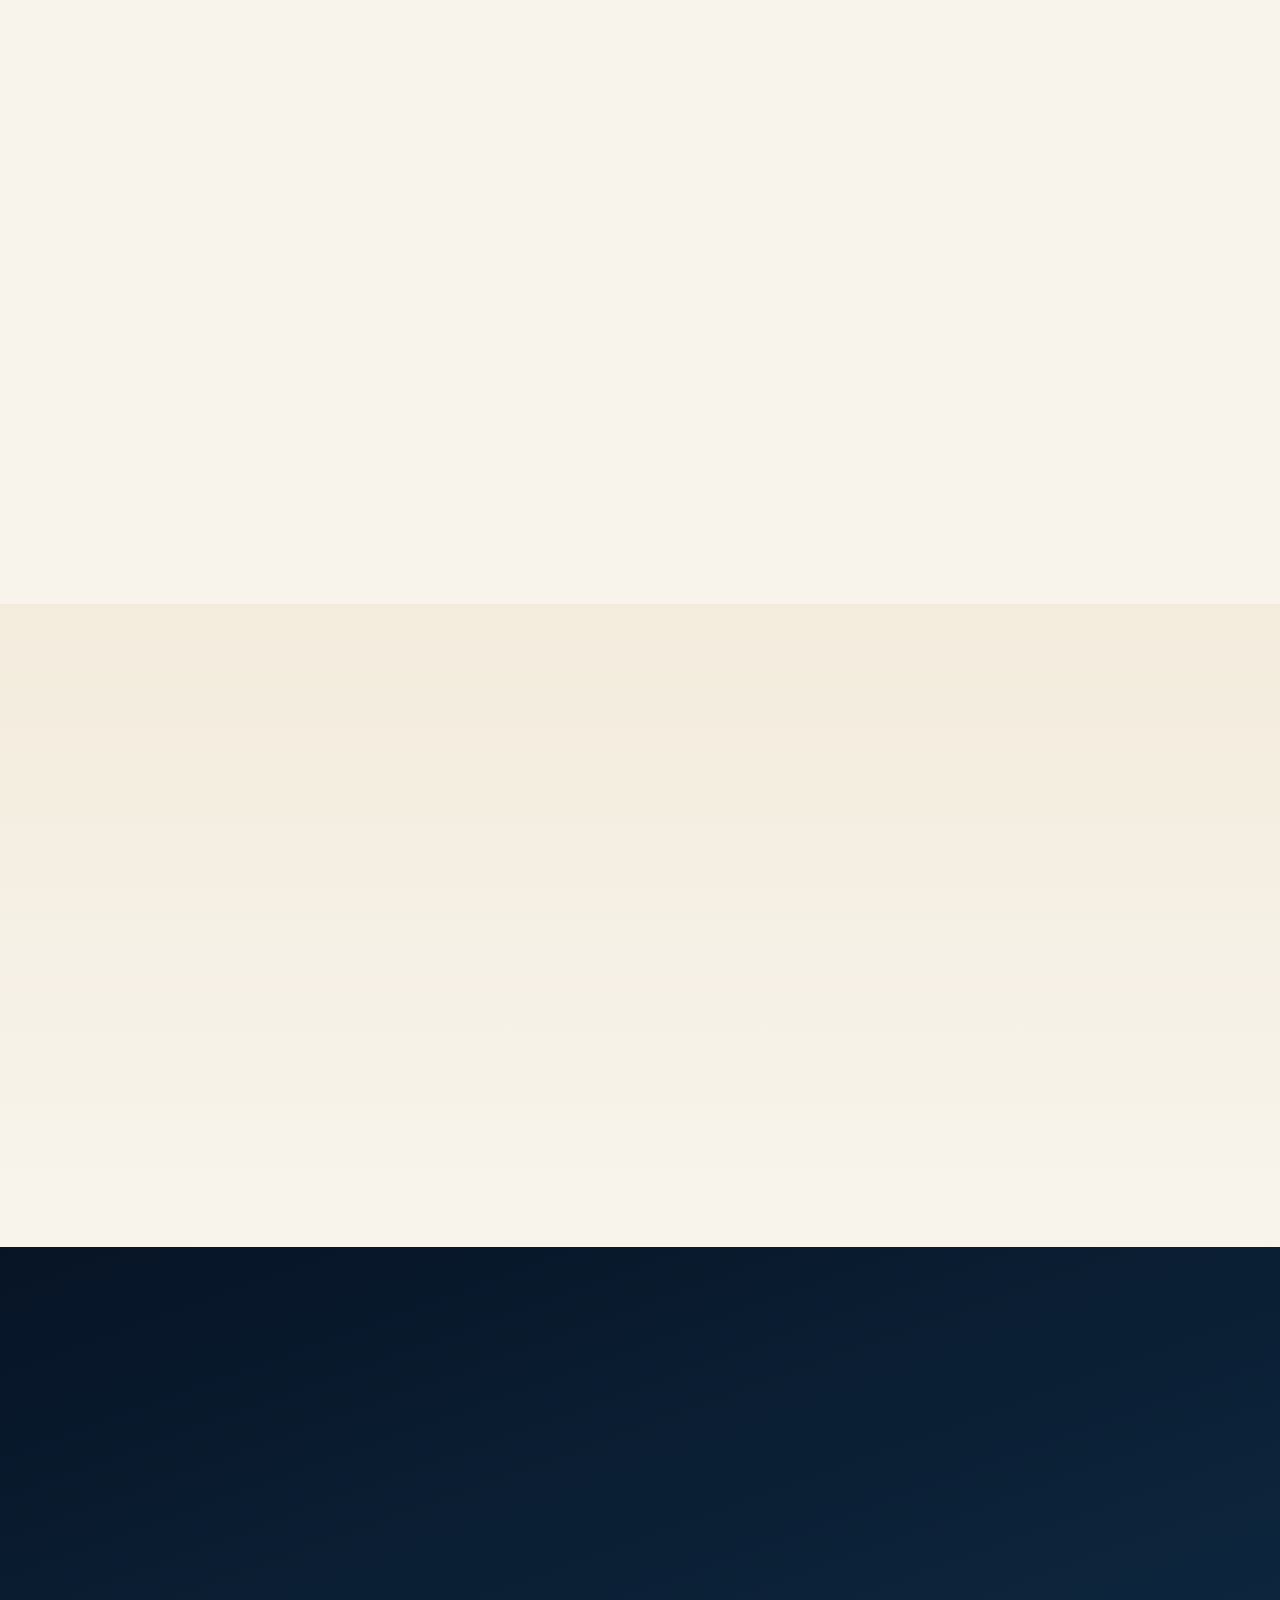
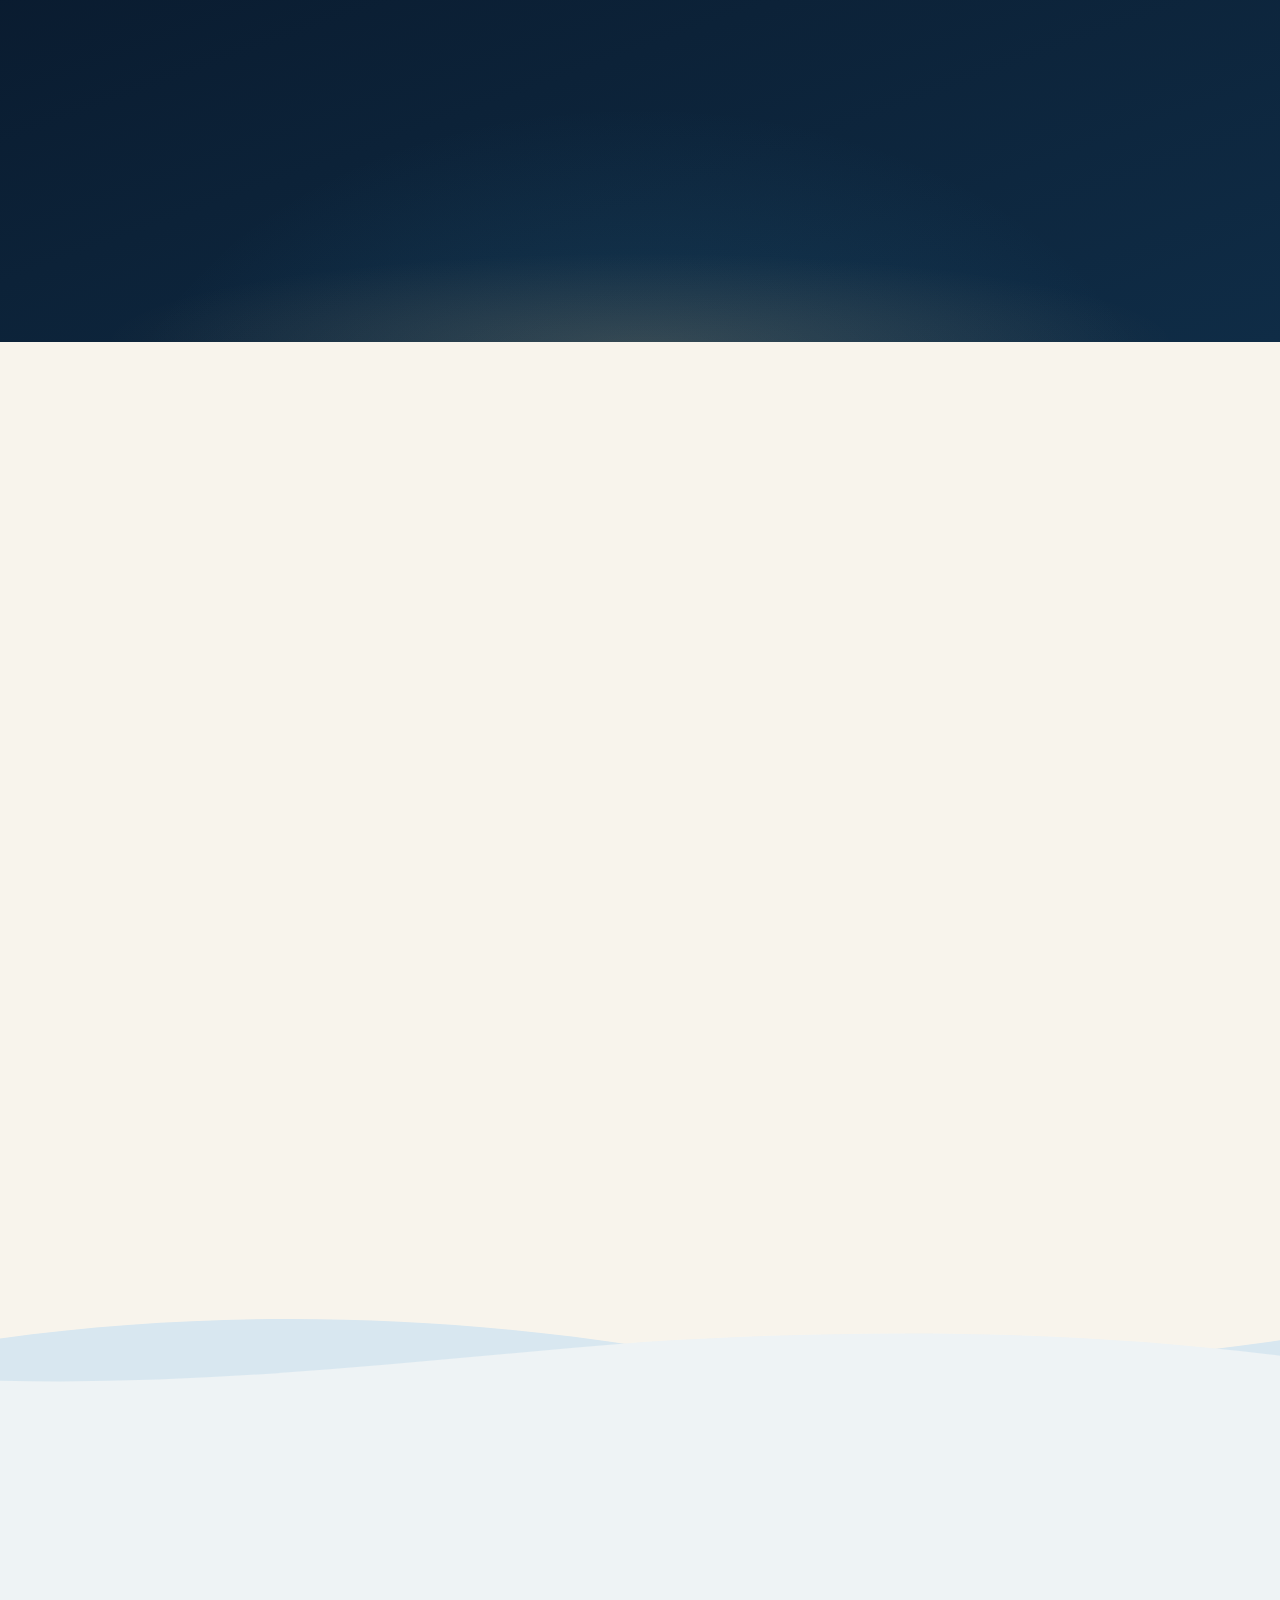
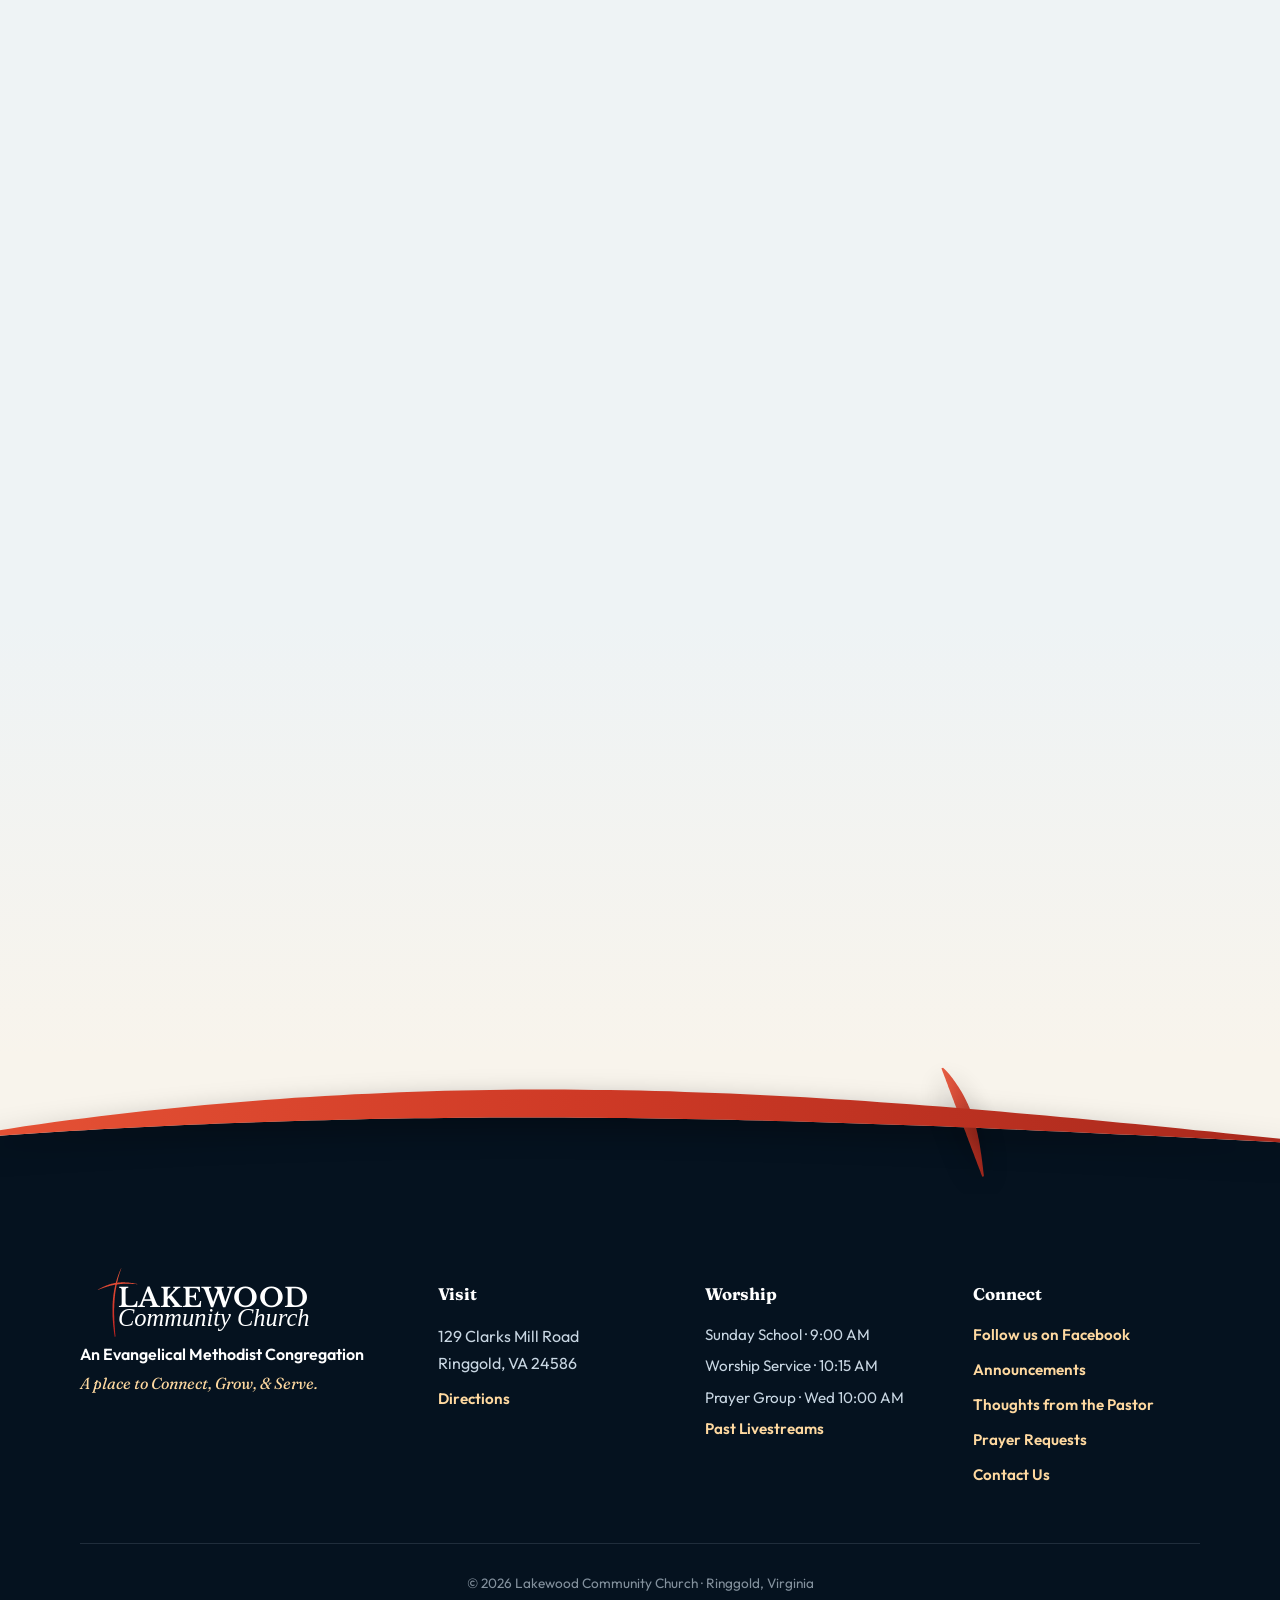
==== commit 74497323: "functioning crm via google sheets, announcments & thoughts pages with carousel photos" ====
--- a/index.html
+++ b/index.html
@@ -8,7 +8,8 @@
 <meta property="og:title" content="Lakewood Community Church — Where Faith Rises">
 <meta property="og:description" content="A place to CONNECT, GROW, & SERVE. Worship Sundays at 10:15 AM, 129 Clarks Mill Road, Ringgold, VA.">
 <meta property="og:type" content="website">
-<link rel="icon" type="image/png" href="assets/lakewood-logo.png">
+<link rel="icon" type="image/svg+xml" href="assets/logo-cross.svg">
+  <link rel="icon" type="image/png" href="assets/lakewood-logo.png">
 <link rel="preconnect" href="https://fonts.googleapis.com">
 <link rel="preconnect" href="https://fonts.gstatic.com" crossorigin>
 <link href="https://fonts.googleapis.com/css2?family=Fraunces:ital,opsz,wght@0,9..144,400;0,9..144,600;0,9..144,700;1,9..144,500;1,9..144,600&family=Outfit:wght@300;400;500;600;700&family=Libre+Baskerville:wght@700&family=Tinos:ital@1&display=swap" rel="stylesheet">
@@ -24,6 +25,8 @@
     <a href="beliefs.html">Beliefs</a>
     <a href="history.html">Our Story</a>
     <a href="services.html">Services</a>
+    <a href="announcements.html">Announcements</a>
+    <a href="thoughts.html">Thoughts</a>
     <a href="prayer.html">Prayer</a>
     <a href="contact.html">Contact</a>
     <a class="btn btn-donate" href="donate.html">Give</a>
@@ -383,6 +386,8 @@
     <div class="f-col">
       <h4>Connect</h4>
       <a class="text-link light" href="https://www.facebook.com/LakewoodCC1" target="_blank" rel="noopener">Follow us on Facebook</a>
+      <a class="text-link light" href="announcements.html">Announcements</a>
+      <a class="text-link light" href="thoughts.html">Thoughts from the Pastor</a>
       <a class="text-link light" href="prayer.html">Prayer Requests</a>
       <a class="text-link light" href="contact.html">Contact Us</a>
     </div>
--- a/css/style.css
+++ b/css/style.css
@@ -1617,3 +1617,103 @@
     padding: 0.45rem 1.1rem;
   }
 }
+
+/* ---- announcements & thoughts feeds ---- */
+
+.feed-grid {
+  display: grid;
+  grid-template-columns: repeat(auto-fill, minmax(300px, 1fr));
+  gap: 1.5rem;
+  margin-top: 2.6rem;
+}
+
+.post-card {
+  background: var(--cream-soft);
+  border-radius: var(--radius);
+  overflow: hidden;
+  box-shadow: 0 18px 44px -26px rgba(7, 20, 38, 0.35);
+  border-top: 4px solid var(--teal-bright);
+  display: flex;
+  flex-direction: column;
+  transition: transform 0.4s cubic-bezier(0.16, 1, 0.3, 1), box-shadow 0.4s ease;
+}
+
+.post-card:hover { transform: translateY(-6px); box-shadow: var(--shadow-lg); }
+
+.post-media { position: relative; aspect-ratio: 16 / 10; background: #eae3d3; flex: 0 0 auto; overflow: hidden; }
+.post-media > img { width: 100%; height: 100%; object-fit: cover; display: block; transition: transform 0.7s cubic-bezier(0.16, 1, 0.3, 1); }
+.post-card:hover .post-media > img { transform: scale(1.06); }
+
+.carousel { position: absolute; inset: 0; display: flex; overflow-x: auto; scroll-snap-type: x mandatory; scrollbar-width: none; }
+.carousel::-webkit-scrollbar { display: none; }
+.carousel img { flex: 0 0 100%; width: 100%; height: 100%; scroll-snap-align: start; object-fit: cover; }
+
+.car-btn {
+  position: absolute;
+  top: 50%;
+  transform: translateY(-50%);
+  z-index: 2;
+  width: 38px;
+  height: 38px;
+  border-radius: 50%;
+  border: 0;
+  background: rgba(5, 18, 31, 0.55);
+  color: #fff;
+  display: grid;
+  place-items: center;
+  cursor: pointer;
+  opacity: 0;
+  pointer-events: none;
+  transition: opacity 0.3s ease, background 0.3s ease;
+}
+
+.car-btn:hover { background: rgba(5, 18, 31, 0.8); }
+.car-btn.prev { left: 10px; }
+.car-btn.next { right: 10px; }
+
+@media (hover: hover) {
+  .post-card:hover .car-btn,
+  .thought-entry:hover .car-btn,
+  .car-btn:focus-visible { opacity: 1; pointer-events: auto; }
+}
+
+.post-card.show-arrows .car-btn,
+.thought-entry.show-arrows .car-btn { opacity: 1; pointer-events: auto; }
+
+.post-body { padding: 1.4rem 1.5rem 1.6rem; display: flex; flex-direction: column; gap: 0.45rem; flex: 1; }
+.post-date { font-size: 0.76rem; letter-spacing: 0.14em; text-transform: uppercase; color: var(--flame); font-weight: 600; margin: 0; }
+.post-body h3 { font-family: var(--font-display); font-size: 1.35rem; font-weight: 600; margin: 0; color: var(--ink); }
+p.post-sub { font-family: var(--font-display); font-style: italic; font-size: 1.05rem; color: var(--flame); margin: 0; }
+.post-body p { color: var(--ink-soft); font-size: 0.97rem; margin: 0; white-space: pre-line; }
+
+.feed-empty {
+  grid-column: 1 / -1;
+  text-align: center;
+  padding: 3.5rem 2rem;
+  background: var(--cream-soft);
+  border-radius: var(--radius);
+  box-shadow: 0 14px 36px -24px rgba(7, 20, 38, 0.4);
+  color: var(--ink-soft);
+}
+
+.feed-empty svg { opacity: 0.5; margin-bottom: 0.8rem; }
+.feed-empty p { margin: 0; }
+
+.thought-entry {
+  background: var(--cream-soft);
+  border-radius: var(--radius);
+  overflow: hidden;
+  box-shadow: 0 18px 44px -26px rgba(7, 20, 38, 0.35);
+  margin-top: 2.2rem;
+}
+
+.thought-entry .post-media { aspect-ratio: 16 / 8; }
+
+.thought-body { padding: clamp(1.6rem, 4vw, 2.4rem); }
+.thought-body h3 { font-family: var(--font-display); font-weight: 600; font-size: clamp(1.5rem, 3vw, 2rem); margin: 0.4rem 0 0.9rem; color: var(--ink); }
+.thought-body .post-date { margin-bottom: 0.4rem; }
+.thought-body p { color: var(--ink-soft); margin: 0 0 0.85rem; white-space: pre-line; }
+.thought-body p:last-child { margin-bottom: 0; }
+.thought-body .post-sub { font-size: 1.1rem; margin: 0 0 0.7rem; }
+.post-body p.post-sub,
+.thought-body p.post-sub { color: var(--flame); }
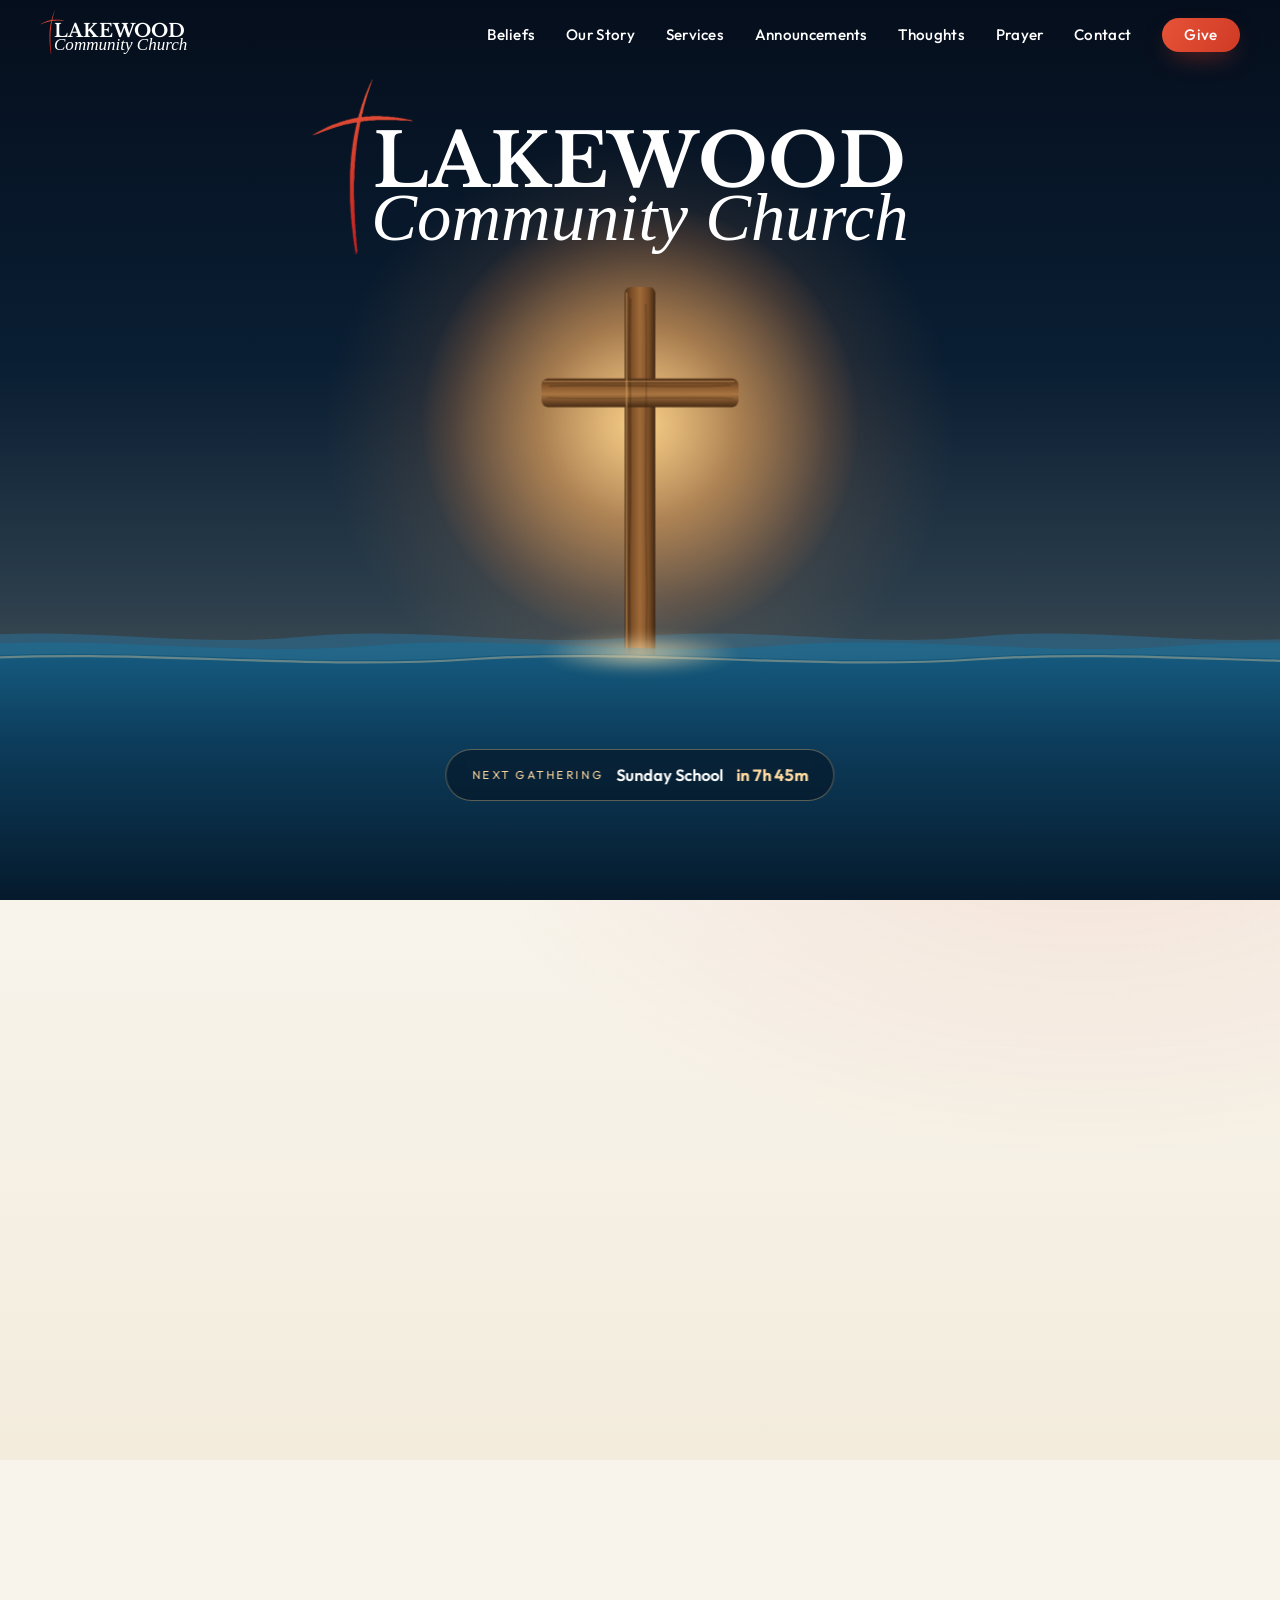
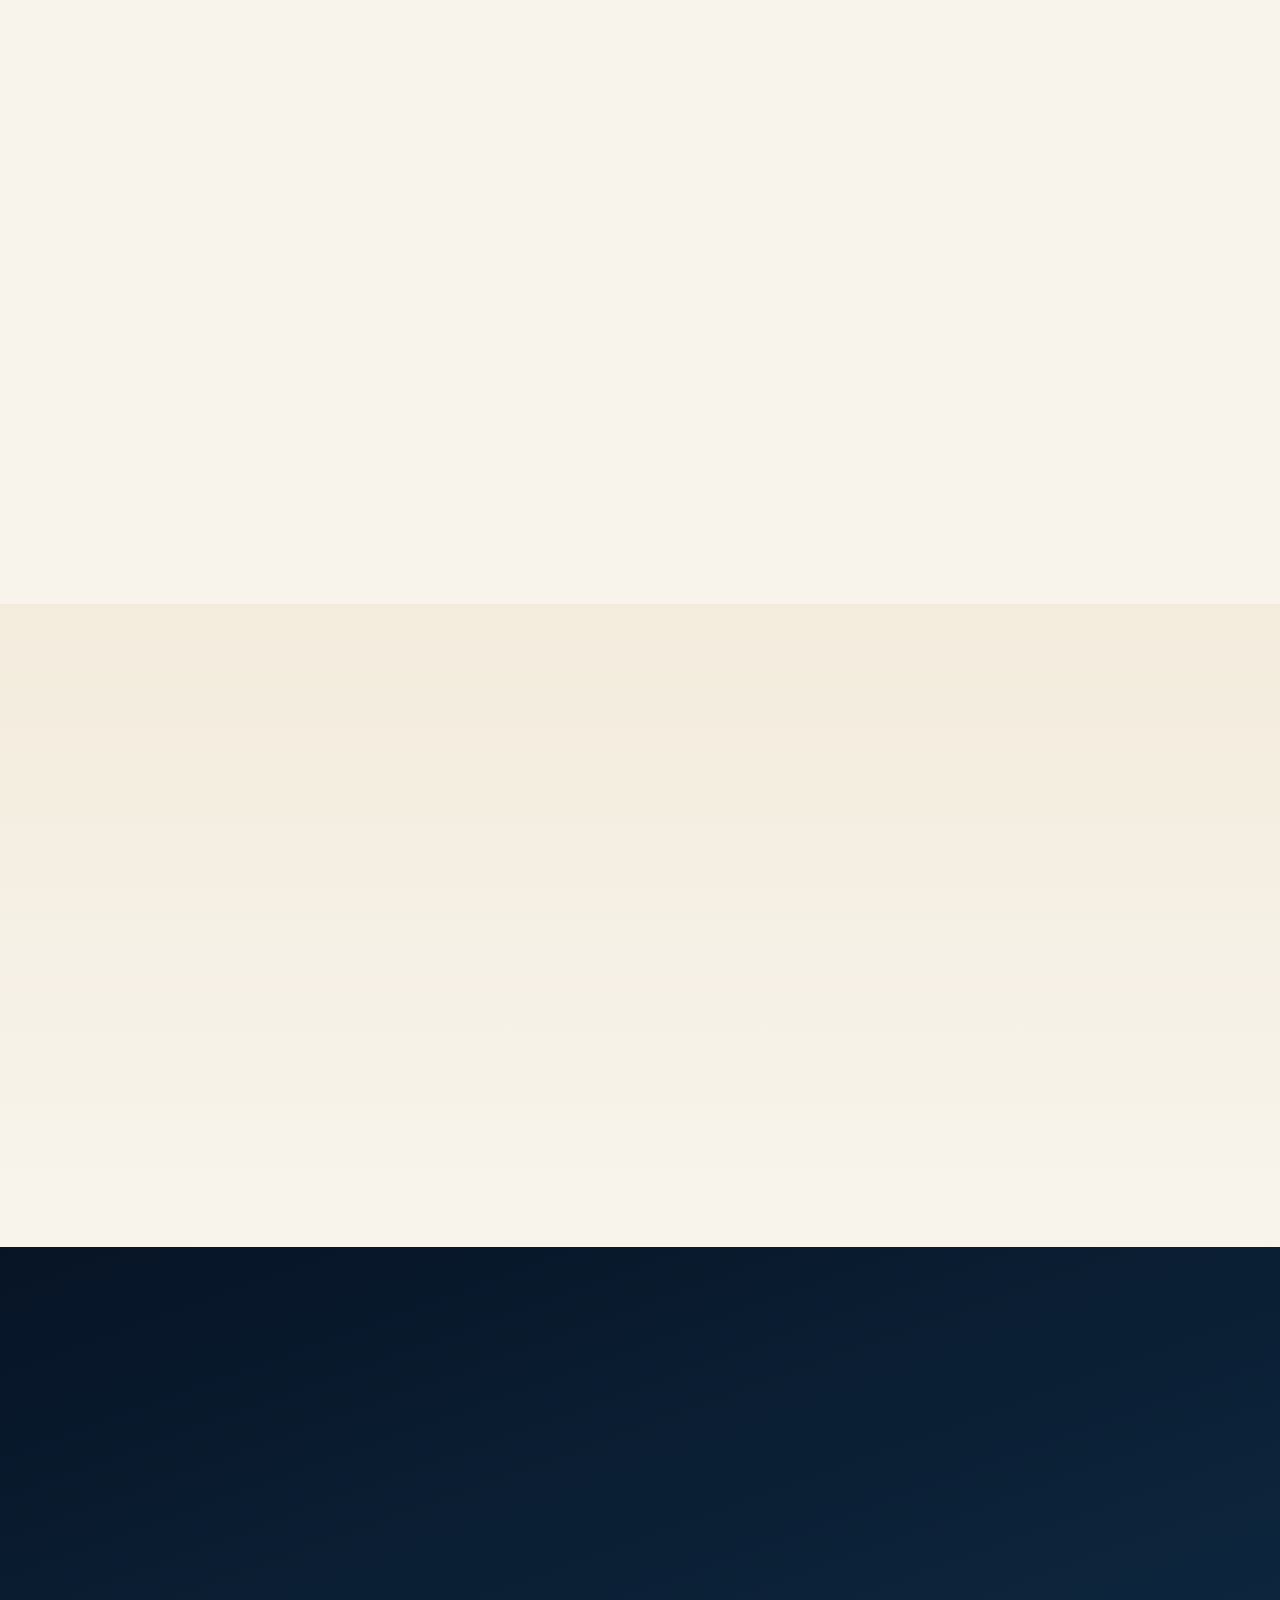
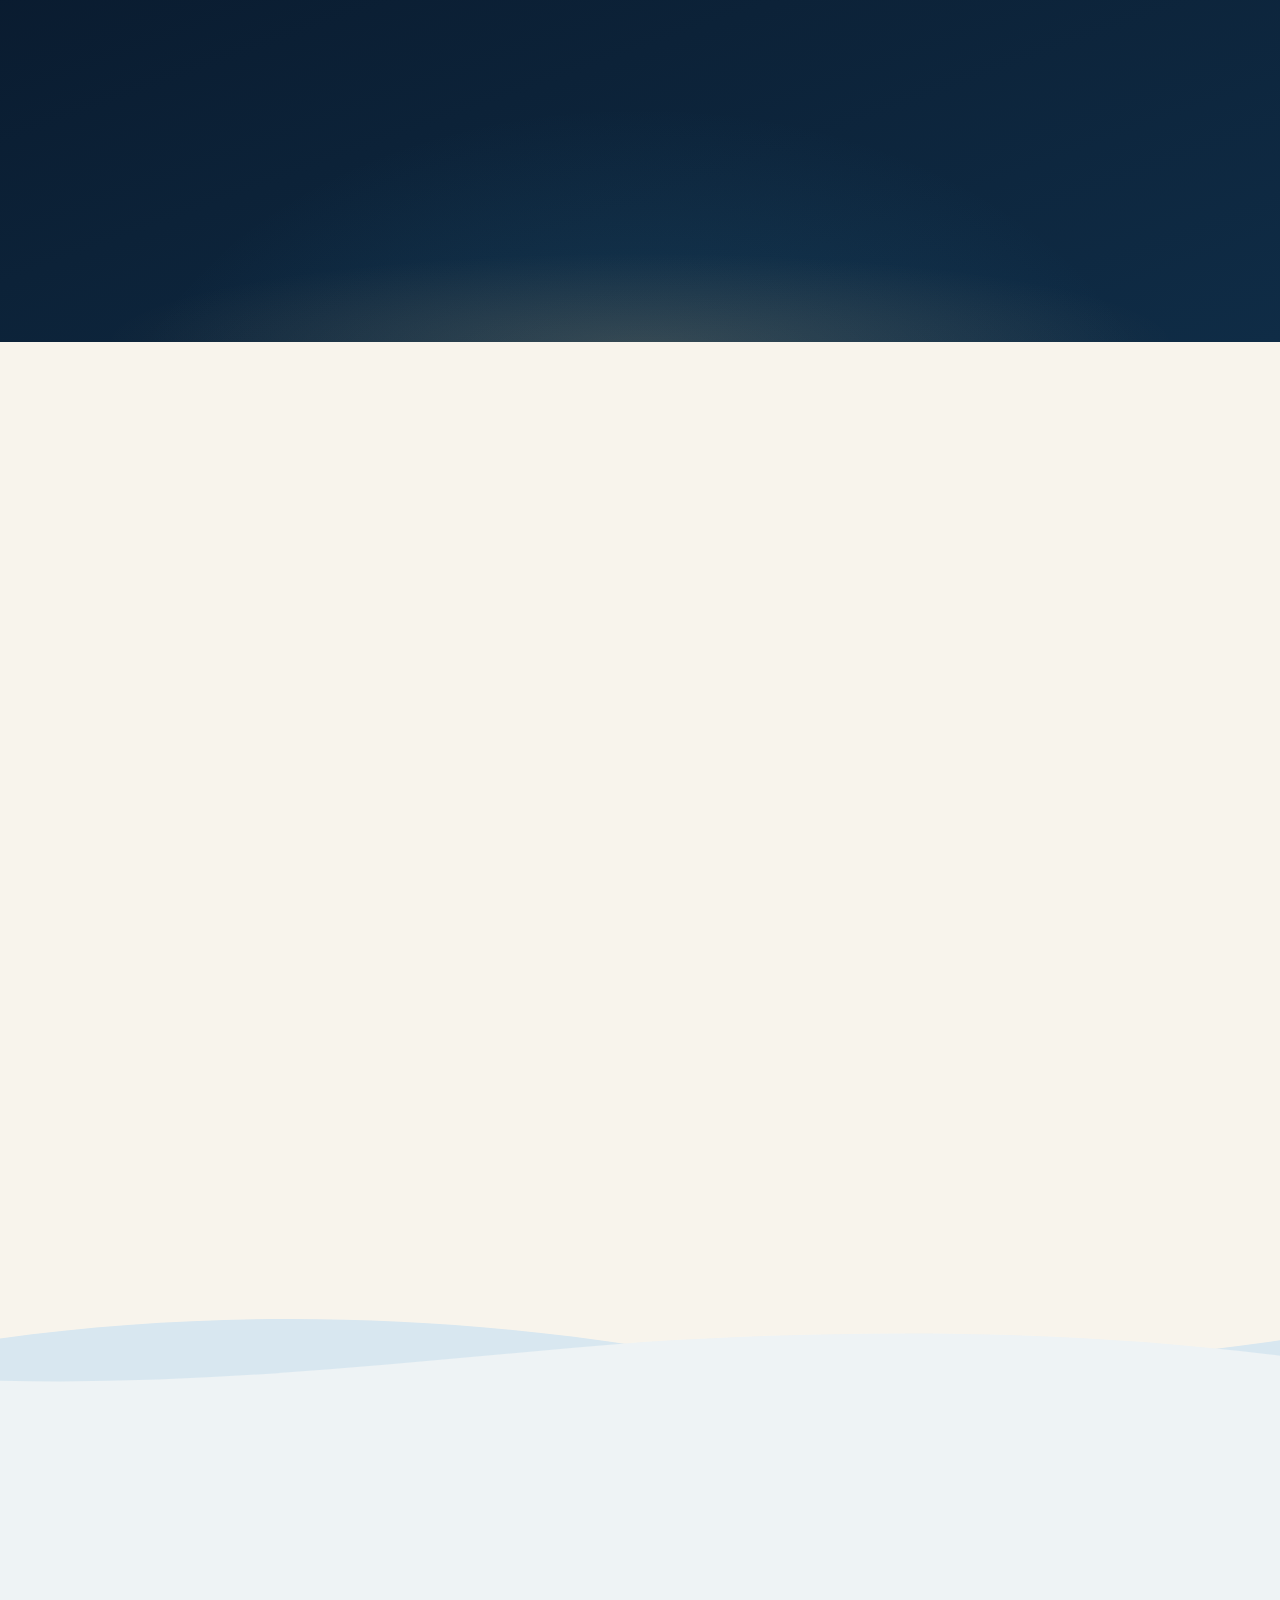
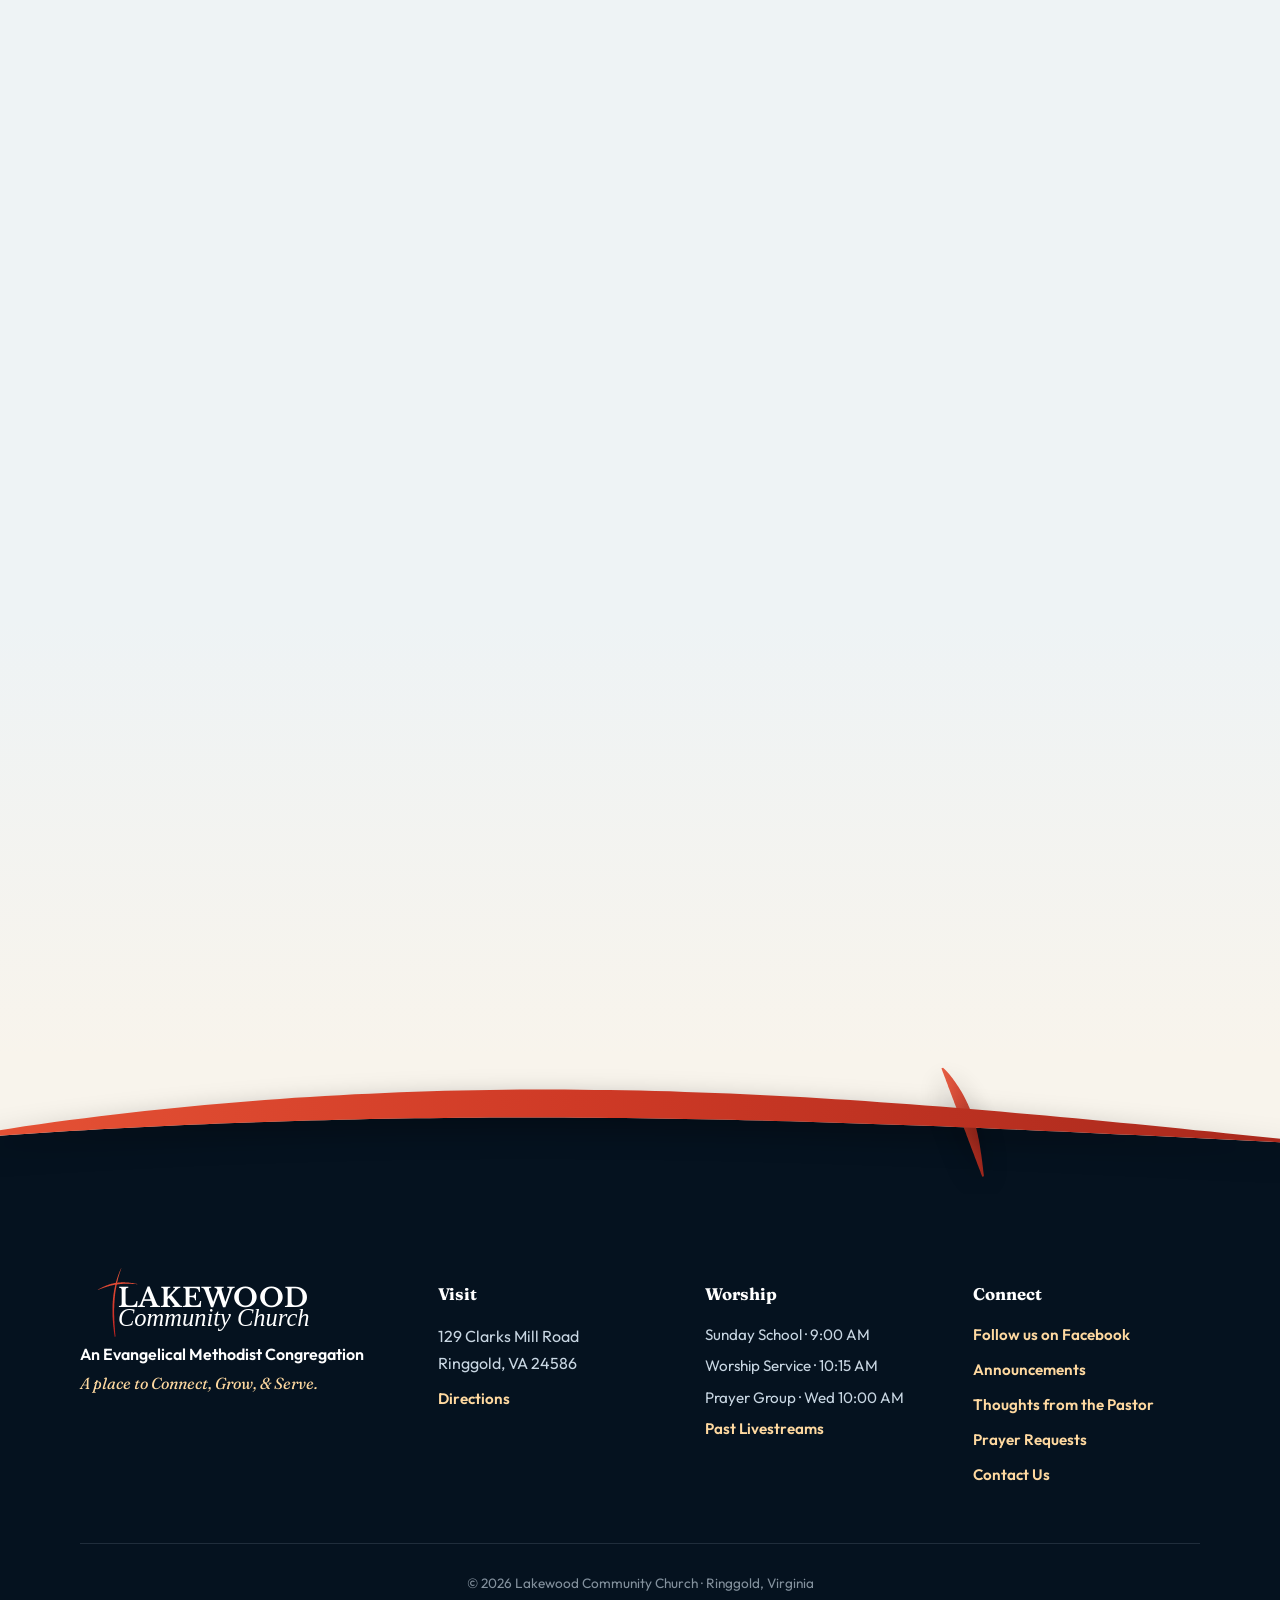
==== commit d36577ed: "fixed logo drift on wider screens" ====
--- a/index.html
+++ b/index.html
@@ -8,7 +8,7 @@
 <meta property="og:title" content="Lakewood Community Church — Where Faith Rises">
 <meta property="og:description" content="A place to CONNECT, GROW, & SERVE. Worship Sundays at 10:15 AM, 129 Clarks Mill Road, Ringgold, VA.">
 <meta property="og:type" content="website">
-<link rel="icon" type="image/svg+xml" href="assets/logo-cross.svg">
+<link rel="icon" type="image/svg+xml" href="assets/favicon.svg">
   <link rel="icon" type="image/png" href="assets/lakewood-logo.png">
 <link rel="preconnect" href="https://fonts.googleapis.com">
 <link rel="preconnect" href="https://fonts.gstatic.com" crossorigin>
--- a/css/style.css
+++ b/css/style.css
@@ -96,7 +96,7 @@
 
 .logo-lockup .l1 {
   display: block;
-  font-family: "Libre Baskerville", Georgia, serif;
+  font-family: "Libre Baskerville", serif;
   font-weight: 700;
   font-size: 11.45cqw;
   line-height: 1;
@@ -106,7 +106,7 @@
 
 .logo-lockup .l2 {
   display: block;
-  font-family: "Times New Roman", Tinos, Georgia, serif;
+  font-family: Tinos, "Times New Roman", serif;
   font-style: italic;
   font-weight: 400;
   font-size: 10.65cqw;
@@ -532,12 +532,13 @@
 
 .hero-logo {
   position: absolute;
-  left: 55%;
+  left: 50%;
   top: 20%;
   transform: translate(-50%, -50%) scale(0.75);
   width: max(380px, min(72vw, 860px));
   z-index: 7;
   color: #fff;
+  text-align: center;
   pointer-events: none;
 }
 
@@ -548,6 +549,8 @@
   transform: translateY(14px);
   transition: opacity 0.65s ease, transform 0.65s cubic-bezier(0.16, 1, 0.3, 1);
 }
+
+.hero-logo .cross { left: -1%; }
 
 .stage.lg1 .hero-logo .cross { opacity: 1; transform: translateY(0); }
 .stage.lg2 .hero-logo .l1 { opacity: 1; transform: translateY(0); }
@@ -1151,7 +1154,10 @@
   .footer-grid { grid-template-columns: 1fr 1fr; }
 }
 
-@media (max-width: 860px) {
+.nav.no-anim,
+.nav.no-anim .nav-links { transition: none !important; }
+
+@media (max-width: 1080px) {
   .nav-toggle { display: flex; }
 
   .nav-brand,
